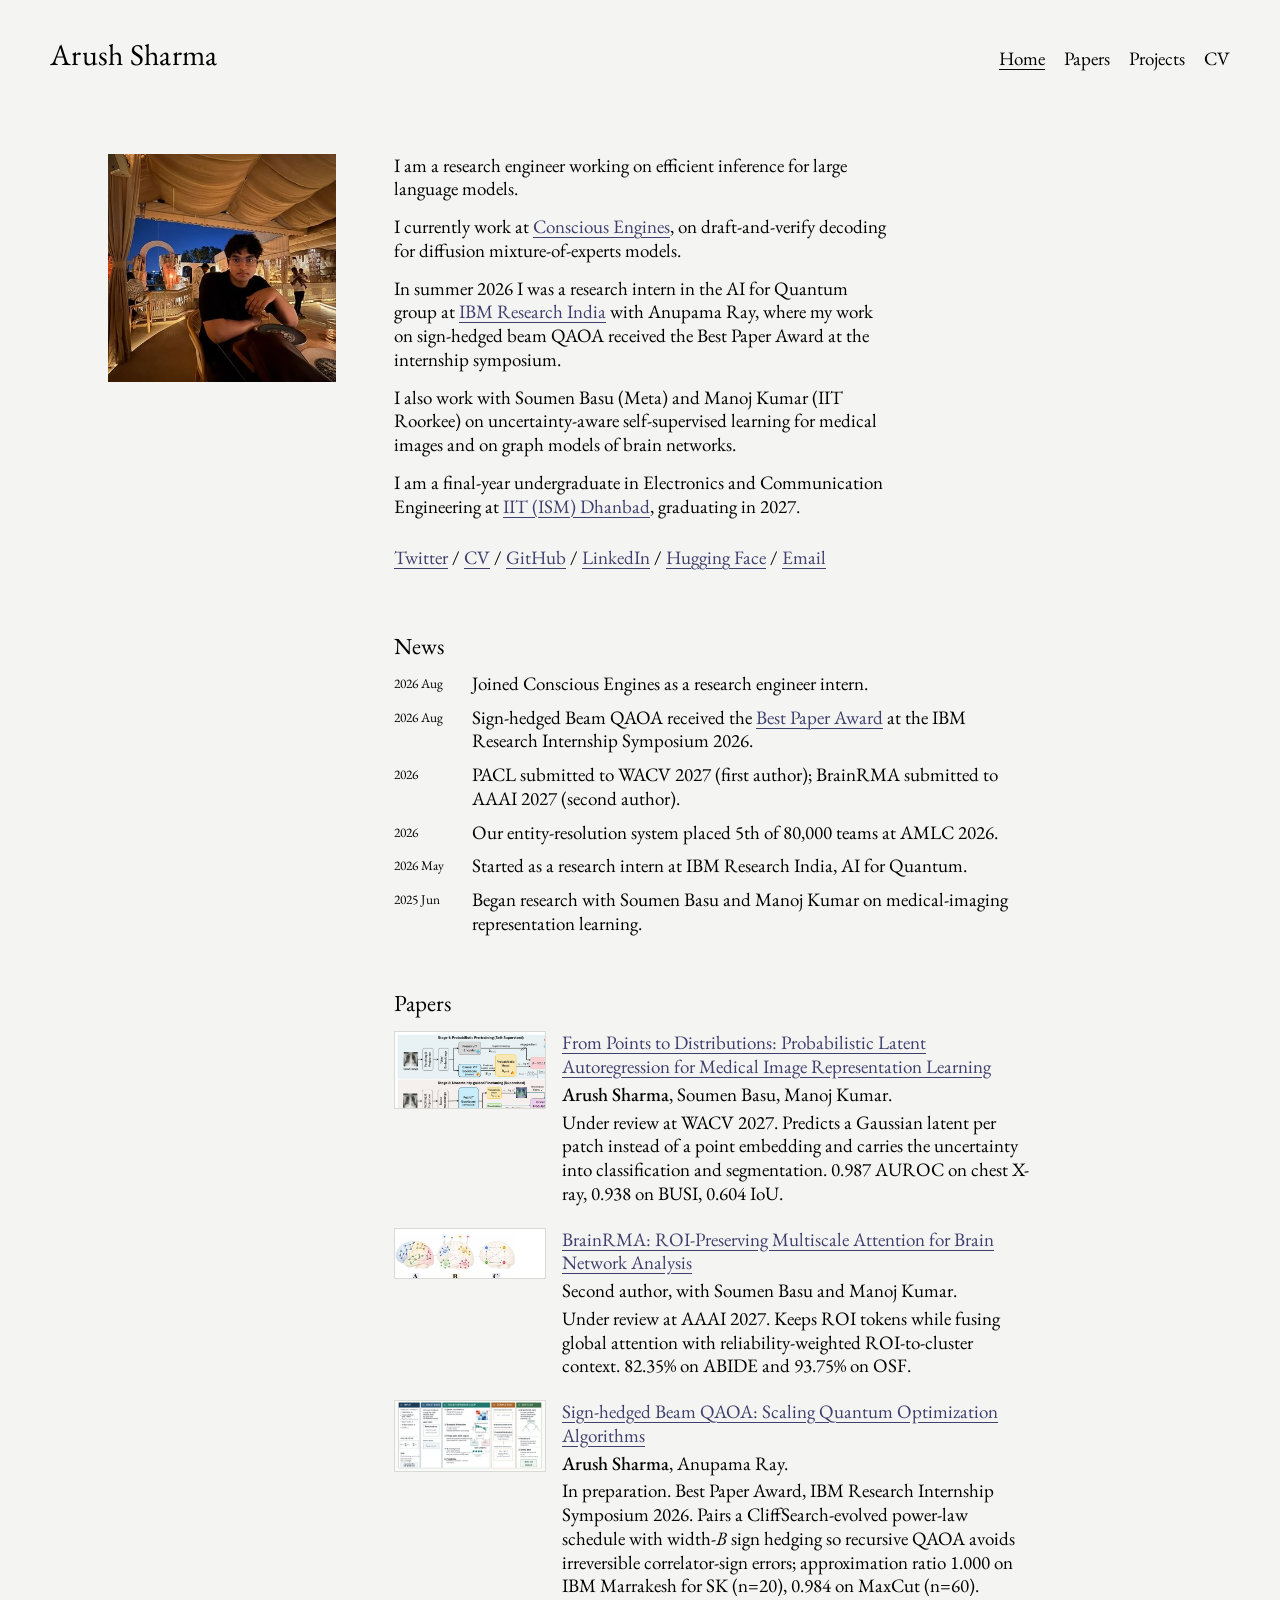
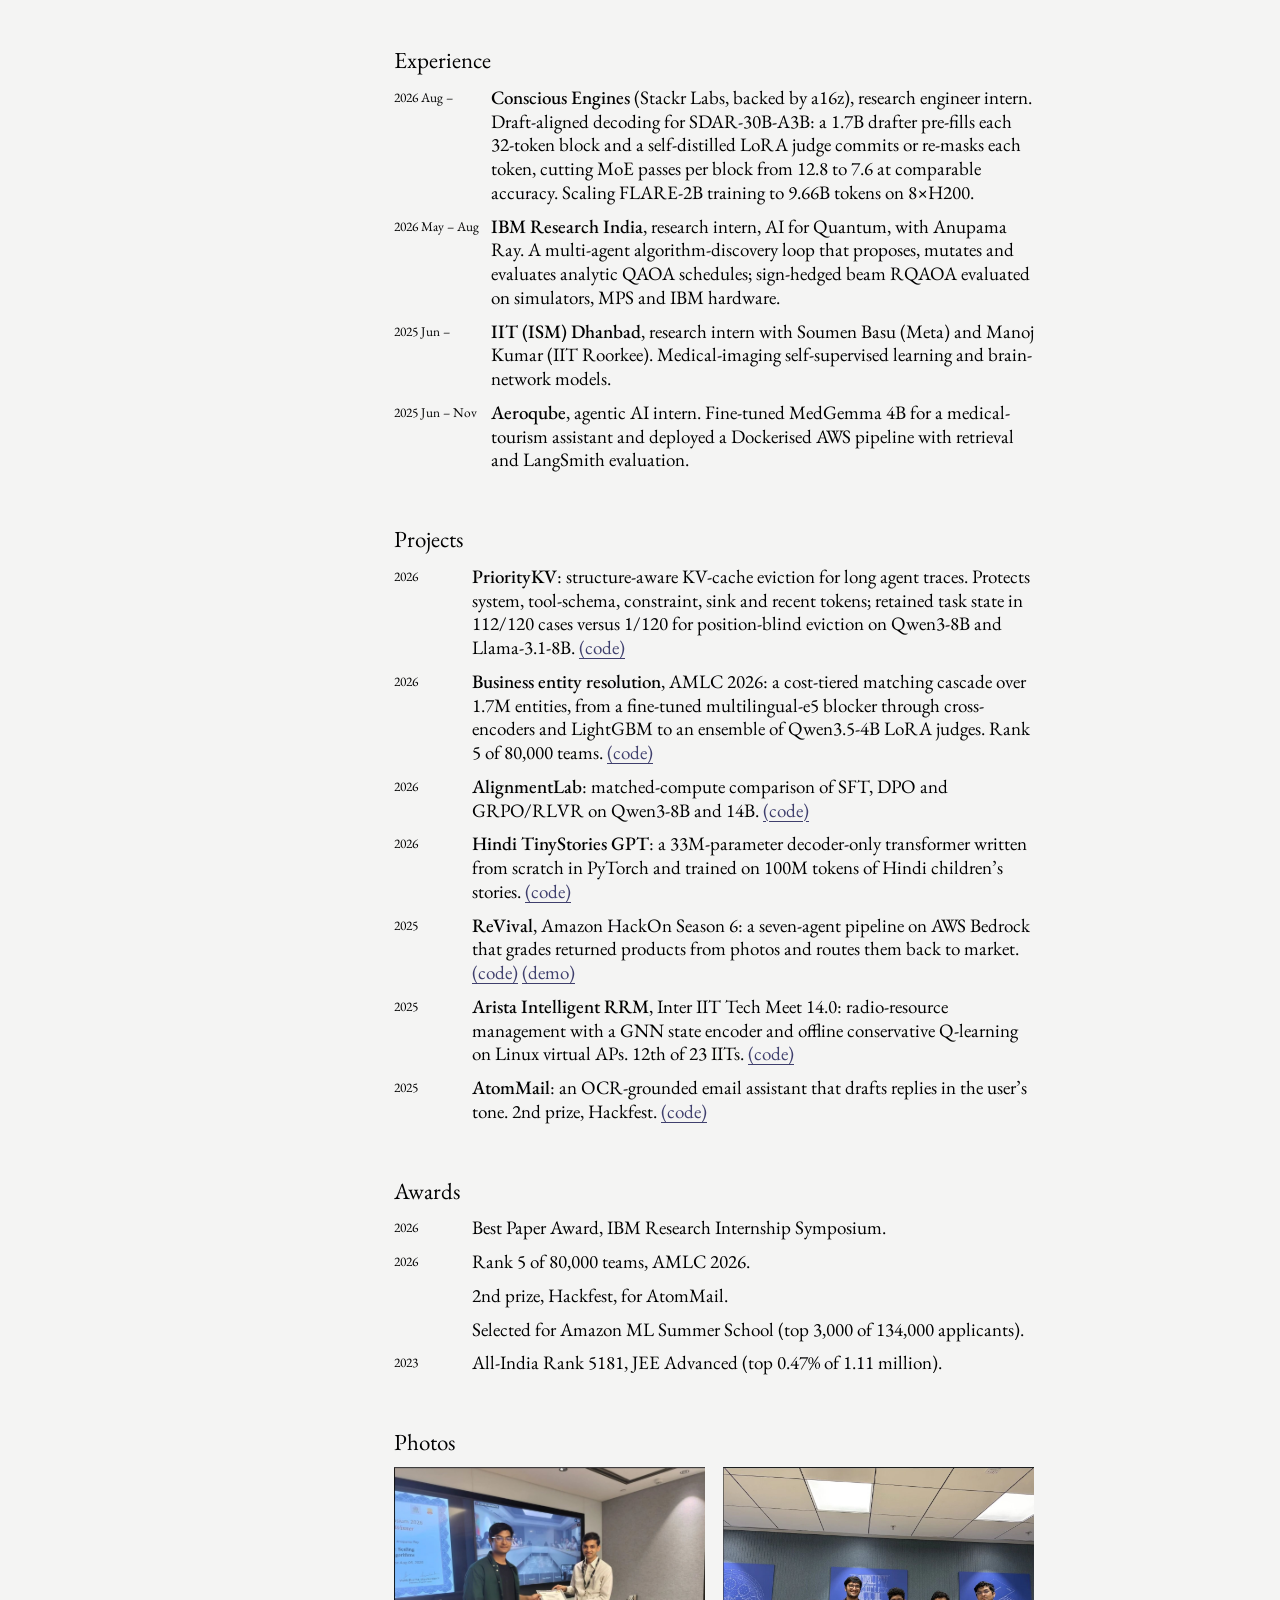
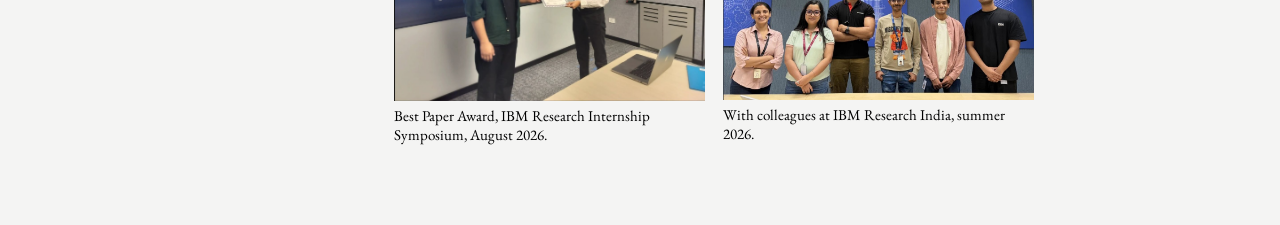
==== index.html @ 11c5b841 "Rebuild as a plain academic homepage Garamond type on an off-white page, photo beside a short bio, d" ====
<!doctype html>
<html lang="en">
<head>
  <meta charset="utf-8">
  <meta name="viewport" content="width=device-width, initial-scale=1">
  <title>Arush Sharma</title>
  <meta name="description" content="Arush Sharma is a research engineer working on efficient inference for large language models. ECE at IIT (ISM) Dhanbad; previously IBM Research.">
  <meta name="author" content="Arush Sharma">
  <link rel="canonical" href="https://arushhh.com/">
  <meta property="og:type" content="website">
  <meta property="og:url" content="https://arushhh.com/">
  <meta property="og:title" content="Arush Sharma">
  <meta property="og:description" content="Research engineer working on efficient inference for large language models.">
  <meta property="og:image" content="https://arushhh.com/assets/profile.jpg">
  <meta name="twitter:card" content="summary">
  <meta name="twitter:creator" content="@Arushhh_Sharma">
  <link rel="icon" href="favicon.svg" type="image/svg+xml">
  <link rel="preconnect" href="https://fonts.googleapis.com">
  <link rel="preconnect" href="https://fonts.gstatic.com" crossorigin>
  <link href="https://fonts.googleapis.com/css2?family=EB+Garamond:ital,wght@0,400;0,500;1,400&display=swap" rel="stylesheet">
  <link rel="stylesheet" href="style.css">
  <script type="application/ld+json">
  {
    "@context": "https://schema.org",
    "@type": "Person",
    "name": "Arush Sharma",
    "url": "https://arushhh.com/",
    "image": "https://arushhh.com/assets/profile.jpg",
    "email": "mailto:arushsharma536@gmail.com",
    "jobTitle": "Research Engineer Intern",
    "worksFor": { "@type": "Organization", "name": "Conscious Engines" },
    "alumniOf": { "@type": "CollegeOrUniversity", "name": "IIT (ISM) Dhanbad" },
    "sameAs": [
      "https://github.com/Arush777",
      "https://www.linkedin.com/in/arush-sharma-44a796288",
      "https://x.com/Arushhh_Sharma",
      "https://huggingface.co/Arushhh"
    ]
  }
  </script>
</head>
<body>
  <header class="site-header">
    <a class="site-title" href="/">Arush Sharma</a>
    <nav class="site-nav">
      <a href="/" class="current">Home</a>
      <a href="#papers">Papers</a>
      <a href="#projects">Projects</a>
      <a href="assets/Arush_Sharma_CV.pdf">CV</a>
    </nav>
  </header>

  <main>
    <section class="intro">
      <img class="portrait" src="assets/profile.jpg" alt="Arush Sharma" width="400" height="400">
      <div class="bio">
        <p>I am a research engineer working on efficient inference for large language models.</p>
        <p>I currently work at <a href="https://consciousengines.com">Conscious Engines</a>, on draft-and-verify decoding for diffusion mixture-of-experts models.</p>
        <p>In summer 2026 I was a research intern in the AI for Quantum group at <a href="https://research.ibm.com/labs/india">IBM Research India</a> with Anupama Ray, where my work on sign-hedged beam QAOA received the Best Paper Award at the internship symposium.</p>
        <p>I also work with Soumen Basu (Meta) and Manoj Kumar (IIT Roorkee) on uncertainty-aware self-supervised learning for medical images and on graph models of brain networks.</p>
        <p>I am a final-year undergraduate in Electronics and Communication Engineering at <a href="https://www.iitism.ac.in/">IIT (ISM) Dhanbad</a>, graduating in 2027.</p>
        <p class="links"><a href="https://x.com/Arushhh_Sharma">Twitter</a> / <a href="assets/Arush_Sharma_CV.pdf">CV</a> / <a href="https://github.com/Arush777">GitHub</a> / <a href="https://www.linkedin.com/in/arush-sharma-44a796288">LinkedIn</a> / <a href="https://huggingface.co/Arushhh">Hugging Face</a> / <a href="mailto:arushsharma536@gmail.com">Email</a></p>
      </div>
    </section>

    <section id="news">
      <h2>News</h2>
      <table class="dated">
        <tr><td>2026 Aug</td><td>Joined Conscious Engines as a research engineer intern.</td></tr>
        <tr><td>2026 Aug</td><td>Sign-hedged Beam QAOA received the <a href="https://drive.google.com/file/d/15yhpFwvL0qB0wnj7pgVaByBuWMnDqI-u/view">Best Paper Award</a> at the IBM Research Internship Symposium 2026.</td></tr>
        <tr><td>2026</td><td>PACL submitted to WACV 2027 (first author); BrainRMA submitted to AAAI 2027 (second author).</td></tr>
        <tr><td>2026</td><td>Our entity-resolution system placed 5th of 80,000 teams at AMLC 2026.</td></tr>
        <tr><td>2026 May</td><td>Started as a research intern at IBM Research India, AI for Quantum.</td></tr>
        <tr><td>2025 Jun</td><td>Began research with Soumen Basu and Manoj Kumar on medical-imaging representation learning.</td></tr>
      </table>
    </section>

    <section id="papers">
      <h2>Papers</h2>
      <div class="paper">
        <a class="thumb" href="https://drive.google.com/file/d/1jNedlV9ppGXWFA6LxkRDaOdzEUBZ3yLQ/view"><img src="assets/fig-pacl.jpg" alt="Overview of PACL: probabilistic pre-training and uncertainty-guided fine-tuning" width="560" height="282" loading="lazy"></a>
        <div>
          <a class="title" href="https://drive.google.com/file/d/1jNedlV9ppGXWFA6LxkRDaOdzEUBZ3yLQ/view">From Points to Distributions: Probabilistic Latent Autoregression for Medical Image Representation Learning</a>
          <p><b>Arush Sharma</b>, Soumen Basu, Manoj Kumar.</p>
          <p>Under review at WACV 2027. Predicts a Gaussian latent per patch instead of a point embedding and carries the uncertainty into classification and segmentation. 0.987 AUROC on chest X-ray, 0.938 on BUSI, 0.604 IoU.</p>
        </div>
      </div>
      <div class="paper">
        <a class="thumb" href="https://drive.google.com/file/d/1lcJsUY2lFRIX_n2xGATo4vR3LO4hkE2X/view"><img src="assets/fig-brainrma.jpg" alt="Multiscale communication in BrainRMA" width="560" height="186" loading="lazy"></a>
        <div>
          <a class="title" href="https://drive.google.com/file/d/1lcJsUY2lFRIX_n2xGATo4vR3LO4hkE2X/view">BrainRMA: ROI-Preserving Multiscale Attention for Brain Network Analysis</a>
          <p>Second author, with Soumen Basu and Manoj Kumar.</p>
          <p>Under review at AAAI 2027. Keeps ROI tokens while fusing global attention with reliability-weighted ROI-to-cluster context. 82.35% on ABIDE and 93.75% on OSF.</p>
        </div>
      </div>
      <div class="paper">
        <a class="thumb" href="https://drive.google.com/file/d/15yhpFwvL0qB0wnj7pgVaByBuWMnDqI-u/view"><img src="assets/fig-qaoa.jpg" alt="Sign-hedged beam RQAOA method overview" width="900" height="422" loading="lazy"></a>
        <div>
          <span class="title">Sign-hedged Beam QAOA: Scaling Quantum Optimization Algorithms</span>
          <p><b>Arush Sharma</b>, Anupama Ray.</p>
          <p>In preparation. Best Paper Award, IBM Research Internship Symposium 2026. Pairs a CliffSearch-evolved power-law schedule with width-<i>B</i> sign hedging so recursive QAOA avoids irreversible correlator-sign errors; approximation ratio 1.000 on IBM Marrakesh for SK (n=20), 0.984 on MaxCut (n=60).</p>
        </div>
      </div>
    </section>

    <section id="experience">
      <h2>Experience</h2>
      <table class="dated">
        <tr><td>2026 Aug –</td><td><b>Conscious Engines</b> (Stackr Labs, backed by a16z), research engineer intern. Draft-aligned decoding for SDAR-30B-A3B: a 1.7B drafter pre-fills each 32-token block and a self-distilled LoRA judge commits or re-masks each token, cutting MoE passes per block from 12.8 to 7.6 at comparable accuracy. Scaling FLARE-2B training to 9.66B tokens on 8×H200.</td></tr>
        <tr><td>2026 May – Aug</td><td><b>IBM Research India</b>, research intern, AI for Quantum, with Anupama Ray. A multi-agent algorithm-discovery loop that proposes, mutates and evaluates analytic QAOA schedules; sign-hedged beam RQAOA evaluated on simulators, MPS and IBM hardware.</td></tr>
        <tr><td>2025 Jun –</td><td><b>IIT (ISM) Dhanbad</b>, research intern with Soumen Basu (Meta) and Manoj Kumar (IIT Roorkee). Medical-imaging self-supervised learning and brain-network models.</td></tr>
        <tr><td>2025 Jun – Nov</td><td><b>Aeroqube</b>, agentic AI intern. Fine-tuned MedGemma 4B for a medical-tourism assistant and deployed a Dockerised AWS pipeline with retrieval and LangSmith evaluation.</td></tr>
      </table>
    </section>

    <section id="projects">
      <h2>Projects</h2>
      <table class="dated">
        <tr><td>2026</td><td><b>PriorityKV</b>: structure-aware KV-cache eviction for long agent traces. Protects system, tool-schema, constraint, sink and recent tokens; retained task state in 112/120 cases versus 1/120 for position-blind eviction on Qwen3-8B and Llama-3.1-8B. <a href="https://github.com/Arush777/Priority_KV">(code)</a></td></tr>
        <tr><td>2026</td><td><b>Business entity resolution</b>, AMLC 2026: a cost-tiered matching cascade over 1.7M entities, from a fine-tuned multilingual-e5 blocker through cross-encoders and LightGBM to an ensemble of Qwen3.5-4B LoRA judges. Rank 5 of 80,000 teams. <a href="https://github.com/NoviceCoderInfinity/clauders">(code)</a></td></tr>
        <tr><td>2026</td><td><b>AlignmentLab</b>: matched-compute comparison of SFT, DPO and GRPO/RLVR on Qwen3-8B and 14B. <a href="https://github.com/Arush777/AlignmentLab">(code)</a></td></tr>
        <tr><td>2026</td><td><b>Hindi TinyStories GPT</b>: a 33M-parameter decoder-only transformer written from scratch in PyTorch and trained on 100M tokens of Hindi children’s stories. <a href="https://github.com/Arush777/hindi-tinystories-gpt">(code)</a></td></tr>
        <tr><td>2025</td><td><b>ReVival</b>, Amazon HackOn Season 6: a seven-agent pipeline on AWS Bedrock that grades returned products from photos and routes them back to market. <a href="https://github.com/Arush777/ReVival">(code)</a> <a href="https://revival-rose.vercel.app">(demo)</a></td></tr>
        <tr><td>2025</td><td><b>Arista Intelligent RRM</b>, Inter IIT Tech Meet 14.0: radio-resource management with a GNN state encoder and offline conservative Q-learning on Linux virtual APs. 12th of 23 IITs. <a href="https://github.com/HappySaxena/Arista_High_Prep_InterIIT_14.0">(code)</a></td></tr>
        <tr><td>2025</td><td><b>AtomMail</b>: an OCR-grounded email assistant that drafts replies in the user’s tone. 2nd prize, Hackfest. <a href="https://github.com/Arush777/my-hackfest-atom-mail">(code)</a></td></tr>
      </table>
    </section>

    <section id="awards">
      <h2>Awards</h2>
      <table class="dated">
        <tr><td>2026</td><td>Best Paper Award, IBM Research Internship Symposium.</td></tr>
        <tr><td>2026</td><td>Rank 5 of 80,000 teams, AMLC 2026.</td></tr>
        <tr><td></td><td>2nd prize, Hackfest, for AtomMail.</td></tr>
        <tr><td></td><td>Selected for Amazon ML Summer School (top 3,000 of 134,000 applicants).</td></tr>
        <tr><td>2023</td><td>All-India Rank 5181, JEE Advanced (top 0.47% of 1.11 million).</td></tr>
      </table>
    </section>

    <section id="photos">
      <h2>Photos</h2>
      <div class="photos">
        <figure>
          <img src="assets/ibm-best-paper.jpg" alt="Receiving the Best Paper Award at the IBM Research Internship Symposium 2026" width="1400" height="1055" loading="lazy">
          <figcaption>Best Paper Award, IBM Research Internship Symposium, August 2026.</figcaption>
        </figure>
        <figure>
          <img src="assets/ibm-team.jpg" alt="With colleagues at IBM Research India" width="1100" height="826" loading="lazy">
          <figcaption>With colleagues at IBM Research India, summer 2026.</figcaption>
        </figure>
      </div>
    </section>
  </main>
</body>
</html>
---- style.css ----
html { -webkit-text-size-adjust: 100%; }
body {
  margin: 0;
  background: #f4f4f3;
  color: #000;
  font-family: "EB Garamond", "Adobe Garamond Pro", Garamond, "Times New Roman", serif;
  font-size: 19px;
  line-height: 1.25;
}
a { color: #3f3f6d; text-decoration: underline; text-underline-offset: 4px; text-decoration-thickness: 1px; }
a:hover { color: #000; }
p { margin: 0 0 14px; }
b { font-weight: 500; }

.site-header {
  display: flex; justify-content: space-between; align-items: baseline;
  padding: 36px 50px 0;
}
.site-title { font-size: 30px; color: #000; text-decoration: none; letter-spacing: .01em; }
.site-nav a { margin-left: 15px; color: #000; text-decoration: none; }
.site-nav a.current, .site-nav a:hover { text-decoration: underline; text-underline-offset: 4px; }

main { padding: 32px 50px 80px; }

.intro { display: grid; grid-template-columns: 228px 1fr; gap: 58px; max-width: 1000px; margin-left: 58px; }
.portrait { width: 228px; height: 228px; object-fit: cover; display: block; }
.bio { max-width: 500px; }
.bio p:first-child { margin-top: 0; }
.links { margin-top: 28px; }

section { max-width: 640px; margin: 48px 0 0 344px; }
h2 { font-size: 23px; font-weight: 400; margin: 0 0 6px; }

table.dated { border-collapse: collapse; width: 100%; }
table.dated td { vertical-align: top; padding: 5px 0; }
table.dated td:first-child { width: 66px; min-width: 66px; padding-right: 12px; font-size: 13.4px; white-space: nowrap; padding-top: 9px; }

.paper { display: grid; grid-template-columns: 150px 1fr; gap: 18px; margin: 14px 0 22px; }
.paper .thumb img { width: 150px; height: auto; display: block; border: 1px solid #d9d9d6; background: #fff; }
.paper .title { color: #3f3f6d; text-decoration: underline; text-underline-offset: 4px; }
span.title { color: #000; text-decoration: none; }
.paper p { margin: 4px 0 0; }

.photos { display: grid; grid-template-columns: 1fr 1fr; gap: 18px; margin-top: 10px; }
.photos figure { margin: 0; }
.photos img { width: 100%; height: auto; display: block; }
.photos figcaption { font-size: 15px; margin-top: 6px; }

@media (max-width: 1100px) {
  .intro { margin-left: 0; }
  section { margin-left: 286px; }
}
@media (max-width: 760px) {
  .site-header { flex-direction: column; gap: 8px; padding: 24px 20px 0; }
  .site-nav a { margin: 0 15px 0 0; }
  main { padding: 24px 20px 60px; }
  .intro { grid-template-columns: 1fr; gap: 20px; }
  .portrait { width: 160px; height: 160px; }
  section { margin-left: 0; }
  .paper { grid-template-columns: 110px 1fr; gap: 14px; }
  .paper .thumb img { width: 110px; }
  .photos { grid-template-columns: 1fr; }
  table.dated td:first-child { width: 60px; min-width: 60px; }
}
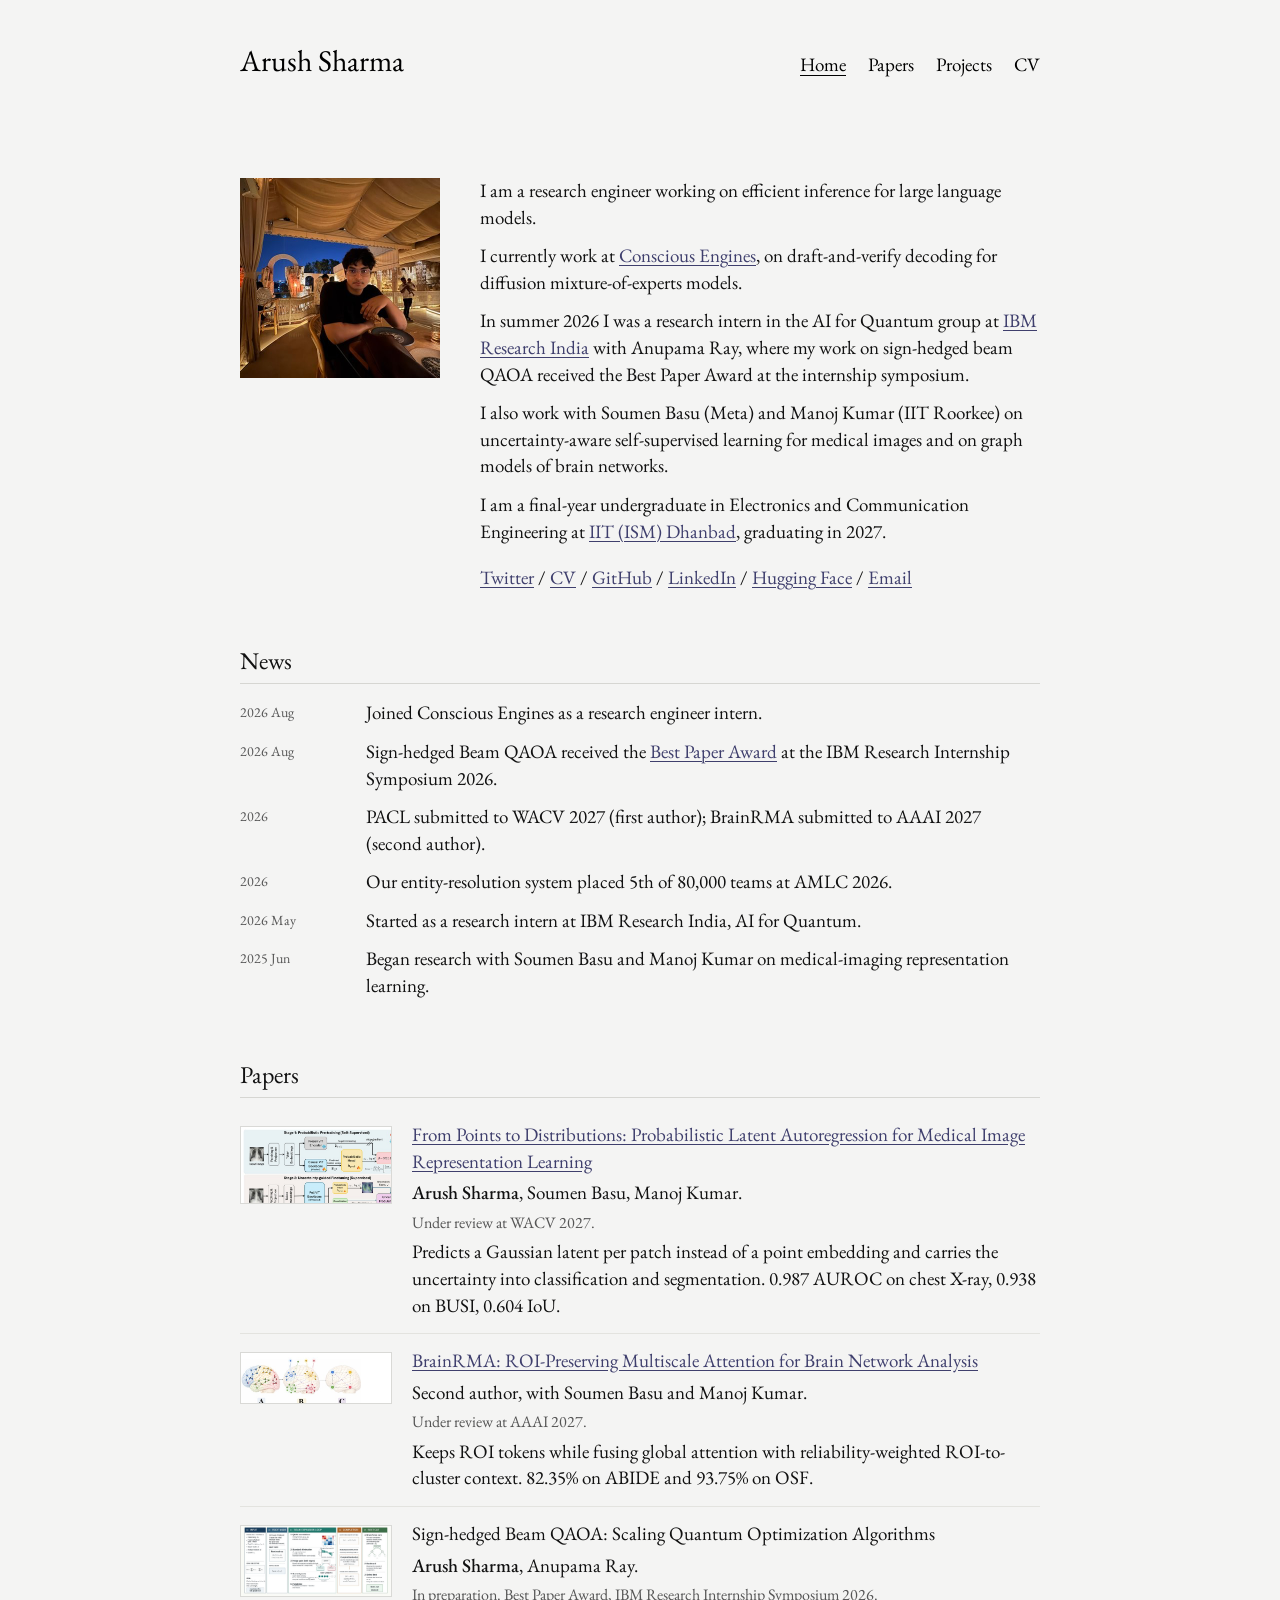
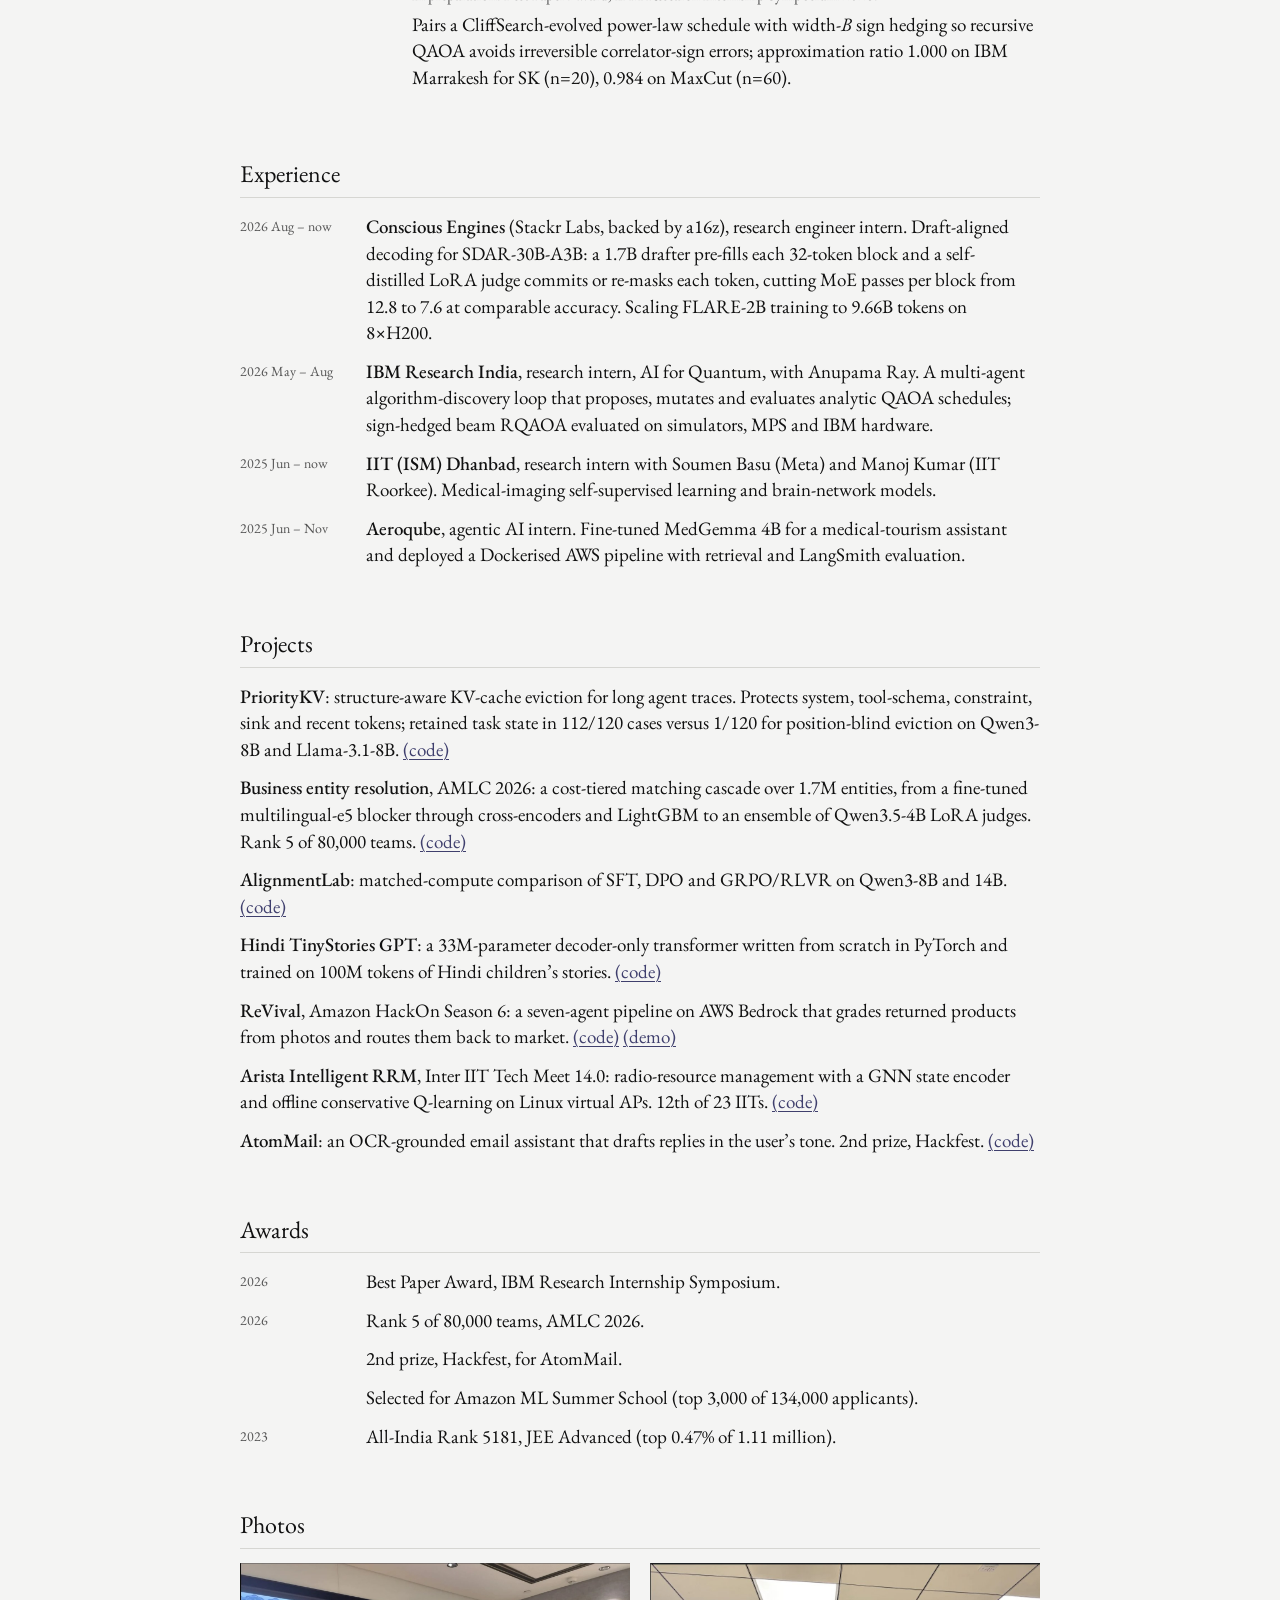
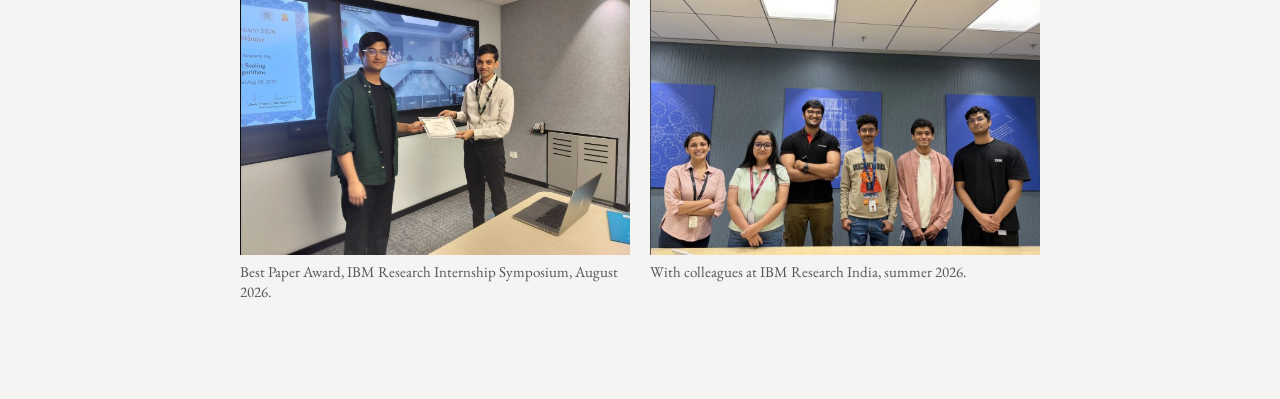
==== commit 85a247cf: "Centre the page, align date columns, fix photo sizing, projects as a plain list" ====
--- a/index.html
+++ b/index.html
@@ -18,7 +18,7 @@
   <link rel="preconnect" href="https://fonts.googleapis.com">
   <link rel="preconnect" href="https://fonts.gstatic.com" crossorigin>
   <link href="https://fonts.googleapis.com/css2?family=EB+Garamond:ital,wght@0,400;0,500;1,400&display=swap" rel="stylesheet">
-  <link rel="stylesheet" href="style.css">
+  <link rel="stylesheet" href="style.css?v=3">
   <script type="application/ld+json">
   {
     "@context": "https://schema.org",
@@ -40,6 +40,7 @@
   </script>
 </head>
 <body>
+<div class="page">
   <header class="site-header">
     <a class="site-title" href="/">Arush Sharma</a>
     <nav class="site-nav">
@@ -82,7 +83,8 @@
         <div>
           <a class="title" href="https://drive.google.com/file/d/1jNedlV9ppGXWFA6LxkRDaOdzEUBZ3yLQ/view">From Points to Distributions: Probabilistic Latent Autoregression for Medical Image Representation Learning</a>
           <p><b>Arush Sharma</b>, Soumen Basu, Manoj Kumar.</p>
-          <p>Under review at WACV 2027. Predicts a Gaussian latent per patch instead of a point embedding and carries the uncertainty into classification and segmentation. 0.987 AUROC on chest X-ray, 0.938 on BUSI, 0.604 IoU.</p>
+          <p class="venue">Under review at WACV 2027.</p>
+          <p>Predicts a Gaussian latent per patch instead of a point embedding and carries the uncertainty into classification and segmentation. 0.987 AUROC on chest X-ray, 0.938 on BUSI, 0.604 IoU.</p>
         </div>
       </div>
       <div class="paper">
@@ -90,7 +92,8 @@
         <div>
           <a class="title" href="https://drive.google.com/file/d/1lcJsUY2lFRIX_n2xGATo4vR3LO4hkE2X/view">BrainRMA: ROI-Preserving Multiscale Attention for Brain Network Analysis</a>
           <p>Second author, with Soumen Basu and Manoj Kumar.</p>
-          <p>Under review at AAAI 2027. Keeps ROI tokens while fusing global attention with reliability-weighted ROI-to-cluster context. 82.35% on ABIDE and 93.75% on OSF.</p>
+          <p class="venue">Under review at AAAI 2027.</p>
+          <p>Keeps ROI tokens while fusing global attention with reliability-weighted ROI-to-cluster context. 82.35% on ABIDE and 93.75% on OSF.</p>
         </div>
       </div>
       <div class="paper">
@@ -98,7 +101,8 @@
         <div>
           <span class="title">Sign-hedged Beam QAOA: Scaling Quantum Optimization Algorithms</span>
           <p><b>Arush Sharma</b>, Anupama Ray.</p>
-          <p>In preparation. Best Paper Award, IBM Research Internship Symposium 2026. Pairs a CliffSearch-evolved power-law schedule with width-<i>B</i> sign hedging so recursive QAOA avoids irreversible correlator-sign errors; approximation ratio 1.000 on IBM Marrakesh for SK (n=20), 0.984 on MaxCut (n=60).</p>
+          <p class="venue">In preparation. Best Paper Award, IBM Research Internship Symposium 2026.</p>
+          <p>Pairs a CliffSearch-evolved power-law schedule with width-<i>B</i> sign hedging so recursive QAOA avoids irreversible correlator-sign errors; approximation ratio 1.000 on IBM Marrakesh for SK (n=20), 0.984 on MaxCut (n=60).</p>
         </div>
       </div>
     </section>
@@ -106,24 +110,24 @@
     <section id="experience">
       <h2>Experience</h2>
       <table class="dated">
-        <tr><td>2026 Aug –</td><td><b>Conscious Engines</b> (Stackr Labs, backed by a16z), research engineer intern. Draft-aligned decoding for SDAR-30B-A3B: a 1.7B drafter pre-fills each 32-token block and a self-distilled LoRA judge commits or re-masks each token, cutting MoE passes per block from 12.8 to 7.6 at comparable accuracy. Scaling FLARE-2B training to 9.66B tokens on 8×H200.</td></tr>
+        <tr><td>2026 Aug – now</td><td><b>Conscious Engines</b> (Stackr Labs, backed by a16z), research engineer intern. Draft-aligned decoding for SDAR-30B-A3B: a 1.7B drafter pre-fills each 32-token block and a self-distilled LoRA judge commits or re-masks each token, cutting MoE passes per block from 12.8 to 7.6 at comparable accuracy. Scaling FLARE-2B training to 9.66B tokens on 8×H200.</td></tr>
         <tr><td>2026 May – Aug</td><td><b>IBM Research India</b>, research intern, AI for Quantum, with Anupama Ray. A multi-agent algorithm-discovery loop that proposes, mutates and evaluates analytic QAOA schedules; sign-hedged beam RQAOA evaluated on simulators, MPS and IBM hardware.</td></tr>
-        <tr><td>2025 Jun –</td><td><b>IIT (ISM) Dhanbad</b>, research intern with Soumen Basu (Meta) and Manoj Kumar (IIT Roorkee). Medical-imaging self-supervised learning and brain-network models.</td></tr>
+        <tr><td>2025 Jun – now</td><td><b>IIT (ISM) Dhanbad</b>, research intern with Soumen Basu (Meta) and Manoj Kumar (IIT Roorkee). Medical-imaging self-supervised learning and brain-network models.</td></tr>
         <tr><td>2025 Jun – Nov</td><td><b>Aeroqube</b>, agentic AI intern. Fine-tuned MedGemma 4B for a medical-tourism assistant and deployed a Dockerised AWS pipeline with retrieval and LangSmith evaluation.</td></tr>
       </table>
     </section>
 
     <section id="projects">
       <h2>Projects</h2>
-      <table class="dated">
-        <tr><td>2026</td><td><b>PriorityKV</b>: structure-aware KV-cache eviction for long agent traces. Protects system, tool-schema, constraint, sink and recent tokens; retained task state in 112/120 cases versus 1/120 for position-blind eviction on Qwen3-8B and Llama-3.1-8B. <a href="https://github.com/Arush777/Priority_KV">(code)</a></td></tr>
-        <tr><td>2026</td><td><b>Business entity resolution</b>, AMLC 2026: a cost-tiered matching cascade over 1.7M entities, from a fine-tuned multilingual-e5 blocker through cross-encoders and LightGBM to an ensemble of Qwen3.5-4B LoRA judges. Rank 5 of 80,000 teams. <a href="https://github.com/NoviceCoderInfinity/clauders">(code)</a></td></tr>
-        <tr><td>2026</td><td><b>AlignmentLab</b>: matched-compute comparison of SFT, DPO and GRPO/RLVR on Qwen3-8B and 14B. <a href="https://github.com/Arush777/AlignmentLab">(code)</a></td></tr>
-        <tr><td>2026</td><td><b>Hindi TinyStories GPT</b>: a 33M-parameter decoder-only transformer written from scratch in PyTorch and trained on 100M tokens of Hindi children’s stories. <a href="https://github.com/Arush777/hindi-tinystories-gpt">(code)</a></td></tr>
-        <tr><td>2025</td><td><b>ReVival</b>, Amazon HackOn Season 6: a seven-agent pipeline on AWS Bedrock that grades returned products from photos and routes them back to market. <a href="https://github.com/Arush777/ReVival">(code)</a> <a href="https://revival-rose.vercel.app">(demo)</a></td></tr>
-        <tr><td>2025</td><td><b>Arista Intelligent RRM</b>, Inter IIT Tech Meet 14.0: radio-resource management with a GNN state encoder and offline conservative Q-learning on Linux virtual APs. 12th of 23 IITs. <a href="https://github.com/HappySaxena/Arista_High_Prep_InterIIT_14.0">(code)</a></td></tr>
-        <tr><td>2025</td><td><b>AtomMail</b>: an OCR-grounded email assistant that drafts replies in the user’s tone. 2nd prize, Hackfest. <a href="https://github.com/Arush777/my-hackfest-atom-mail">(code)</a></td></tr>
-      </table>
+      <ul class="plain">
+        <li><b>PriorityKV</b>: structure-aware KV-cache eviction for long agent traces. Protects system, tool-schema, constraint, sink and recent tokens; retained task state in 112/120 cases versus 1/120 for position-blind eviction on Qwen3-8B and Llama-3.1-8B. <a href="https://github.com/Arush777/Priority_KV">(code)</a></li>
+        <li><b>Business entity resolution</b>, AMLC 2026: a cost-tiered matching cascade over 1.7M entities, from a fine-tuned multilingual-e5 blocker through cross-encoders and LightGBM to an ensemble of Qwen3.5-4B LoRA judges. Rank 5 of 80,000 teams. <a href="https://github.com/NoviceCoderInfinity/clauders">(code)</a></li>
+        <li><b>AlignmentLab</b>: matched-compute comparison of SFT, DPO and GRPO/RLVR on Qwen3-8B and 14B. <a href="https://github.com/Arush777/AlignmentLab">(code)</a></li>
+        <li><b>Hindi TinyStories GPT</b>: a 33M-parameter decoder-only transformer written from scratch in PyTorch and trained on 100M tokens of Hindi children’s stories. <a href="https://github.com/Arush777/hindi-tinystories-gpt">(code)</a></li>
+        <li><b>ReVival</b>, Amazon HackOn Season 6: a seven-agent pipeline on AWS Bedrock that grades returned products from photos and routes them back to market. <a href="https://github.com/Arush777/ReVival">(code)</a> <a href="https://revival-rose.vercel.app">(demo)</a></li>
+        <li><b>Arista Intelligent RRM</b>, Inter IIT Tech Meet 14.0: radio-resource management with a GNN state encoder and offline conservative Q-learning on Linux virtual APs. 12th of 23 IITs. <a href="https://github.com/HappySaxena/Arista_High_Prep_InterIIT_14.0">(code)</a></li>
+        <li><b>AtomMail</b>: an OCR-grounded email assistant that drafts replies in the user’s tone. 2nd prize, Hackfest. <a href="https://github.com/Arush777/my-hackfest-atom-mail">(code)</a></li>
+      </ul>
     </section>
 
     <section id="awards">
@@ -151,5 +155,6 @@
       </div>
     </section>
   </main>
+</div>
 </body>
 </html>
--- a/style.css
+++ b/style.css
@@ -2,63 +2,64 @@
 body {
   margin: 0;
   background: #f4f4f3;
-  color: #000;
+  color: #111;
   font-family: "EB Garamond", "Adobe Garamond Pro", Garamond, "Times New Roman", serif;
   font-size: 19px;
-  line-height: 1.25;
+  line-height: 1.4;
 }
-a { color: #3f3f6d; text-decoration: underline; text-underline-offset: 4px; text-decoration-thickness: 1px; }
+a { color: #3f3f6d; text-decoration: underline; text-underline-offset: 3px; text-decoration-thickness: 1px; }
 a:hover { color: #000; }
-p { margin: 0 0 14px; }
+p { margin: 0 0 12px; }
 b { font-weight: 500; }
+img { display: block; }
 
-.site-header {
-  display: flex; justify-content: space-between; align-items: baseline;
-  padding: 36px 50px 0;
-}
-.site-title { font-size: 30px; color: #000; text-decoration: none; letter-spacing: .01em; }
-.site-nav a { margin-left: 15px; color: #000; text-decoration: none; }
+.page { max-width: 800px; margin: 0 auto; padding: 0 28px 96px; }
+
+.site-header { display: flex; justify-content: space-between; align-items: baseline; padding: 40px 0 44px; }
+.site-title { font-size: 30px; color: #000; text-decoration: none; }
+.site-nav a { margin-left: 18px; color: #000; text-decoration: none; }
 .site-nav a.current, .site-nav a:hover { text-decoration: underline; text-underline-offset: 4px; }
 
-main { padding: 32px 50px 80px; }
+.intro { display: grid; grid-template-columns: 200px 1fr; gap: 40px; align-items: start; }
+.portrait { width: 200px; height: 200px; object-fit: cover; }
+.bio p:last-child { margin-bottom: 0; }
+.links { margin-top: 20px; }
 
-.intro { display: grid; grid-template-columns: 228px 1fr; gap: 58px; max-width: 1000px; margin-left: 58px; }
-.portrait { width: 228px; height: 228px; object-fit: cover; display: block; }
-.bio { max-width: 500px; }
-.bio p:first-child { margin-top: 0; }
-.links { margin-top: 28px; }
-
-section { max-width: 640px; margin: 48px 0 0 344px; }
-h2 { font-size: 23px; font-weight: 400; margin: 0 0 6px; }
+section { margin-top: 52px; }
+h2 { font-size: 24px; font-weight: 400; margin: 0 0 10px; padding-bottom: 6px; border-bottom: 1px solid #d6d6d2; }
 
 table.dated { border-collapse: collapse; width: 100%; }
-table.dated td { vertical-align: top; padding: 5px 0; }
-table.dated td:first-child { width: 66px; min-width: 66px; padding-right: 12px; font-size: 13.4px; white-space: nowrap; padding-top: 9px; }
+table.dated td { vertical-align: top; padding: 6px 0; }
+table.dated td:first-child { width: 112px; min-width: 112px; padding-right: 14px; padding-top: 9px; font-size: 14px; color: #555; white-space: nowrap; }
+table.dated td + td { padding-right: 8px; }
 
-.paper { display: grid; grid-template-columns: 150px 1fr; gap: 18px; margin: 14px 0 22px; }
-.paper .thumb img { width: 150px; height: auto; display: block; border: 1px solid #d9d9d6; background: #fff; }
-.paper .title { color: #3f3f6d; text-decoration: underline; text-underline-offset: 4px; }
-span.title { color: #000; text-decoration: none; }
-.paper p { margin: 4px 0 0; }
+.paper { display: grid; grid-template-columns: 150px 1fr; gap: 22px; padding: 14px 0; border-bottom: 1px solid #e3e3df; }
+.paper:last-child { border-bottom: 0; }
+.paper .thumb { display: block; margin-top: 4px; }
+.paper .thumb img { width: 150px; height: auto; border: 1px solid #d9d9d6; background: #fff; }
+.paper .title { display: block; color: #3f3f6d; text-decoration: underline; text-underline-offset: 3px; }
+.paper span.title { color: #111; text-decoration: none; }
+.paper p { margin: 5px 0 0; }
+.paper .venue { font-size: 16px; color: #555; }
 
-.photos { display: grid; grid-template-columns: 1fr 1fr; gap: 18px; margin-top: 10px; }
+.photos { display: grid; grid-template-columns: 1fr 1fr; gap: 20px; margin-top: 14px; }
 .photos figure { margin: 0; }
-.photos img { width: 100%; height: auto; display: block; }
-.photos figcaption { font-size: 15px; margin-top: 6px; }
+.photos img { width: 100%; height: auto; aspect-ratio: 4 / 3; object-fit: cover; object-position: center; }
+.photos figcaption { font-size: 15px; color: #555; margin-top: 7px; line-height: 1.35; }
 
-@media (max-width: 1100px) {
-  .intro { margin-left: 0; }
-  section { margin-left: 286px; }
+@media (max-width: 720px) {
+  body { font-size: 18px; }
+  .page { padding: 0 20px 64px; }
+  .site-header { flex-direction: column; gap: 6px; padding: 28px 0 28px; }
+  .site-nav a { margin: 0 16px 0 0; }
+  .intro { grid-template-columns: 1fr; gap: 18px; }
+  .portrait { width: 150px; height: 150px; }
+  section { margin-top: 40px; }
+  table.dated td:first-child { width: 78px; min-width: 78px; padding-right: 10px; font-size: 13px; }
+  .paper { grid-template-columns: 1fr; gap: 10px; }
+  .paper .thumb img { width: 100%; max-width: 320px; }
+  .photos { grid-template-columns: 1fr; }
 }
-@media (max-width: 760px) {
-  .site-header { flex-direction: column; gap: 8px; padding: 24px 20px 0; }
-  .site-nav a { margin: 0 15px 0 0; }
-  main { padding: 24px 20px 60px; }
-  .intro { grid-template-columns: 1fr; gap: 20px; }
-  .portrait { width: 160px; height: 160px; }
-  section { margin-left: 0; }
-  .paper { grid-template-columns: 110px 1fr; gap: 14px; }
-  .paper .thumb img { width: 110px; }
-  .photos { grid-template-columns: 1fr; }
-  table.dated td:first-child { width: 60px; min-width: 60px; }
-}
+
+ul.plain { list-style: none; margin: 0; padding: 0; }
+ul.plain li { padding: 6px 0; }
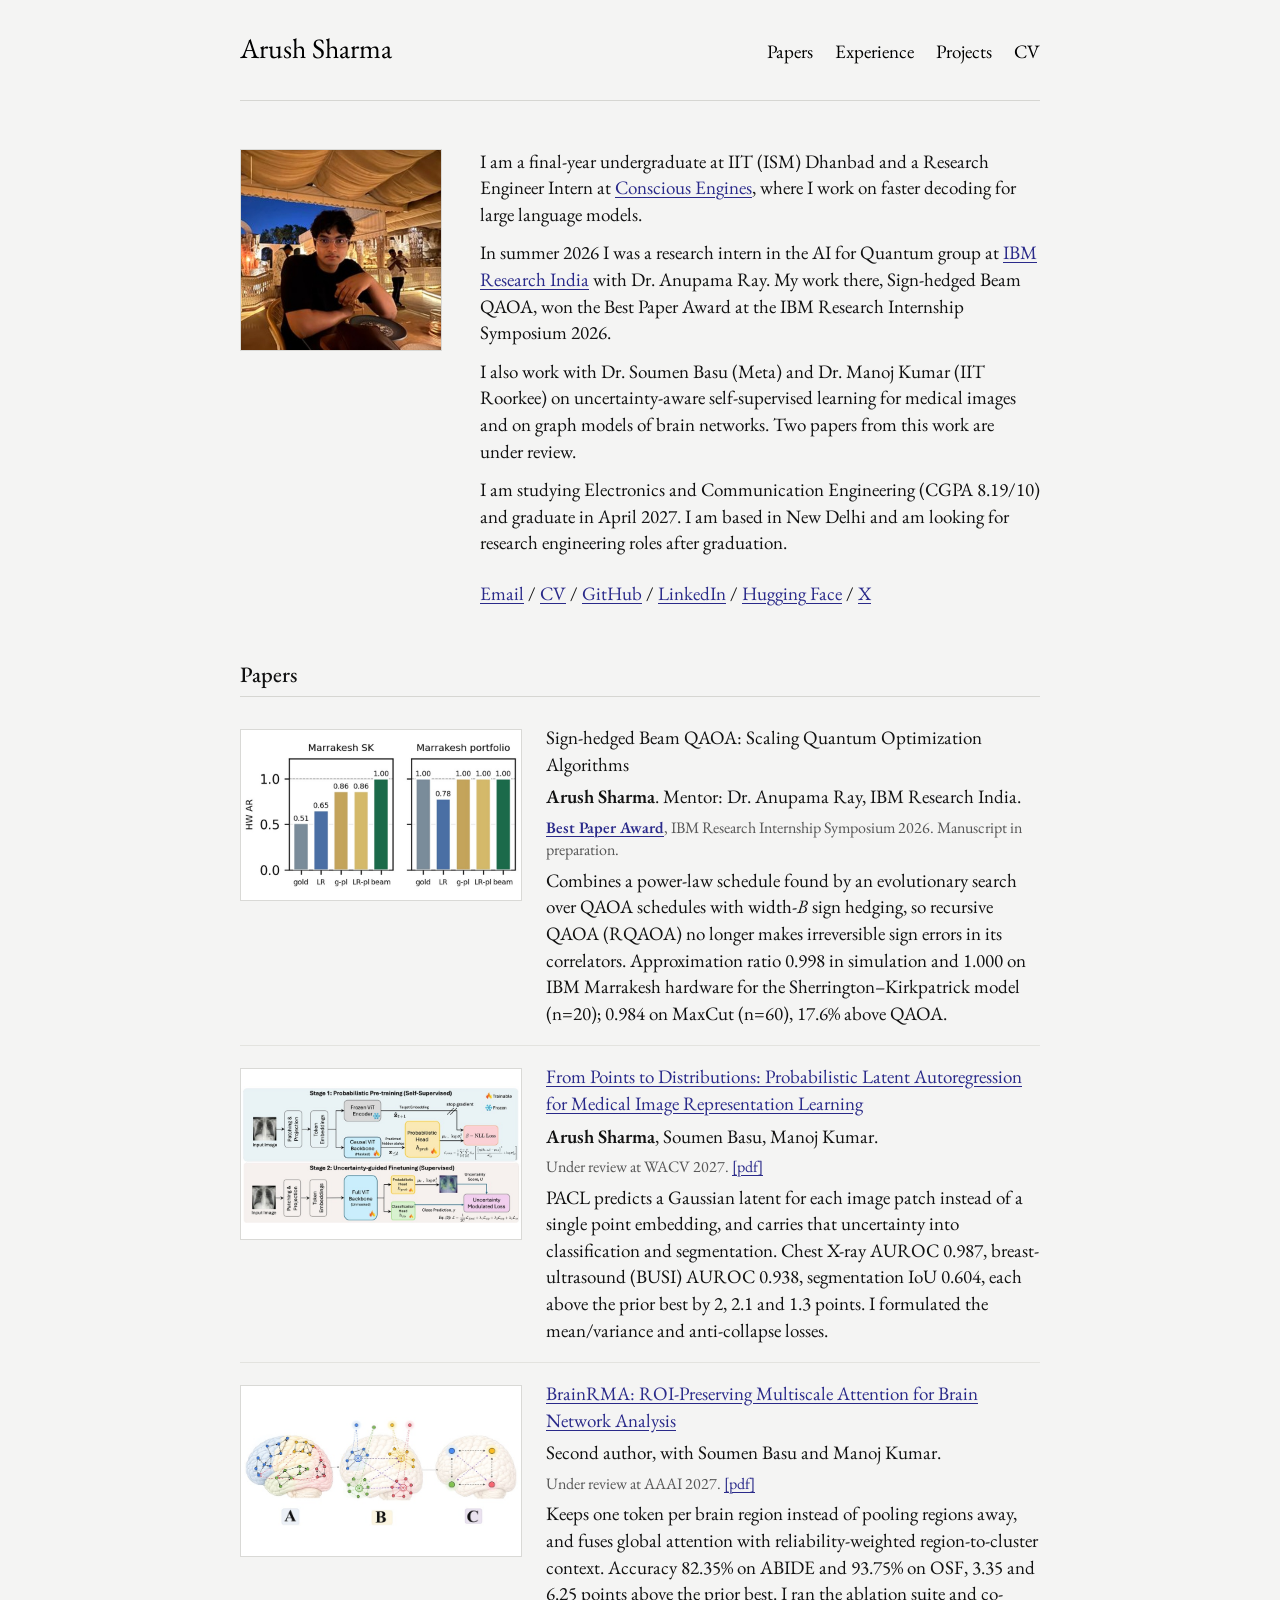
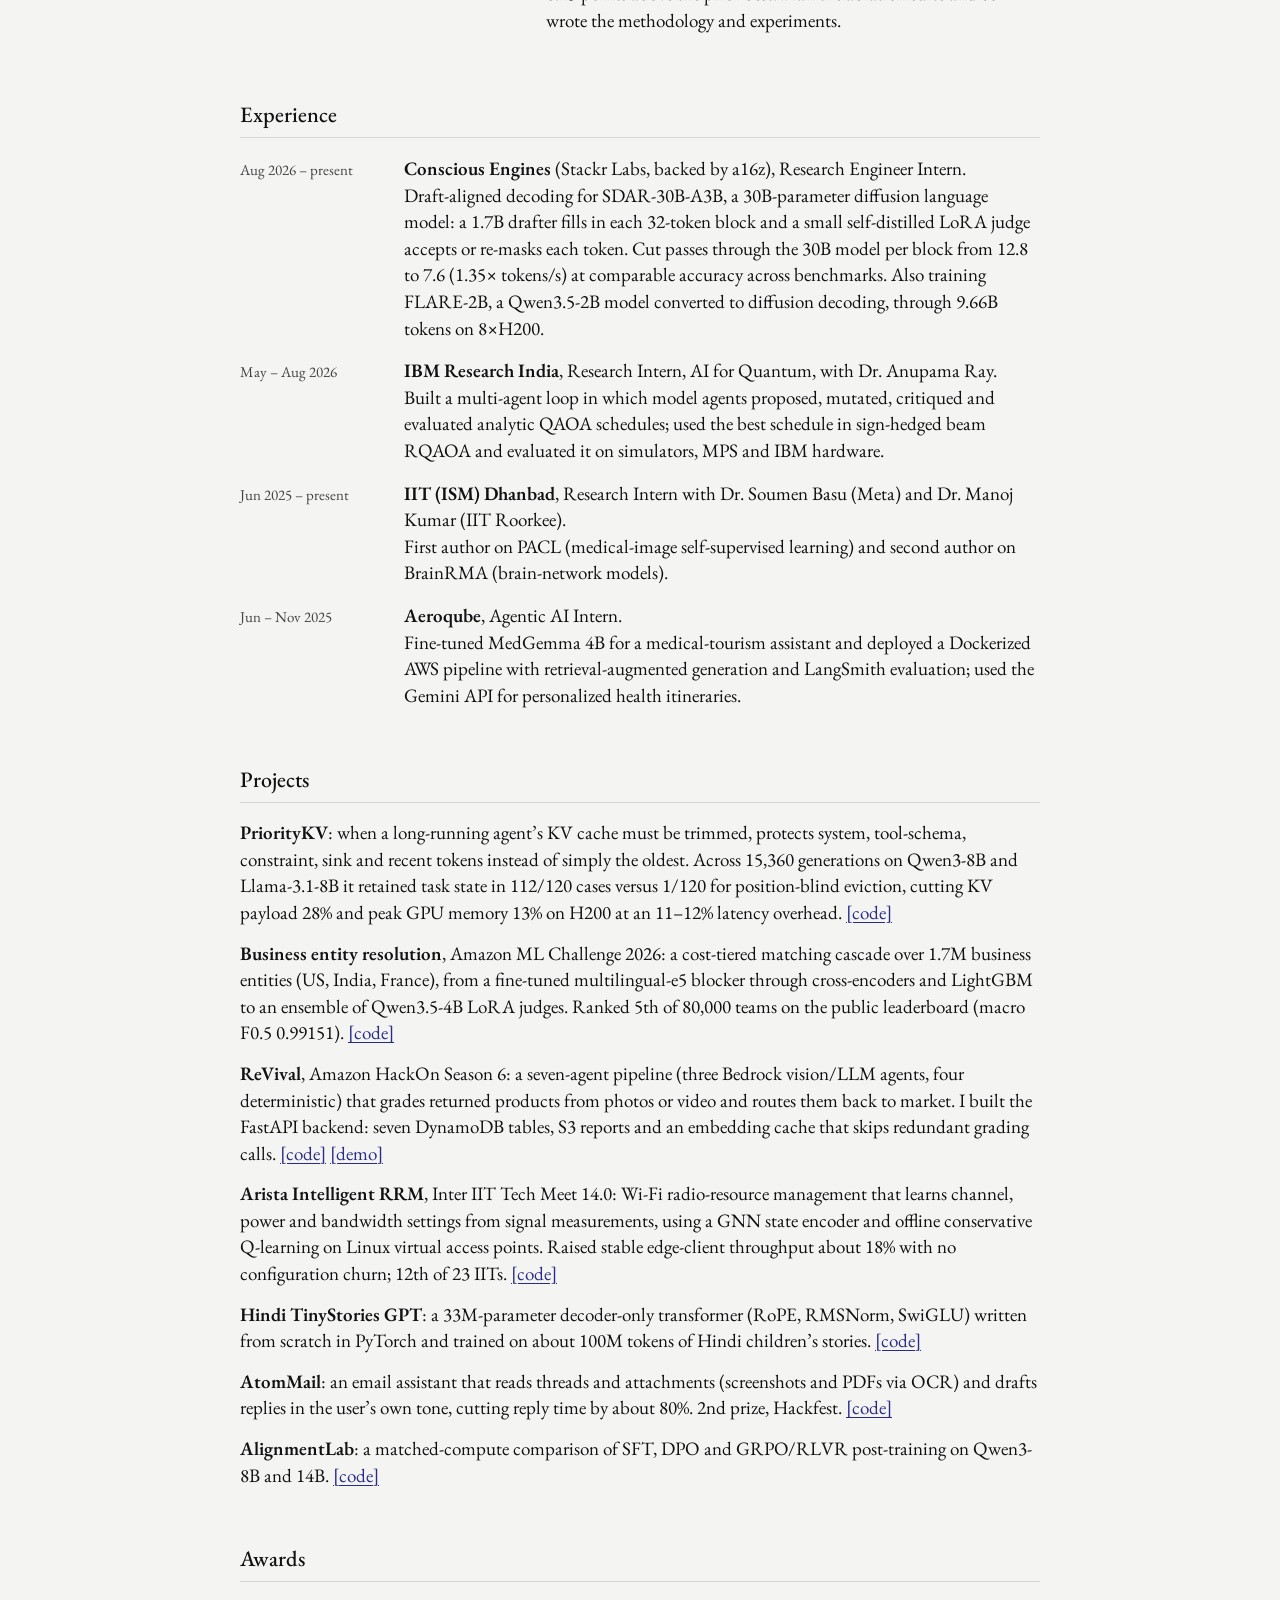
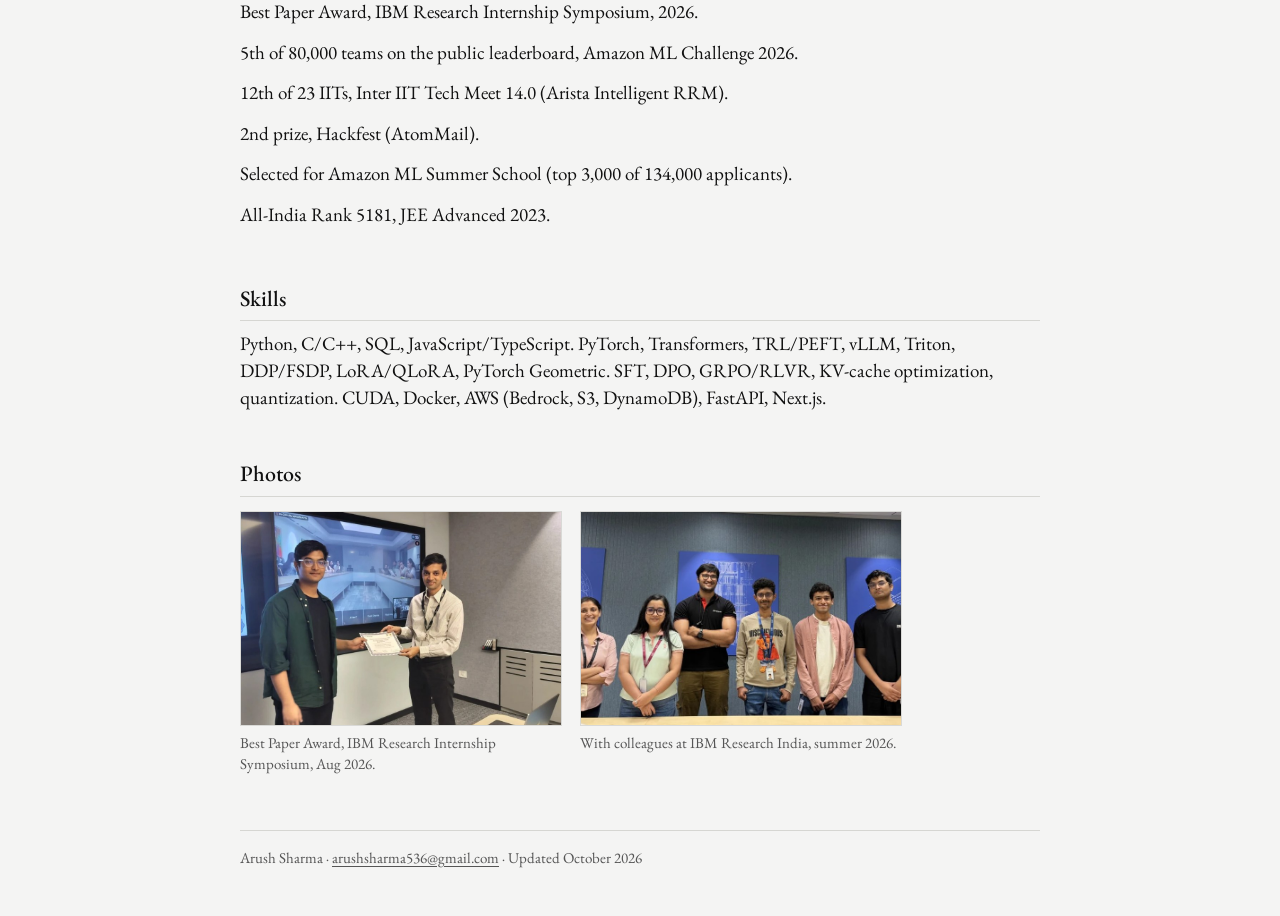
==== commit 8434920a: "Correction pass from image, text and layout review - Paper figures re-extracted at 300 dpi, complete" ====
--- a/index.html
+++ b/index.html
@@ -4,21 +4,21 @@
   <meta charset="utf-8">
   <meta name="viewport" content="width=device-width, initial-scale=1">
   <title>Arush Sharma</title>
-  <meta name="description" content="Arush Sharma is a research engineer working on efficient inference for large language models. ECE at IIT (ISM) Dhanbad; previously IBM Research.">
+  <meta name="description" content="Arush Sharma: final-year ECE undergraduate at IIT (ISM) Dhanbad and research engineer intern at Conscious Engines, working on faster decoding for large language models. Previously research intern at IBM Research India (Best Paper Award).">
   <meta name="author" content="Arush Sharma">
   <link rel="canonical" href="https://arushhh.com/">
   <meta property="og:type" content="website">
   <meta property="og:url" content="https://arushhh.com/">
   <meta property="og:title" content="Arush Sharma">
-  <meta property="og:description" content="Research engineer working on efficient inference for large language models.">
+  <meta property="og:description" content="Final-year ECE undergraduate at IIT (ISM) Dhanbad and research engineer intern working on faster decoding for large language models.">
   <meta property="og:image" content="https://arushhh.com/assets/profile.jpg">
   <meta name="twitter:card" content="summary">
   <meta name="twitter:creator" content="@Arushhh_Sharma">
   <link rel="icon" href="favicon.svg" type="image/svg+xml">
   <link rel="preconnect" href="https://fonts.googleapis.com">
   <link rel="preconnect" href="https://fonts.gstatic.com" crossorigin>
-  <link href="https://fonts.googleapis.com/css2?family=EB+Garamond:ital,wght@0,400;0,500;1,400&display=swap" rel="stylesheet">
-  <link rel="stylesheet" href="style.css?v=3">
+  <link href="https://fonts.googleapis.com/css2?family=EB+Garamond:ital,wght@0,400;0,500;0,600;1,400&display=swap" rel="stylesheet">
+  <link rel="stylesheet" href="style.css?v=4">
   <script type="application/ld+json">
   {
     "@context": "https://schema.org",
@@ -29,7 +29,7 @@
     "email": "mailto:arushsharma536@gmail.com",
     "jobTitle": "Research Engineer Intern",
     "worksFor": { "@type": "Organization", "name": "Conscious Engines" },
-    "alumniOf": { "@type": "CollegeOrUniversity", "name": "IIT (ISM) Dhanbad" },
+    "affiliation": { "@type": "CollegeOrUniversity", "name": "IIT (ISM) Dhanbad" },
     "sameAs": [
       "https://github.com/Arush777",
       "https://www.linkedin.com/in/arush-sharma-44a796288",
@@ -44,65 +44,52 @@
   <header class="site-header">
     <a class="site-title" href="/">Arush Sharma</a>
     <nav class="site-nav">
-      <a href="/" class="current">Home</a>
       <a href="#papers">Papers</a>
+      <a href="#experience">Experience</a>
       <a href="#projects">Projects</a>
-      <a href="assets/Arush_Sharma_CV.pdf">CV</a>
+      <a href="assets/Arush_Sharma_CV.pdf" target="_blank" rel="noopener">CV</a>
     </nav>
   </header>
 
   <main>
     <section class="intro">
-      <img class="portrait" src="assets/profile.jpg" alt="Arush Sharma" width="400" height="400">
+      <img class="portrait" src="assets/profile.jpg" alt="Arush Sharma" width="600" height="600">
       <div class="bio">
-        <p>I am a research engineer working on efficient inference for large language models.</p>
-        <p>I currently work at <a href="https://consciousengines.com">Conscious Engines</a>, on draft-and-verify decoding for diffusion mixture-of-experts models.</p>
-        <p>In summer 2026 I was a research intern in the AI for Quantum group at <a href="https://research.ibm.com/labs/india">IBM Research India</a> with Anupama Ray, where my work on sign-hedged beam QAOA received the Best Paper Award at the internship symposium.</p>
-        <p>I also work with Soumen Basu (Meta) and Manoj Kumar (IIT Roorkee) on uncertainty-aware self-supervised learning for medical images and on graph models of brain networks.</p>
-        <p>I am a final-year undergraduate in Electronics and Communication Engineering at <a href="https://www.iitism.ac.in/">IIT (ISM) Dhanbad</a>, graduating in 2027.</p>
-        <p class="links"><a href="https://x.com/Arushhh_Sharma">Twitter</a> / <a href="assets/Arush_Sharma_CV.pdf">CV</a> / <a href="https://github.com/Arush777">GitHub</a> / <a href="https://www.linkedin.com/in/arush-sharma-44a796288">LinkedIn</a> / <a href="https://huggingface.co/Arushhh">Hugging Face</a> / <a href="mailto:arushsharma536@gmail.com">Email</a></p>
+        <p>I am a final-year undergraduate at IIT (ISM) Dhanbad and a Research Engineer Intern at <a href="https://consciousengines.com">Conscious Engines</a>, where I work on faster decoding for large language models.</p>
+        <p>In summer 2026 I was a research intern in the AI for Quantum group at <a href="https://research.ibm.com/labs/india">IBM Research India</a> with Dr. Anupama Ray. My work there, Sign-hedged Beam QAOA, won the Best Paper Award at the IBM Research Internship Symposium 2026.</p>
+        <p>I also work with Dr. Soumen Basu (Meta) and Dr. Manoj Kumar (IIT Roorkee) on uncertainty-aware self-supervised learning for medical images and on graph models of brain networks. Two papers from this work are under review.</p>
+        <p>I am studying Electronics and Communication Engineering (CGPA 8.19/10) and graduate in April 2027. I am based in New Delhi and am looking for research engineering roles after graduation.</p>
+        <p class="links"><a href="mailto:arushsharma536@gmail.com">Email</a> / <a href="assets/Arush_Sharma_CV.pdf" target="_blank" rel="noopener">CV</a> / <a href="https://github.com/Arush777">GitHub</a> / <a href="https://www.linkedin.com/in/arush-sharma-44a796288">LinkedIn</a> / <a href="https://huggingface.co/Arushhh">Hugging Face</a> / <a href="https://x.com/Arushhh_Sharma">X</a></p>
       </div>
-    </section>
-
-    <section id="news">
-      <h2>News</h2>
-      <table class="dated">
-        <tr><td>2026 Aug</td><td>Joined Conscious Engines as a research engineer intern.</td></tr>
-        <tr><td>2026 Aug</td><td>Sign-hedged Beam QAOA received the <a href="https://drive.google.com/file/d/15yhpFwvL0qB0wnj7pgVaByBuWMnDqI-u/view">Best Paper Award</a> at the IBM Research Internship Symposium 2026.</td></tr>
-        <tr><td>2026</td><td>PACL submitted to WACV 2027 (first author); BrainRMA submitted to AAAI 2027 (second author).</td></tr>
-        <tr><td>2026</td><td>Our entity-resolution system placed 5th of 80,000 teams at AMLC 2026.</td></tr>
-        <tr><td>2026 May</td><td>Started as a research intern at IBM Research India, AI for Quantum.</td></tr>
-        <tr><td>2025 Jun</td><td>Began research with Soumen Basu and Manoj Kumar on medical-imaging representation learning.</td></tr>
-      </table>
     </section>
 
     <section id="papers">
       <h2>Papers</h2>
       <div class="paper">
-        <a class="thumb" href="https://drive.google.com/file/d/1jNedlV9ppGXWFA6LxkRDaOdzEUBZ3yLQ/view"><img src="assets/fig-pacl.jpg" alt="Overview of PACL: probabilistic pre-training and uncertainty-guided fine-tuning" width="560" height="282" loading="lazy"></a>
+        <a class="thumb" href="https://drive.google.com/file/d/15yhpFwvL0qB0wnj7pgVaByBuWMnDqI-u/view"><img src="assets/fig-qaoa.jpg" alt="Hardware approximation ratio on IBM Marrakesh: sign-hedged beam reaches 1.00 on SK and portfolio instances" width="840" height="456" loading="lazy"></a>
         <div>
-          <a class="title" href="https://drive.google.com/file/d/1jNedlV9ppGXWFA6LxkRDaOdzEUBZ3yLQ/view">From Points to Distributions: Probabilistic Latent Autoregression for Medical Image Representation Learning</a>
-          <p><b>Arush Sharma</b>, Soumen Basu, Manoj Kumar.</p>
-          <p class="venue">Under review at WACV 2027.</p>
-          <p>Predicts a Gaussian latent per patch instead of a point embedding and carries the uncertainty into classification and segmentation. 0.987 AUROC on chest X-ray, 0.938 on BUSI, 0.604 IoU.</p>
+          <span class="title">Sign-hedged Beam QAOA: Scaling Quantum Optimization Algorithms</span>
+          <p class="authors"><b>Arush Sharma</b>. Mentor: Dr. Anupama Ray, IBM Research India.</p>
+          <p class="venue"><b><a href="https://drive.google.com/file/d/15yhpFwvL0qB0wnj7pgVaByBuWMnDqI-u/view">Best Paper Award</a></b>, IBM Research Internship Symposium 2026. Manuscript in preparation.</p>
+          <p>Combines a power-law schedule found by an evolutionary search over QAOA schedules with width-<i>B</i> sign hedging, so recursive QAOA (RQAOA) no longer makes irreversible sign errors in its correlators. Approximation ratio 0.998 in simulation and 1.000 on IBM Marrakesh hardware for the Sherrington–Kirkpatrick model (n=20); 0.984 on MaxCut (n=60), 17.6% above QAOA.</p>
         </div>
       </div>
       <div class="paper">
-        <a class="thumb" href="https://drive.google.com/file/d/1lcJsUY2lFRIX_n2xGATo4vR3LO4hkE2X/view"><img src="assets/fig-brainrma.jpg" alt="Multiscale communication in BrainRMA" width="560" height="186" loading="lazy"></a>
+        <a class="thumb" href="https://drive.google.com/file/d/1jNedlV9ppGXWFA6LxkRDaOdzEUBZ3yLQ/view"><img src="assets/fig-pacl.jpg" alt="Overview of PACL: probabilistic pre-training and uncertainty-guided fine-tuning" width="840" height="410" loading="lazy"></a>
         <div>
-          <a class="title" href="https://drive.google.com/file/d/1lcJsUY2lFRIX_n2xGATo4vR3LO4hkE2X/view">BrainRMA: ROI-Preserving Multiscale Attention for Brain Network Analysis</a>
-          <p>Second author, with Soumen Basu and Manoj Kumar.</p>
-          <p class="venue">Under review at AAAI 2027.</p>
-          <p>Keeps ROI tokens while fusing global attention with reliability-weighted ROI-to-cluster context. 82.35% on ABIDE and 93.75% on OSF.</p>
+          <a class="title" href="https://drive.google.com/file/d/1jNedlV9ppGXWFA6LxkRDaOdzEUBZ3yLQ/view">From Points to Distributions: Probabilistic Latent Autoregression for Medical Image Representation Learning</a>
+          <p class="authors"><b>Arush Sharma</b>, Soumen Basu, Manoj Kumar.</p>
+          <p class="venue">Under review at WACV 2027. <a href="https://drive.google.com/file/d/1jNedlV9ppGXWFA6LxkRDaOdzEUBZ3yLQ/view">[pdf]</a></p>
+          <p>PACL predicts a Gaussian latent for each image patch instead of a single point embedding, and carries that uncertainty into classification and segmentation. Chest X-ray AUROC 0.987, breast-ultrasound (BUSI) AUROC 0.938, segmentation IoU 0.604, each above the prior best by 2, 2.1 and 1.3 points. I formulated the mean/variance and anti-collapse losses.</p>
         </div>
       </div>
       <div class="paper">
-        <a class="thumb" href="https://drive.google.com/file/d/15yhpFwvL0qB0wnj7pgVaByBuWMnDqI-u/view"><img src="assets/fig-qaoa.jpg" alt="Sign-hedged beam RQAOA method overview" width="900" height="422" loading="lazy"></a>
+        <a class="thumb" href="https://drive.google.com/file/d/1lcJsUY2lFRIX_n2xGATo4vR3LO4hkE2X/view"><img src="assets/fig-brainrma.jpg" alt="Multiscale communication in BrainRMA" width="720" height="281" loading="lazy"></a>
         <div>
-          <span class="title">Sign-hedged Beam QAOA: Scaling Quantum Optimization Algorithms</span>
-          <p><b>Arush Sharma</b>, Anupama Ray.</p>
-          <p class="venue">In preparation. Best Paper Award, IBM Research Internship Symposium 2026.</p>
-          <p>Pairs a CliffSearch-evolved power-law schedule with width-<i>B</i> sign hedging so recursive QAOA avoids irreversible correlator-sign errors; approximation ratio 1.000 on IBM Marrakesh for SK (n=20), 0.984 on MaxCut (n=60).</p>
+          <a class="title" href="https://drive.google.com/file/d/1lcJsUY2lFRIX_n2xGATo4vR3LO4hkE2X/view">BrainRMA: ROI-Preserving Multiscale Attention for Brain Network Analysis</a>
+          <p class="authors">Second author, with Soumen Basu and Manoj Kumar.</p>
+          <p class="venue">Under review at AAAI 2027. <a href="https://drive.google.com/file/d/1lcJsUY2lFRIX_n2xGATo4vR3LO4hkE2X/view">[pdf]</a></p>
+          <p>Keeps one token per brain region instead of pooling regions away, and fuses global attention with reliability-weighted region-to-cluster context. Accuracy 82.35% on ABIDE and 93.75% on OSF, 3.35 and 6.25 points above the prior best. I ran the ablation suite and co-wrote the methodology and experiments.</p>
         </div>
       </div>
     </section>
@@ -110,51 +97,59 @@
     <section id="experience">
       <h2>Experience</h2>
       <table class="dated">
-        <tr><td>2026 Aug – now</td><td><b>Conscious Engines</b> (Stackr Labs, backed by a16z), research engineer intern. Draft-aligned decoding for SDAR-30B-A3B: a 1.7B drafter pre-fills each 32-token block and a self-distilled LoRA judge commits or re-masks each token, cutting MoE passes per block from 12.8 to 7.6 at comparable accuracy. Scaling FLARE-2B training to 9.66B tokens on 8×H200.</td></tr>
-        <tr><td>2026 May – Aug</td><td><b>IBM Research India</b>, research intern, AI for Quantum, with Anupama Ray. A multi-agent algorithm-discovery loop that proposes, mutates and evaluates analytic QAOA schedules; sign-hedged beam RQAOA evaluated on simulators, MPS and IBM hardware.</td></tr>
-        <tr><td>2025 Jun – now</td><td><b>IIT (ISM) Dhanbad</b>, research intern with Soumen Basu (Meta) and Manoj Kumar (IIT Roorkee). Medical-imaging self-supervised learning and brain-network models.</td></tr>
-        <tr><td>2025 Jun – Nov</td><td><b>Aeroqube</b>, agentic AI intern. Fine-tuned MedGemma 4B for a medical-tourism assistant and deployed a Dockerised AWS pipeline with retrieval and LangSmith evaluation.</td></tr>
+        <tr><td>Aug 2026 – present</td><td><b>Conscious Engines</b> (Stackr Labs, backed by a16z), Research Engineer Intern.<br>Draft-aligned decoding for SDAR-30B-A3B, a 30B-parameter diffusion language model: a 1.7B drafter fills in each 32-token block and a small self-distilled LoRA judge accepts or re-masks each token. Cut passes through the 30B model per block from 12.8 to 7.6 (1.35× tokens/s) at comparable accuracy across benchmarks. Also training FLARE-2B, a Qwen3.5-2B model converted to diffusion decoding, through 9.66B tokens on 8×H200.</td></tr>
+        <tr><td>May – Aug 2026</td><td><b>IBM Research India</b>, Research Intern, AI for Quantum, with Dr. Anupama Ray.<br>Built a multi-agent loop in which model agents proposed, mutated, critiqued and evaluated analytic QAOA schedules; used the best schedule in sign-hedged beam RQAOA and evaluated it on simulators, MPS and IBM hardware.</td></tr>
+        <tr><td>Jun 2025 – present</td><td><b>IIT (ISM) Dhanbad</b>, Research Intern with Dr. Soumen Basu (Meta) and Dr. Manoj Kumar (IIT Roorkee).<br>First author on PACL (medical-image self-supervised learning) and second author on BrainRMA (brain-network models).</td></tr>
+        <tr><td>Jun – Nov 2025</td><td><b>Aeroqube</b>, Agentic AI Intern.<br>Fine-tuned MedGemma 4B for a medical-tourism assistant and deployed a Dockerized AWS pipeline with retrieval-augmented generation and LangSmith evaluation; used the Gemini API for personalized health itineraries.</td></tr>
       </table>
     </section>
 
     <section id="projects">
       <h2>Projects</h2>
       <ul class="plain">
-        <li><b>PriorityKV</b>: structure-aware KV-cache eviction for long agent traces. Protects system, tool-schema, constraint, sink and recent tokens; retained task state in 112/120 cases versus 1/120 for position-blind eviction on Qwen3-8B and Llama-3.1-8B. <a href="https://github.com/Arush777/Priority_KV">(code)</a></li>
-        <li><b>Business entity resolution</b>, AMLC 2026: a cost-tiered matching cascade over 1.7M entities, from a fine-tuned multilingual-e5 blocker through cross-encoders and LightGBM to an ensemble of Qwen3.5-4B LoRA judges. Rank 5 of 80,000 teams. <a href="https://github.com/NoviceCoderInfinity/clauders">(code)</a></li>
-        <li><b>AlignmentLab</b>: matched-compute comparison of SFT, DPO and GRPO/RLVR on Qwen3-8B and 14B. <a href="https://github.com/Arush777/AlignmentLab">(code)</a></li>
-        <li><b>Hindi TinyStories GPT</b>: a 33M-parameter decoder-only transformer written from scratch in PyTorch and trained on 100M tokens of Hindi children’s stories. <a href="https://github.com/Arush777/hindi-tinystories-gpt">(code)</a></li>
-        <li><b>ReVival</b>, Amazon HackOn Season 6: a seven-agent pipeline on AWS Bedrock that grades returned products from photos and routes them back to market. <a href="https://github.com/Arush777/ReVival">(code)</a> <a href="https://revival-rose.vercel.app">(demo)</a></li>
-        <li><b>Arista Intelligent RRM</b>, Inter IIT Tech Meet 14.0: radio-resource management with a GNN state encoder and offline conservative Q-learning on Linux virtual APs. 12th of 23 IITs. <a href="https://github.com/HappySaxena/Arista_High_Prep_InterIIT_14.0">(code)</a></li>
-        <li><b>AtomMail</b>: an OCR-grounded email assistant that drafts replies in the user’s tone. 2nd prize, Hackfest. <a href="https://github.com/Arush777/my-hackfest-atom-mail">(code)</a></li>
+        <li><b>PriorityKV</b>: when a long-running agent’s KV cache must be trimmed, protects system, tool-schema, constraint, sink and recent tokens instead of simply the oldest. Across 15,360 generations on Qwen3-8B and Llama-3.1-8B it retained task state in 112/120 cases versus 1/120 for position-blind eviction, cutting KV payload 28% and peak GPU memory 13% on H200 at an 11–12% latency overhead. <a href="https://github.com/Arush777/Priority_KV">[code]</a></li>
+        <li><b>Business entity resolution</b>, Amazon ML Challenge 2026: a cost-tiered matching cascade over 1.7M business entities (US, India, France), from a fine-tuned multilingual-e5 blocker through cross-encoders and LightGBM to an ensemble of Qwen3.5-4B LoRA judges. Ranked 5th of 80,000 teams on the public leaderboard (macro F0.5 0.99151). <a href="https://github.com/NoviceCoderInfinity/clauders">[code]</a></li>
+        <li><b>ReVival</b>, Amazon HackOn Season 6: a seven-agent pipeline (three Bedrock vision/LLM agents, four deterministic) that grades returned products from photos or video and routes them back to market. I built the FastAPI backend: seven DynamoDB tables, S3 reports and an embedding cache that skips redundant grading calls. <a href="https://github.com/Arush777/ReVival">[code]</a> <a href="https://revival-rose.vercel.app">[demo]</a></li>
+        <li><b>Arista Intelligent RRM</b>, Inter IIT Tech Meet 14.0: Wi-Fi radio-resource management that learns channel, power and bandwidth settings from signal measurements, using a GNN state encoder and offline conservative Q-learning on Linux virtual access points. Raised stable edge-client throughput about 18% with no configuration churn; 12th of 23 IITs. <a href="https://github.com/HappySaxena/Arista_High_Prep_InterIIT_14.0">[code]</a></li>
+        <li><b>Hindi TinyStories GPT</b>: a 33M-parameter decoder-only transformer (RoPE, RMSNorm, SwiGLU) written from scratch in PyTorch and trained on about 100M tokens of Hindi children’s stories. <a href="https://github.com/Arush777/hindi-tinystories-gpt">[code]</a></li>
+        <li><b>AtomMail</b>: an email assistant that reads threads and attachments (screenshots and PDFs via OCR) and drafts replies in the user’s own tone, cutting reply time by about 80%. 2nd prize, Hackfest. <a href="https://github.com/Arush777/my-hackfest-atom-mail">[code]</a></li>
+        <li><b>AlignmentLab</b>: a matched-compute comparison of SFT, DPO and GRPO/RLVR post-training on Qwen3-8B and 14B. <a href="https://github.com/Arush777/AlignmentLab">[code]</a></li>
       </ul>
     </section>
 
     <section id="awards">
       <h2>Awards</h2>
-      <table class="dated">
-        <tr><td>2026</td><td>Best Paper Award, IBM Research Internship Symposium.</td></tr>
-        <tr><td>2026</td><td>Rank 5 of 80,000 teams, AMLC 2026.</td></tr>
-        <tr><td></td><td>2nd prize, Hackfest, for AtomMail.</td></tr>
-        <tr><td></td><td>Selected for Amazon ML Summer School (top 3,000 of 134,000 applicants).</td></tr>
-        <tr><td>2023</td><td>All-India Rank 5181, JEE Advanced (top 0.47% of 1.11 million).</td></tr>
-      </table>
+      <ul class="plain">
+        <li>Best Paper Award, IBM Research Internship Symposium, 2026.</li>
+        <li>5th of 80,000 teams on the public leaderboard, Amazon ML Challenge 2026.</li>
+        <li>12th of 23 IITs, Inter IIT Tech Meet 14.0 (Arista Intelligent RRM).</li>
+        <li>2nd prize, Hackfest (AtomMail).</li>
+        <li>Selected for Amazon ML Summer School (top 3,000 of 134,000 applicants).</li>
+        <li>All-India Rank 5181, JEE Advanced 2023.</li>
+      </ul>
+    </section>
+
+    <section id="skills">
+      <h2>Skills</h2>
+      <p>Python, C/C++, SQL, JavaScript/TypeScript. PyTorch, Transformers, TRL/PEFT, vLLM, Triton, DDP/FSDP, LoRA/QLoRA, PyTorch Geometric. SFT, DPO, GRPO/RLVR, KV-cache optimization, quantization. CUDA, Docker, AWS (Bedrock, S3, DynamoDB), FastAPI, Next.js.</p>
     </section>
 
     <section id="photos">
       <h2>Photos</h2>
       <div class="photos">
         <figure>
-          <img src="assets/ibm-best-paper.jpg" alt="Receiving the Best Paper Award at the IBM Research Internship Symposium 2026" width="1400" height="1055" loading="lazy">
-          <figcaption>Best Paper Award, IBM Research Internship Symposium, August 2026.</figcaption>
+          <img src="assets/ibm-best-paper.jpg" alt="Receiving the Best Paper Award at the IBM Research Internship Symposium 2026" width="900" height="672" loading="lazy">
+          <figcaption>Best Paper Award, IBM Research Internship Symposium, Aug 2026.</figcaption>
         </figure>
         <figure>
-          <img src="assets/ibm-team.jpg" alt="With colleagues at IBM Research India" width="1100" height="826" loading="lazy">
+          <img src="assets/ibm-team.jpg" alt="With colleagues at IBM Research India" width="900" height="475" loading="lazy">
           <figcaption>With colleagues at IBM Research India, summer 2026.</figcaption>
         </figure>
       </div>
     </section>
   </main>
+
+  <footer>Arush Sharma · <a href="mailto:arushsharma536@gmail.com">arushsharma536@gmail.com</a> · Updated October 2026</footer>
 </div>
 </body>
 </html>
--- a/style.css
+++ b/style.css
@@ -1,4 +1,4 @@
-html { -webkit-text-size-adjust: 100%; }
+html { -webkit-text-size-adjust: 100%; scroll-behavior: smooth; }
 body {
   margin: 0;
   background: #f4f4f3;
@@ -6,60 +6,71 @@
   font-family: "EB Garamond", "Adobe Garamond Pro", Garamond, "Times New Roman", serif;
   font-size: 19px;
   line-height: 1.4;
+  overflow-x: hidden;
 }
-a { color: #3f3f6d; text-decoration: underline; text-underline-offset: 3px; text-decoration-thickness: 1px; }
-a:hover { color: #000; }
+a { color: #2a2a8a; text-decoration: underline; text-underline-offset: 3px; text-decoration-thickness: 1px; }
+a:hover { color: #000; text-decoration-thickness: 2px; }
+a:focus-visible { outline: 2px solid #2a2a8a; outline-offset: 2px; }
 p { margin: 0 0 12px; }
-b { font-weight: 500; }
-img { display: block; }
+b { font-weight: 600; }
+img { display: block; max-width: 100%; }
+section { margin-top: 48px; scroll-margin-top: 16px; }
+h2 { font-size: 22px; font-weight: 500; margin: 0 0 10px; padding-bottom: 6px; border-bottom: 1px solid #d6d6d2; }
 
-.page { max-width: 800px; margin: 0 auto; padding: 0 28px 96px; }
+.page { max-width: 800px; margin: 0 auto; padding: 0 28px 48px; }
 
-.site-header { display: flex; justify-content: space-between; align-items: baseline; padding: 40px 0 44px; }
-.site-title { font-size: 30px; color: #000; text-decoration: none; }
-.site-nav a { margin-left: 18px; color: #000; text-decoration: none; }
-.site-nav a.current, .site-nav a:hover { text-decoration: underline; text-underline-offset: 4px; }
+.site-header { display: flex; justify-content: space-between; align-items: baseline; padding: 32px 0 28px; border-bottom: 1px solid #d6d6d2; margin-bottom: 36px; }
+.site-title { font-size: 28px; line-height: 1.2; color: #000; text-decoration: none; }
+.site-nav a { margin-left: 18px; color: #000; text-decoration: none; display: inline-block; padding: 6px 0; }
+.site-nav a:hover { text-decoration: underline; text-underline-offset: 4px; }
 
-.intro { display: grid; grid-template-columns: 200px 1fr; gap: 40px; align-items: start; }
-.portrait { width: 200px; height: 200px; object-fit: cover; }
+.intro { display: grid; grid-template-columns: 200px minmax(0, 1fr); gap: 40px; align-items: start; }
+.portrait { width: 200px; height: 200px; object-fit: cover; border: 1px solid #d9d9d6; }
+.bio { min-width: 0; }
 .bio p:last-child { margin-bottom: 0; }
 .links { margin-top: 20px; }
+.links a { display: inline-block; padding: 4px 0; }
 
-section { margin-top: 52px; }
-h2 { font-size: 24px; font-weight: 400; margin: 0 0 10px; padding-bottom: 6px; border-bottom: 1px solid #d6d6d2; }
+table.dated { border-collapse: collapse; width: 100%; table-layout: fixed; }
+table.dated td { vertical-align: top; padding: 8px 0; overflow-wrap: anywhere; }
+table.dated td:first-child { width: 150px; padding-right: 14px; padding-top: 11px; font-size: 15px; color: #444; }
 
-table.dated { border-collapse: collapse; width: 100%; }
-table.dated td { vertical-align: top; padding: 6px 0; }
-table.dated td:first-child { width: 112px; min-width: 112px; padding-right: 14px; padding-top: 9px; font-size: 14px; color: #555; white-space: nowrap; }
-table.dated td + td { padding-right: 8px; }
+ul.plain { list-style: none; margin: 0; padding: 0; }
+ul.plain li { padding: 7px 0; }
+ul.plain li a { white-space: nowrap; }
 
-.paper { display: grid; grid-template-columns: 150px 1fr; gap: 22px; padding: 14px 0; border-bottom: 1px solid #e3e3df; }
+.paper { display: grid; grid-template-columns: 280px minmax(0, 1fr); gap: 26px; align-items: start; padding: 18px 0; border-bottom: 1px solid #e3e3df; }
 .paper:last-child { border-bottom: 0; }
+.paper > div { min-width: 0; }
 .paper .thumb { display: block; margin-top: 4px; }
-.paper .thumb img { width: 150px; height: auto; border: 1px solid #d9d9d6; background: #fff; }
-.paper .title { display: block; color: #3f3f6d; text-decoration: underline; text-underline-offset: 3px; }
+.paper .thumb img { width: 280px; height: 170px; object-fit: contain; border: 1px solid #d9d9d6; background: #fff; }
+.paper .title { display: block; color: #2a2a8a; text-decoration: underline; text-underline-offset: 3px; }
 .paper span.title { color: #111; text-decoration: none; }
-.paper p { margin: 5px 0 0; }
+.paper p { margin: 6px 0 0; }
 .paper .venue { font-size: 16px; color: #555; }
+.paper .venue b { color: #111; }
 
-.photos { display: grid; grid-template-columns: 1fr 1fr; gap: 20px; margin-top: 14px; }
-.photos figure { margin: 0; }
-.photos img { width: 100%; height: auto; aspect-ratio: 4 / 3; object-fit: cover; object-position: center; }
+.photos { display: grid; grid-template-columns: repeat(2, minmax(0, 1fr)); gap: 20px; margin-top: 14px; max-width: 660px; }
+.photos figure { margin: 0; min-width: 0; }
+.photos img { width: 100%; height: auto; aspect-ratio: 3 / 2; object-fit: cover; object-position: center 40%; border: 1px solid #d9d9d6; }
 .photos figcaption { font-size: 15px; color: #555; margin-top: 7px; line-height: 1.35; }
+
+footer { margin-top: 56px; padding-top: 16px; border-top: 1px solid #d6d6d2; font-size: 15px; color: #555; }
+footer a { color: #555; }
 
 @media (max-width: 720px) {
   body { font-size: 18px; }
-  .page { padding: 0 20px 64px; }
-  .site-header { flex-direction: column; gap: 6px; padding: 28px 0 28px; }
-  .site-nav a { margin: 0 16px 0 0; }
-  .intro { grid-template-columns: 1fr; gap: 18px; }
-  .portrait { width: 150px; height: 150px; }
-  section { margin-top: 40px; }
-  table.dated td:first-child { width: 78px; min-width: 78px; padding-right: 10px; font-size: 13px; }
-  .paper { grid-template-columns: 1fr; gap: 10px; }
-  .paper .thumb img { width: 100%; max-width: 320px; }
-  .photos { grid-template-columns: 1fr; }
+  .page { padding: 0 20px 40px; }
+  .site-header { flex-direction: column; align-items: flex-start; gap: 2px; padding: 20px 0 14px; margin-bottom: 24px; }
+  .site-nav a { margin: 0 18px 0 0; padding: 8px 0; }
+  .intro { grid-template-columns: minmax(0, 1fr); gap: 16px; }
+  .portrait { width: 130px; height: 130px; }
+  section { margin-top: 36px; }
+  table.dated, table.dated tbody, table.dated tr, table.dated td { display: block; width: auto; }
+  table.dated td { padding: 4px 0; }
+  table.dated td:first-child { padding: 10px 0 0; font-size: 14px; }
+  table.dated tr + tr td:first-child { border-top: 1px solid #e3e3df; }
+  .paper { grid-template-columns: minmax(0, 1fr); gap: 10px; }
+  .paper .thumb img { width: 100%; max-width: 320px; height: auto; aspect-ratio: 280 / 170; }
+  .photos { grid-template-columns: minmax(0, 1fr); }
 }
-
-ul.plain { list-style: none; margin: 0; padding: 0; }
-ul.plain li { padding: 6px 0; }
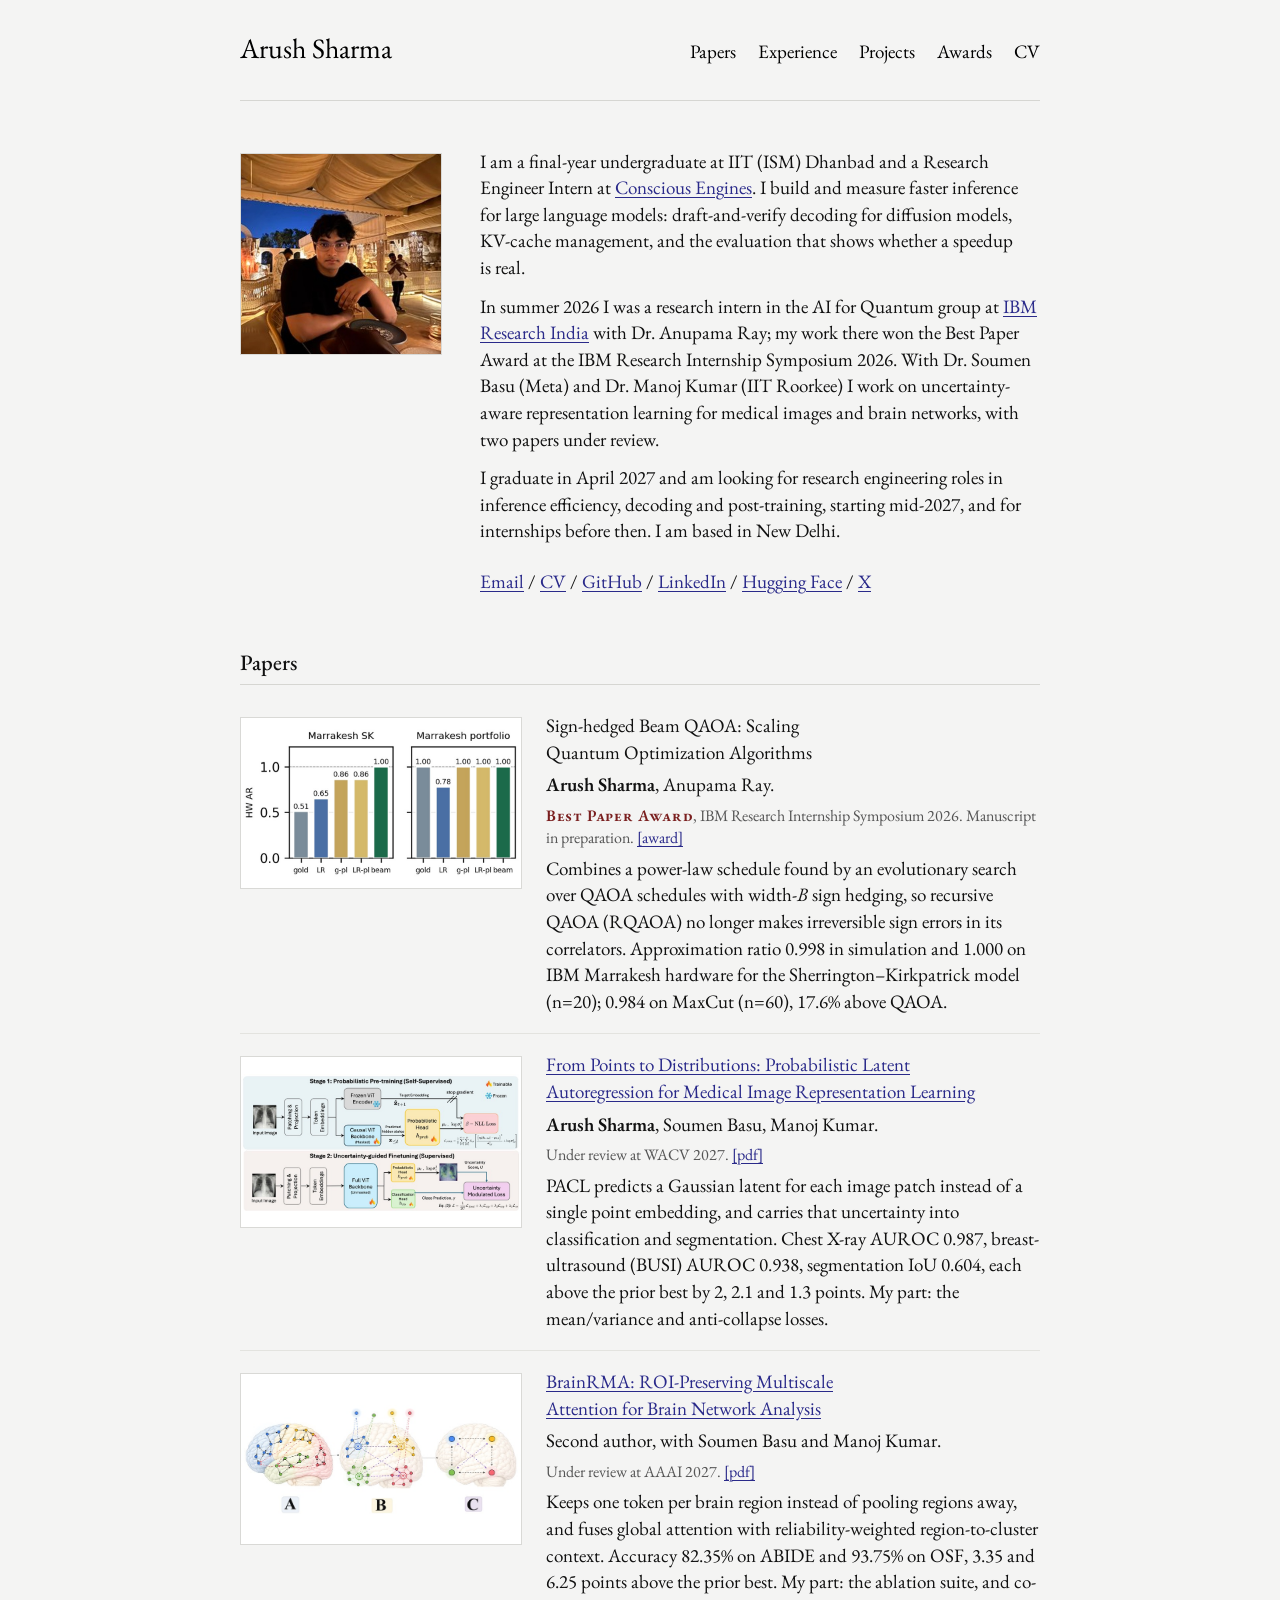
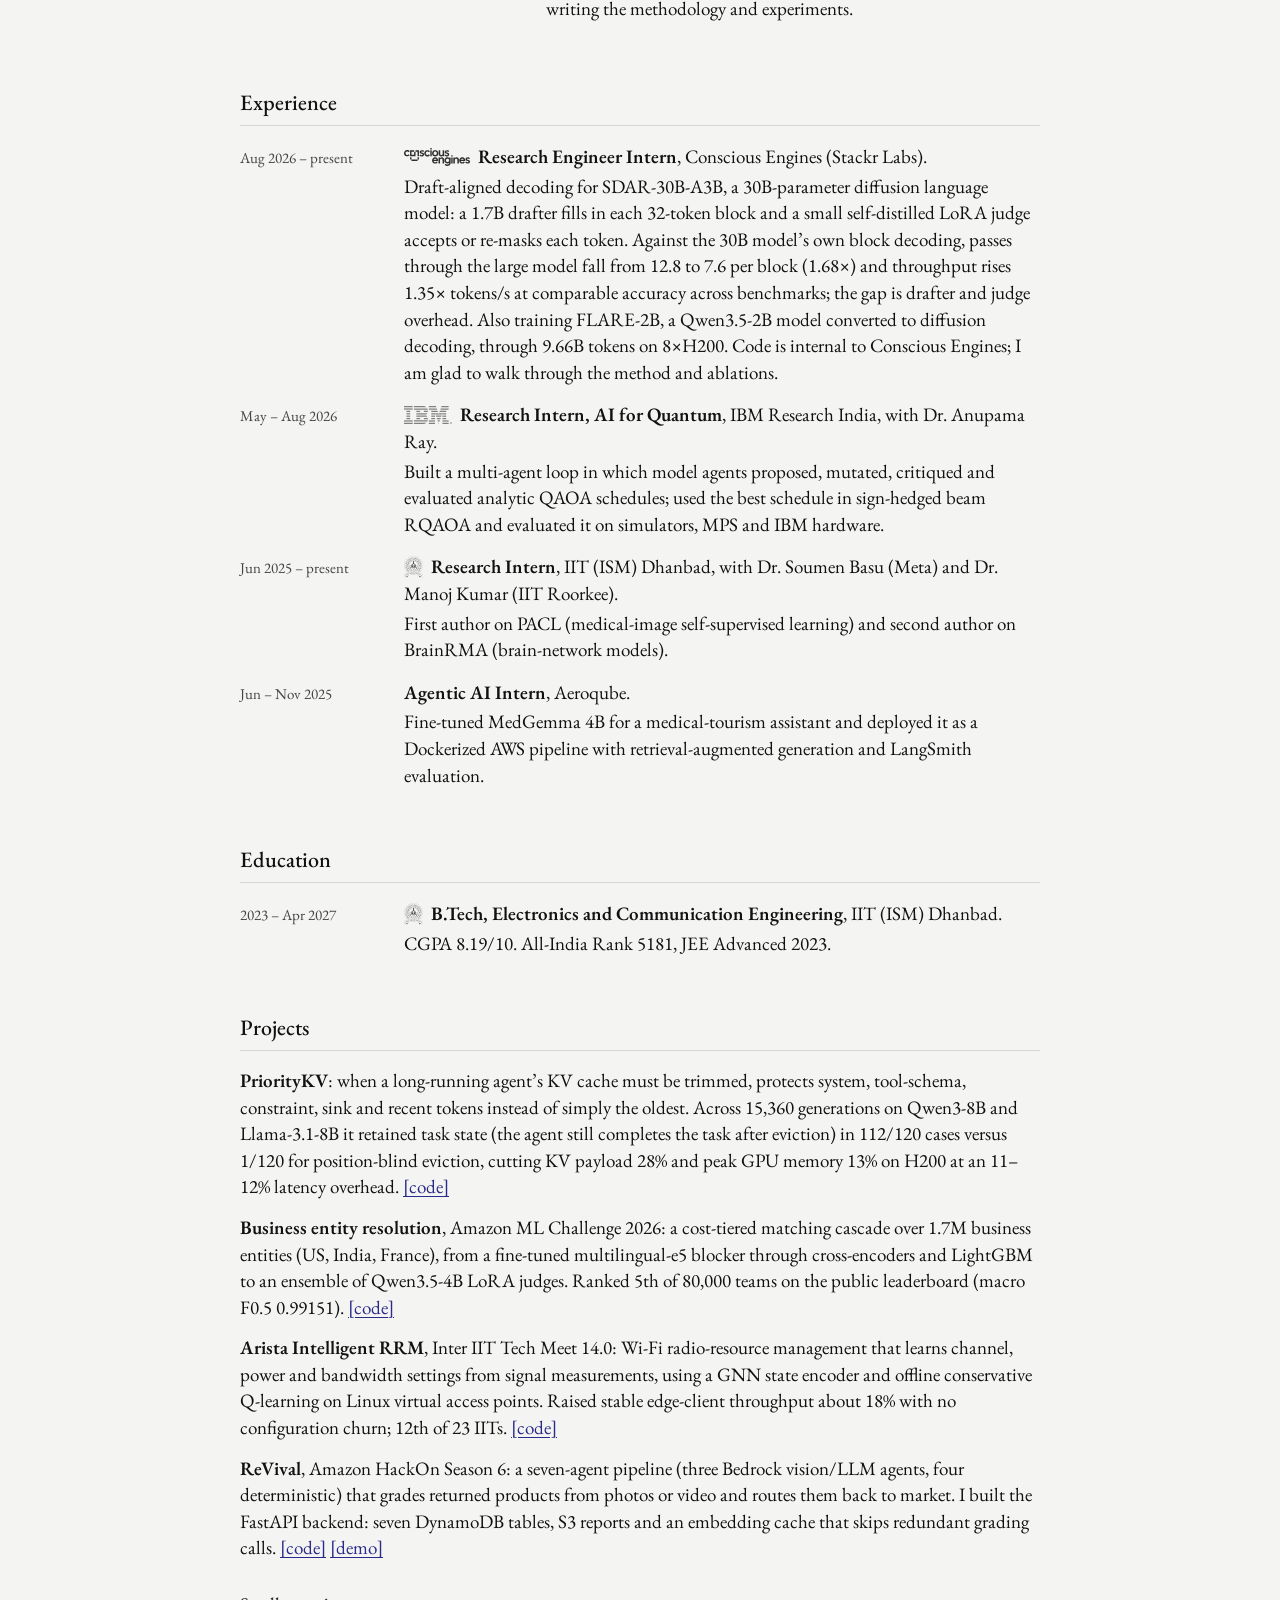
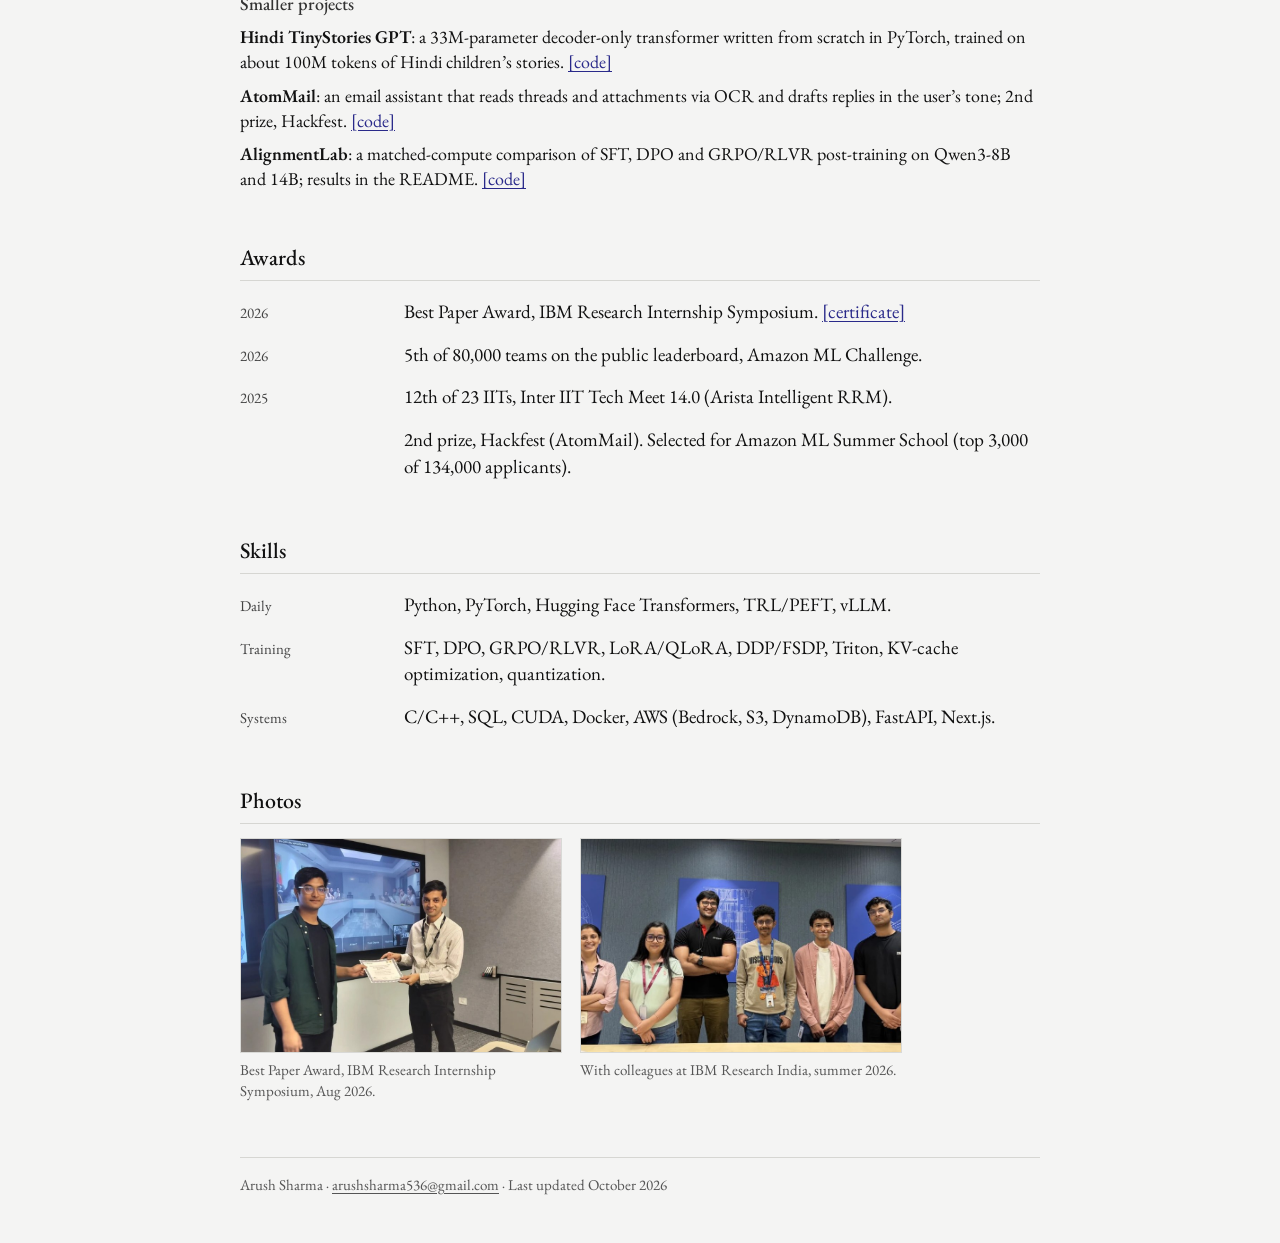
==== commit d4c8578c: "Ideas pass: logos, education, focus statement, selected projects, self-hosted PDFs - Organisation lo" ====
--- a/index.html
+++ b/index.html
@@ -6,19 +6,24 @@
   <title>Arush Sharma</title>
   <meta name="description" content="Arush Sharma: final-year ECE undergraduate at IIT (ISM) Dhanbad and research engineer intern at Conscious Engines, working on faster decoding for large language models. Previously research intern at IBM Research India (Best Paper Award).">
   <meta name="author" content="Arush Sharma">
+  <meta name="theme-color" content="#f4f4f3">
   <link rel="canonical" href="https://arushhh.com/">
   <meta property="og:type" content="website">
   <meta property="og:url" content="https://arushhh.com/">
   <meta property="og:title" content="Arush Sharma">
   <meta property="og:description" content="Final-year ECE undergraduate at IIT (ISM) Dhanbad and research engineer intern working on faster decoding for large language models.">
   <meta property="og:image" content="https://arushhh.com/assets/profile.jpg">
+  <meta property="og:image:width" content="600">
+  <meta property="og:image:height" content="600">
   <meta name="twitter:card" content="summary">
   <meta name="twitter:creator" content="@Arushhh_Sharma">
   <link rel="icon" href="favicon.svg" type="image/svg+xml">
+  <link rel="icon" href="favicon-32.png" sizes="32x32" type="image/png">
+  <link rel="apple-touch-icon" href="apple-touch-icon.png">
   <link rel="preconnect" href="https://fonts.googleapis.com">
   <link rel="preconnect" href="https://fonts.gstatic.com" crossorigin>
   <link href="https://fonts.googleapis.com/css2?family=EB+Garamond:ital,wght@0,400;0,500;0,600;1,400&display=swap" rel="stylesheet">
-  <link rel="stylesheet" href="style.css?v=4">
+  <link rel="stylesheet" href="style.css?v=5">
   <script type="application/ld+json">
   {
     "@context": "https://schema.org",
@@ -47,6 +52,7 @@
       <a href="#papers">Papers</a>
       <a href="#experience">Experience</a>
       <a href="#projects">Projects</a>
+      <a href="#awards">Awards</a>
       <a href="assets/Arush_Sharma_CV.pdf" target="_blank" rel="noopener">CV</a>
     </nav>
   </header>
@@ -55,10 +61,9 @@
     <section class="intro">
       <img class="portrait" src="assets/profile.jpg" alt="Arush Sharma" width="600" height="600">
       <div class="bio">
-        <p>I am a final-year undergraduate at IIT (ISM) Dhanbad and a Research Engineer Intern at <a href="https://consciousengines.com">Conscious Engines</a>, where I work on faster decoding for large language models.</p>
-        <p>In summer 2026 I was a research intern in the AI for Quantum group at <a href="https://research.ibm.com/labs/india">IBM Research India</a> with Dr. Anupama Ray. My work there, Sign-hedged Beam QAOA, won the Best Paper Award at the IBM Research Internship Symposium 2026.</p>
-        <p>I also work with Dr. Soumen Basu (Meta) and Dr. Manoj Kumar (IIT Roorkee) on uncertainty-aware self-supervised learning for medical images and on graph models of brain networks. Two papers from this work are under review.</p>
-        <p>I am studying Electronics and Communication Engineering (CGPA 8.19/10) and graduate in April 2027. I am based in New Delhi and am looking for research engineering roles after graduation.</p>
+        <p>I am a final-year undergraduate at IIT (ISM) Dhanbad and a Research Engineer Intern at <a href="https://consciousengines.com">Conscious Engines</a>. I build and measure faster inference for large language models: draft-and-verify decoding for diffusion models, KV-cache management, and the evaluation that shows whether a speedup is real.</p>
+        <p>In summer 2026 I was a research intern in the AI for Quantum group at <a href="https://research.ibm.com/labs/india">IBM Research India</a> with Dr. Anupama Ray; my work there won the Best Paper Award at the IBM Research Internship Symposium 2026. With Dr. Soumen Basu (Meta) and Dr. Manoj Kumar (IIT Roorkee) I work on uncertainty-aware representation learning for medical images and brain networks, with two papers under review.</p>
+        <p>I graduate in April 2027 and am looking for research engineering roles in inference efficiency, decoding and post-training, starting mid-2027, and for internships before then. I am based in New Delhi.</p>
         <p class="links"><a href="mailto:arushsharma536@gmail.com">Email</a> / <a href="assets/Arush_Sharma_CV.pdf" target="_blank" rel="noopener">CV</a> / <a href="https://github.com/Arush777">GitHub</a> / <a href="https://www.linkedin.com/in/arush-sharma-44a796288">LinkedIn</a> / <a href="https://huggingface.co/Arushhh">Hugging Face</a> / <a href="https://x.com/Arushhh_Sharma">X</a></p>
       </div>
     </section>
@@ -66,30 +71,30 @@
     <section id="papers">
       <h2>Papers</h2>
       <div class="paper">
-        <a class="thumb" href="https://drive.google.com/file/d/15yhpFwvL0qB0wnj7pgVaByBuWMnDqI-u/view"><img src="assets/fig-qaoa.jpg" alt="Hardware approximation ratio on IBM Marrakesh: sign-hedged beam reaches 1.00 on SK and portfolio instances" width="840" height="456" loading="lazy"></a>
+        <a class="thumb" href="assets/ibm-best-paper-award.jpg"><img src="assets/fig-qaoa.jpg" alt="Hardware approximation ratio on IBM Marrakesh: sign-hedged beam reaches 1.00 on SK and portfolio instances" width="840" height="456" loading="lazy"></a>
         <div>
           <span class="title">Sign-hedged Beam QAOA: Scaling Quantum Optimization Algorithms</span>
-          <p class="authors"><b>Arush Sharma</b>. Mentor: Dr. Anupama Ray, IBM Research India.</p>
-          <p class="venue"><b><a href="https://drive.google.com/file/d/15yhpFwvL0qB0wnj7pgVaByBuWMnDqI-u/view">Best Paper Award</a></b>, IBM Research Internship Symposium 2026. Manuscript in preparation.</p>
+          <p class="authors"><b>Arush Sharma</b>, Anupama Ray.</p>
+          <p class="venue"><span class="tag">Best Paper Award</span>, IBM Research Internship Symposium 2026. Manuscript in preparation. <a href="assets/ibm-best-paper-award.jpg">[award]</a></p>
           <p>Combines a power-law schedule found by an evolutionary search over QAOA schedules with width-<i>B</i> sign hedging, so recursive QAOA (RQAOA) no longer makes irreversible sign errors in its correlators. Approximation ratio 0.998 in simulation and 1.000 on IBM Marrakesh hardware for the Sherrington–Kirkpatrick model (n=20); 0.984 on MaxCut (n=60), 17.6% above QAOA.</p>
         </div>
       </div>
       <div class="paper">
-        <a class="thumb" href="https://drive.google.com/file/d/1jNedlV9ppGXWFA6LxkRDaOdzEUBZ3yLQ/view"><img src="assets/fig-pacl.jpg" alt="Overview of PACL: probabilistic pre-training and uncertainty-guided fine-tuning" width="840" height="410" loading="lazy"></a>
+        <a class="thumb" href="assets/papers/pacl-wacv2027.pdf"><img src="assets/fig-pacl.jpg" alt="Overview of PACL: probabilistic pre-training and uncertainty-guided fine-tuning" width="840" height="410" loading="lazy"></a>
         <div>
-          <a class="title" href="https://drive.google.com/file/d/1jNedlV9ppGXWFA6LxkRDaOdzEUBZ3yLQ/view">From Points to Distributions: Probabilistic Latent Autoregression for Medical Image Representation Learning</a>
+          <a class="title" href="assets/papers/pacl-wacv2027.pdf">From Points to Distributions: Probabilistic Latent Autoregression for Medical Image Representation Learning</a>
           <p class="authors"><b>Arush Sharma</b>, Soumen Basu, Manoj Kumar.</p>
-          <p class="venue">Under review at WACV 2027. <a href="https://drive.google.com/file/d/1jNedlV9ppGXWFA6LxkRDaOdzEUBZ3yLQ/view">[pdf]</a></p>
-          <p>PACL predicts a Gaussian latent for each image patch instead of a single point embedding, and carries that uncertainty into classification and segmentation. Chest X-ray AUROC 0.987, breast-ultrasound (BUSI) AUROC 0.938, segmentation IoU 0.604, each above the prior best by 2, 2.1 and 1.3 points. I formulated the mean/variance and anti-collapse losses.</p>
+          <p class="venue">Under review at WACV 2027. <a href="assets/papers/pacl-wacv2027.pdf">[pdf]</a></p>
+          <p>PACL predicts a Gaussian latent for each image patch instead of a single point embedding, and carries that uncertainty into classification and segmentation. Chest X-ray AUROC 0.987, breast-ultrasound (BUSI) AUROC 0.938, segmentation IoU 0.604, each above the prior best by 2, 2.1 and 1.3 points. My part: the mean/variance and anti-collapse losses.</p>
         </div>
       </div>
       <div class="paper">
-        <a class="thumb" href="https://drive.google.com/file/d/1lcJsUY2lFRIX_n2xGATo4vR3LO4hkE2X/view"><img src="assets/fig-brainrma.jpg" alt="Multiscale communication in BrainRMA" width="720" height="281" loading="lazy"></a>
+        <a class="thumb" href="assets/papers/brainrma-aaai2027.pdf"><img src="assets/fig-brainrma.jpg" alt="Multiscale communication in BrainRMA" width="720" height="281" loading="lazy"></a>
         <div>
-          <a class="title" href="https://drive.google.com/file/d/1lcJsUY2lFRIX_n2xGATo4vR3LO4hkE2X/view">BrainRMA: ROI-Preserving Multiscale Attention for Brain Network Analysis</a>
+          <a class="title" href="assets/papers/brainrma-aaai2027.pdf">BrainRMA: ROI-Preserving Multiscale Attention for Brain Network Analysis</a>
           <p class="authors">Second author, with Soumen Basu and Manoj Kumar.</p>
-          <p class="venue">Under review at AAAI 2027. <a href="https://drive.google.com/file/d/1lcJsUY2lFRIX_n2xGATo4vR3LO4hkE2X/view">[pdf]</a></p>
-          <p>Keeps one token per brain region instead of pooling regions away, and fuses global attention with reliability-weighted region-to-cluster context. Accuracy 82.35% on ABIDE and 93.75% on OSF, 3.35 and 6.25 points above the prior best. I ran the ablation suite and co-wrote the methodology and experiments.</p>
+          <p class="venue">Under review at AAAI 2027. <a href="assets/papers/brainrma-aaai2027.pdf">[pdf]</a></p>
+          <p>Keeps one token per brain region instead of pooling regions away, and fuses global attention with reliability-weighted region-to-cluster context. Accuracy 82.35% on ABIDE and 93.75% on OSF, 3.35 and 6.25 points above the prior best. My part: the ablation suite, and co-writing the methodology and experiments.</p>
         </div>
       </div>
     </section>
@@ -97,41 +102,53 @@
     <section id="experience">
       <h2>Experience</h2>
       <table class="dated">
-        <tr><td>Aug 2026 – present</td><td><b>Conscious Engines</b> (Stackr Labs, backed by a16z), Research Engineer Intern.<br>Draft-aligned decoding for SDAR-30B-A3B, a 30B-parameter diffusion language model: a 1.7B drafter fills in each 32-token block and a small self-distilled LoRA judge accepts or re-masks each token. Cut passes through the 30B model per block from 12.8 to 7.6 (1.35× tokens/s) at comparable accuracy across benchmarks. Also training FLARE-2B, a Qwen3.5-2B model converted to diffusion decoding, through 9.66B tokens on 8×H200.</td></tr>
-        <tr><td>May – Aug 2026</td><td><b>IBM Research India</b>, Research Intern, AI for Quantum, with Dr. Anupama Ray.<br>Built a multi-agent loop in which model agents proposed, mutated, critiqued and evaluated analytic QAOA schedules; used the best schedule in sign-hedged beam RQAOA and evaluated it on simulators, MPS and IBM hardware.</td></tr>
-        <tr><td>Jun 2025 – present</td><td><b>IIT (ISM) Dhanbad</b>, Research Intern with Dr. Soumen Basu (Meta) and Dr. Manoj Kumar (IIT Roorkee).<br>First author on PACL (medical-image self-supervised learning) and second author on BrainRMA (brain-network models).</td></tr>
-        <tr><td>Jun – Nov 2025</td><td><b>Aeroqube</b>, Agentic AI Intern.<br>Fine-tuned MedGemma 4B for a medical-tourism assistant and deployed a Dockerized AWS pipeline with retrieval-augmented generation and LangSmith evaluation; used the Gemini API for personalized health itineraries.</td></tr>
+        <tr><td>Aug 2026 – present</td><td><img class="org" src="assets/logos/conscious-engines.svg" alt="" width="708" height="192"><b>Research Engineer Intern</b>, Conscious Engines (Stackr Labs).<span class="desc">Draft-aligned decoding for SDAR-30B-A3B, a 30B-parameter diffusion language model: a 1.7B drafter fills in each 32-token block and a small self-distilled LoRA judge accepts or re-masks each token. Against the 30B model’s own block decoding, passes through the large model fall from 12.8 to 7.6 per block (1.68×) and throughput rises 1.35× tokens/s at comparable accuracy across benchmarks; the gap is drafter and judge overhead. Also training FLARE-2B, a Qwen3.5-2B model converted to diffusion decoding, through 9.66B tokens on 8×H200. Code is internal to Conscious Engines; I am glad to walk through the method and ablations.</span></td></tr>
+        <tr><td>May – Aug 2026</td><td><img class="org" src="assets/logos/ibm.svg" alt="" width="1000" height="400"><b>Research Intern, AI for Quantum</b>, IBM Research India, with Dr. Anupama Ray.<span class="desc">Built a multi-agent loop in which model agents proposed, mutated, critiqued and evaluated analytic QAOA schedules; used the best schedule in sign-hedged beam RQAOA and evaluated it on simulators, MPS and IBM hardware.</span></td></tr>
+        <tr><td>Jun 2025 – present</td><td><img class="org crest" src="assets/logos/iit-ism.png" alt="" width="140" height="160"><b>Research Intern</b>, IIT (ISM) Dhanbad, with Dr. Soumen Basu (Meta) and Dr. Manoj Kumar (IIT Roorkee).<span class="desc">First author on PACL (medical-image self-supervised learning) and second author on BrainRMA (brain-network models).</span></td></tr>
+        <tr><td>Jun – Nov 2025</td><td><b>Agentic AI Intern</b>, Aeroqube.<span class="desc">Fine-tuned MedGemma 4B for a medical-tourism assistant and deployed it as a Dockerized AWS pipeline with retrieval-augmented generation and LangSmith evaluation.</span></td></tr>
+      </table>
+    </section>
+
+    <section id="education">
+      <h2>Education</h2>
+      <table class="dated">
+        <tr><td>2023 – Apr 2027</td><td><img class="org crest" src="assets/logos/iit-ism.png" alt="" width="140" height="160"><b>B.Tech, Electronics and Communication Engineering</b>, IIT (ISM) Dhanbad.<span class="desc">CGPA 8.19/10. All-India Rank 5181, JEE Advanced 2023.</span></td></tr>
       </table>
     </section>
 
     <section id="projects">
       <h2>Projects</h2>
       <ul class="plain">
-        <li><b>PriorityKV</b>: when a long-running agent’s KV cache must be trimmed, protects system, tool-schema, constraint, sink and recent tokens instead of simply the oldest. Across 15,360 generations on Qwen3-8B and Llama-3.1-8B it retained task state in 112/120 cases versus 1/120 for position-blind eviction, cutting KV payload 28% and peak GPU memory 13% on H200 at an 11–12% latency overhead. <a href="https://github.com/Arush777/Priority_KV">[code]</a></li>
+        <li><b>PriorityKV</b>: when a long-running agent’s KV cache must be trimmed, protects system, tool-schema, constraint, sink and recent tokens instead of simply the oldest. Across 15,360 generations on Qwen3-8B and Llama-3.1-8B it retained task state (the agent still completes the task after eviction) in 112/120 cases versus 1/120 for position-blind eviction, cutting KV payload 28% and peak GPU memory 13% on H200 at an 11–12% latency overhead. <a href="https://github.com/Arush777/Priority_KV">[code]</a></li>
         <li><b>Business entity resolution</b>, Amazon ML Challenge 2026: a cost-tiered matching cascade over 1.7M business entities (US, India, France), from a fine-tuned multilingual-e5 blocker through cross-encoders and LightGBM to an ensemble of Qwen3.5-4B LoRA judges. Ranked 5th of 80,000 teams on the public leaderboard (macro F0.5 0.99151). <a href="https://github.com/NoviceCoderInfinity/clauders">[code]</a></li>
+        <li><b>Arista Intelligent RRM</b>, Inter IIT Tech Meet 14.0: Wi-Fi radio-resource management that learns channel, power and bandwidth settings from signal measurements, using a GNN state encoder and offline conservative Q-learning on Linux virtual access points. Raised stable edge-client throughput about 18% with no configuration churn; 12th of 23 IITs. <a href="https://github.com/HappySaxena/Arista_High_Prep_InterIIT_14.0">[code]</a></li>
         <li><b>ReVival</b>, Amazon HackOn Season 6: a seven-agent pipeline (three Bedrock vision/LLM agents, four deterministic) that grades returned products from photos or video and routes them back to market. I built the FastAPI backend: seven DynamoDB tables, S3 reports and an embedding cache that skips redundant grading calls. <a href="https://github.com/Arush777/ReVival">[code]</a> <a href="https://revival-rose.vercel.app">[demo]</a></li>
-        <li><b>Arista Intelligent RRM</b>, Inter IIT Tech Meet 14.0: Wi-Fi radio-resource management that learns channel, power and bandwidth settings from signal measurements, using a GNN state encoder and offline conservative Q-learning on Linux virtual access points. Raised stable edge-client throughput about 18% with no configuration churn; 12th of 23 IITs. <a href="https://github.com/HappySaxena/Arista_High_Prep_InterIIT_14.0">[code]</a></li>
-        <li><b>Hindi TinyStories GPT</b>: a 33M-parameter decoder-only transformer (RoPE, RMSNorm, SwiGLU) written from scratch in PyTorch and trained on about 100M tokens of Hindi children’s stories. <a href="https://github.com/Arush777/hindi-tinystories-gpt">[code]</a></li>
-        <li><b>AtomMail</b>: an email assistant that reads threads and attachments (screenshots and PDFs via OCR) and drafts replies in the user’s own tone, cutting reply time by about 80%. 2nd prize, Hackfest. <a href="https://github.com/Arush777/my-hackfest-atom-mail">[code]</a></li>
-        <li><b>AlignmentLab</b>: a matched-compute comparison of SFT, DPO and GRPO/RLVR post-training on Qwen3-8B and 14B. <a href="https://github.com/Arush777/AlignmentLab">[code]</a></li>
+      </ul>
+      <h3>Smaller projects</h3>
+      <ul class="plain compact">
+        <li><b>Hindi TinyStories GPT</b>: a 33M-parameter decoder-only transformer written from scratch in PyTorch, trained on about 100M tokens of Hindi children’s stories. <a href="https://github.com/Arush777/hindi-tinystories-gpt">[code]</a></li>
+        <li><b>AtomMail</b>: an email assistant that reads threads and attachments via OCR and drafts replies in the user’s tone; 2nd prize, Hackfest. <a href="https://github.com/Arush777/my-hackfest-atom-mail">[code]</a></li>
+        <li><b>AlignmentLab</b>: a matched-compute comparison of SFT, DPO and GRPO/RLVR post-training on Qwen3-8B and 14B; results in the README. <a href="https://github.com/Arush777/AlignmentLab">[code]</a></li>
       </ul>
     </section>
 
     <section id="awards">
       <h2>Awards</h2>
-      <ul class="plain">
-        <li>Best Paper Award, IBM Research Internship Symposium, 2026.</li>
-        <li>5th of 80,000 teams on the public leaderboard, Amazon ML Challenge 2026.</li>
-        <li>12th of 23 IITs, Inter IIT Tech Meet 14.0 (Arista Intelligent RRM).</li>
-        <li>2nd prize, Hackfest (AtomMail).</li>
-        <li>Selected for Amazon ML Summer School (top 3,000 of 134,000 applicants).</li>
-        <li>All-India Rank 5181, JEE Advanced 2023.</li>
-      </ul>
+      <table class="dated">
+        <tr><td>2026</td><td>Best Paper Award, IBM Research Internship Symposium. <a href="assets/ibm-best-paper-award.jpg">[certificate]</a></td></tr>
+        <tr><td>2026</td><td>5th of 80,000 teams on the public leaderboard, Amazon ML Challenge.</td></tr>
+        <tr><td>2025</td><td>12th of 23 IITs, Inter IIT Tech Meet 14.0 (Arista Intelligent RRM).</td></tr>
+        <tr><td></td><td>2nd prize, Hackfest (AtomMail). Selected for Amazon ML Summer School (top 3,000 of 134,000 applicants).</td></tr>
+      </table>
     </section>
 
     <section id="skills">
       <h2>Skills</h2>
-      <p>Python, C/C++, SQL, JavaScript/TypeScript. PyTorch, Transformers, TRL/PEFT, vLLM, Triton, DDP/FSDP, LoRA/QLoRA, PyTorch Geometric. SFT, DPO, GRPO/RLVR, KV-cache optimization, quantization. CUDA, Docker, AWS (Bedrock, S3, DynamoDB), FastAPI, Next.js.</p>
+      <table class="dated">
+        <tr><td>Daily</td><td>Python, PyTorch, Hugging Face Transformers, TRL/PEFT, vLLM.</td></tr>
+        <tr><td>Training</td><td>SFT, DPO, GRPO/RLVR, LoRA/QLoRA, DDP/FSDP, Triton, KV-cache optimization, quantization.</td></tr>
+        <tr><td>Systems</td><td>C/C++, SQL, CUDA, Docker, AWS (Bedrock, S3, DynamoDB), FastAPI, Next.js.</td></tr>
+      </table>
     </section>
 
     <section id="photos">
@@ -149,7 +166,7 @@
     </section>
   </main>
 
-  <footer>Arush Sharma · <a href="mailto:arushsharma536@gmail.com">arushsharma536@gmail.com</a> · Updated October 2026</footer>
+  <footer>Arush Sharma · <a href="mailto:arushsharma536@gmail.com">arushsharma536@gmail.com</a> · Last updated October 2026</footer>
 </div>
 </body>
 </html>
--- a/style.css
+++ b/style.css
@@ -6,16 +6,18 @@
   font-family: "EB Garamond", "Adobe Garamond Pro", Garamond, "Times New Roman", serif;
   font-size: 19px;
   line-height: 1.4;
+  font-variant-numeric: lining-nums;
   overflow-x: hidden;
 }
 a { color: #2a2a8a; text-decoration: underline; text-underline-offset: 3px; text-decoration-thickness: 1px; }
 a:hover { color: #000; text-decoration-thickness: 2px; }
 a:focus-visible { outline: 2px solid #2a2a8a; outline-offset: 2px; }
-p { margin: 0 0 12px; }
+p { margin: 0 0 12px; text-wrap: pretty; }
 b { font-weight: 600; }
 img { display: block; max-width: 100%; }
 section { margin-top: 48px; scroll-margin-top: 16px; }
 h2 { font-size: 22px; font-weight: 500; margin: 0 0 10px; padding-bottom: 6px; border-bottom: 1px solid #d6d6d2; }
+h3 { font-size: 18px; font-weight: 500; margin: 22px 0 4px; color: #333; }
 
 .page { max-width: 800px; margin: 0 auto; padding: 0 28px 48px; }
 
@@ -25,7 +27,7 @@
 .site-nav a:hover { text-decoration: underline; text-underline-offset: 4px; }
 
 .intro { display: grid; grid-template-columns: 200px minmax(0, 1fr); gap: 40px; align-items: start; }
-.portrait { width: 200px; height: 200px; object-fit: cover; border: 1px solid #d9d9d6; }
+.portrait { width: 200px; height: 200px; object-fit: cover; object-position: center 30%; border: 1px solid #d9d9d6; margin-top: 4px; }
 .bio { min-width: 0; }
 .bio p:last-child { margin-bottom: 0; }
 .links { margin-top: 20px; }
@@ -34,9 +36,13 @@
 table.dated { border-collapse: collapse; width: 100%; table-layout: fixed; }
 table.dated td { vertical-align: top; padding: 8px 0; overflow-wrap: anywhere; }
 table.dated td:first-child { width: 150px; padding-right: 14px; padding-top: 11px; font-size: 15px; color: #444; }
+.desc { display: block; margin-top: 3px; }
+.org { display: inline-block; height: 18px; width: auto; vertical-align: -3px; margin-right: 8px; filter: grayscale(1); opacity: .8; }
+.org.crest { height: 22px; vertical-align: -5px; }
 
 ul.plain { list-style: none; margin: 0; padding: 0; }
 ul.plain li { padding: 7px 0; }
+ul.plain.compact li { padding: 4px 0; font-size: 18px; }
 ul.plain li a { white-space: nowrap; }
 
 .paper { display: grid; grid-template-columns: 280px minmax(0, 1fr); gap: 26px; align-items: start; padding: 18px 0; border-bottom: 1px solid #e3e3df; }
@@ -44,11 +50,11 @@
 .paper > div { min-width: 0; }
 .paper .thumb { display: block; margin-top: 4px; }
 .paper .thumb img { width: 280px; height: 170px; object-fit: contain; border: 1px solid #d9d9d6; background: #fff; }
-.paper .title { display: block; color: #2a2a8a; text-decoration: underline; text-underline-offset: 3px; }
+.paper .title { display: block; color: #2a2a8a; text-decoration: underline; text-underline-offset: 3px; text-wrap: balance; }
 .paper span.title { color: #111; text-decoration: none; }
 .paper p { margin: 6px 0 0; }
 .paper .venue { font-size: 16px; color: #555; }
-.paper .venue b { color: #111; }
+.tag { font-variant: small-caps; letter-spacing: .04em; font-weight: 600; color: #7a1f1f; }
 
 .photos { display: grid; grid-template-columns: repeat(2, minmax(0, 1fr)); gap: 20px; margin-top: 14px; max-width: 660px; }
 .photos figure { margin: 0; min-width: 0; }
@@ -62,7 +68,8 @@
   body { font-size: 18px; }
   .page { padding: 0 20px 40px; }
   .site-header { flex-direction: column; align-items: flex-start; gap: 2px; padding: 20px 0 14px; margin-bottom: 24px; }
-  .site-nav a { margin: 0 18px 0 0; padding: 8px 0; }
+  .site-nav { display: flex; flex-wrap: wrap; gap: 0 14px; }
+  .site-nav a { margin: 0; padding: 4px 0; font-size: 17px; }
   .intro { grid-template-columns: minmax(0, 1fr); gap: 16px; }
   .portrait { width: 130px; height: 130px; }
   section { margin-top: 36px; }
@@ -74,3 +81,12 @@
   .paper .thumb img { width: 100%; max-width: 320px; height: auto; aspect-ratio: 280 / 170; }
   .photos { grid-template-columns: minmax(0, 1fr); }
 }
+
+@media print {
+  body { background: #fff; color: #000; font-size: 11pt; }
+  .site-nav, #photos, .paper .thumb { display: none; }
+  .page { max-width: none; padding: 0; }
+  a { color: #000; text-decoration: none; }
+  .links a::after { content: " (" attr(href) ")"; font-size: 9pt; color: #444; }
+  section { margin-top: 18pt; }
+}
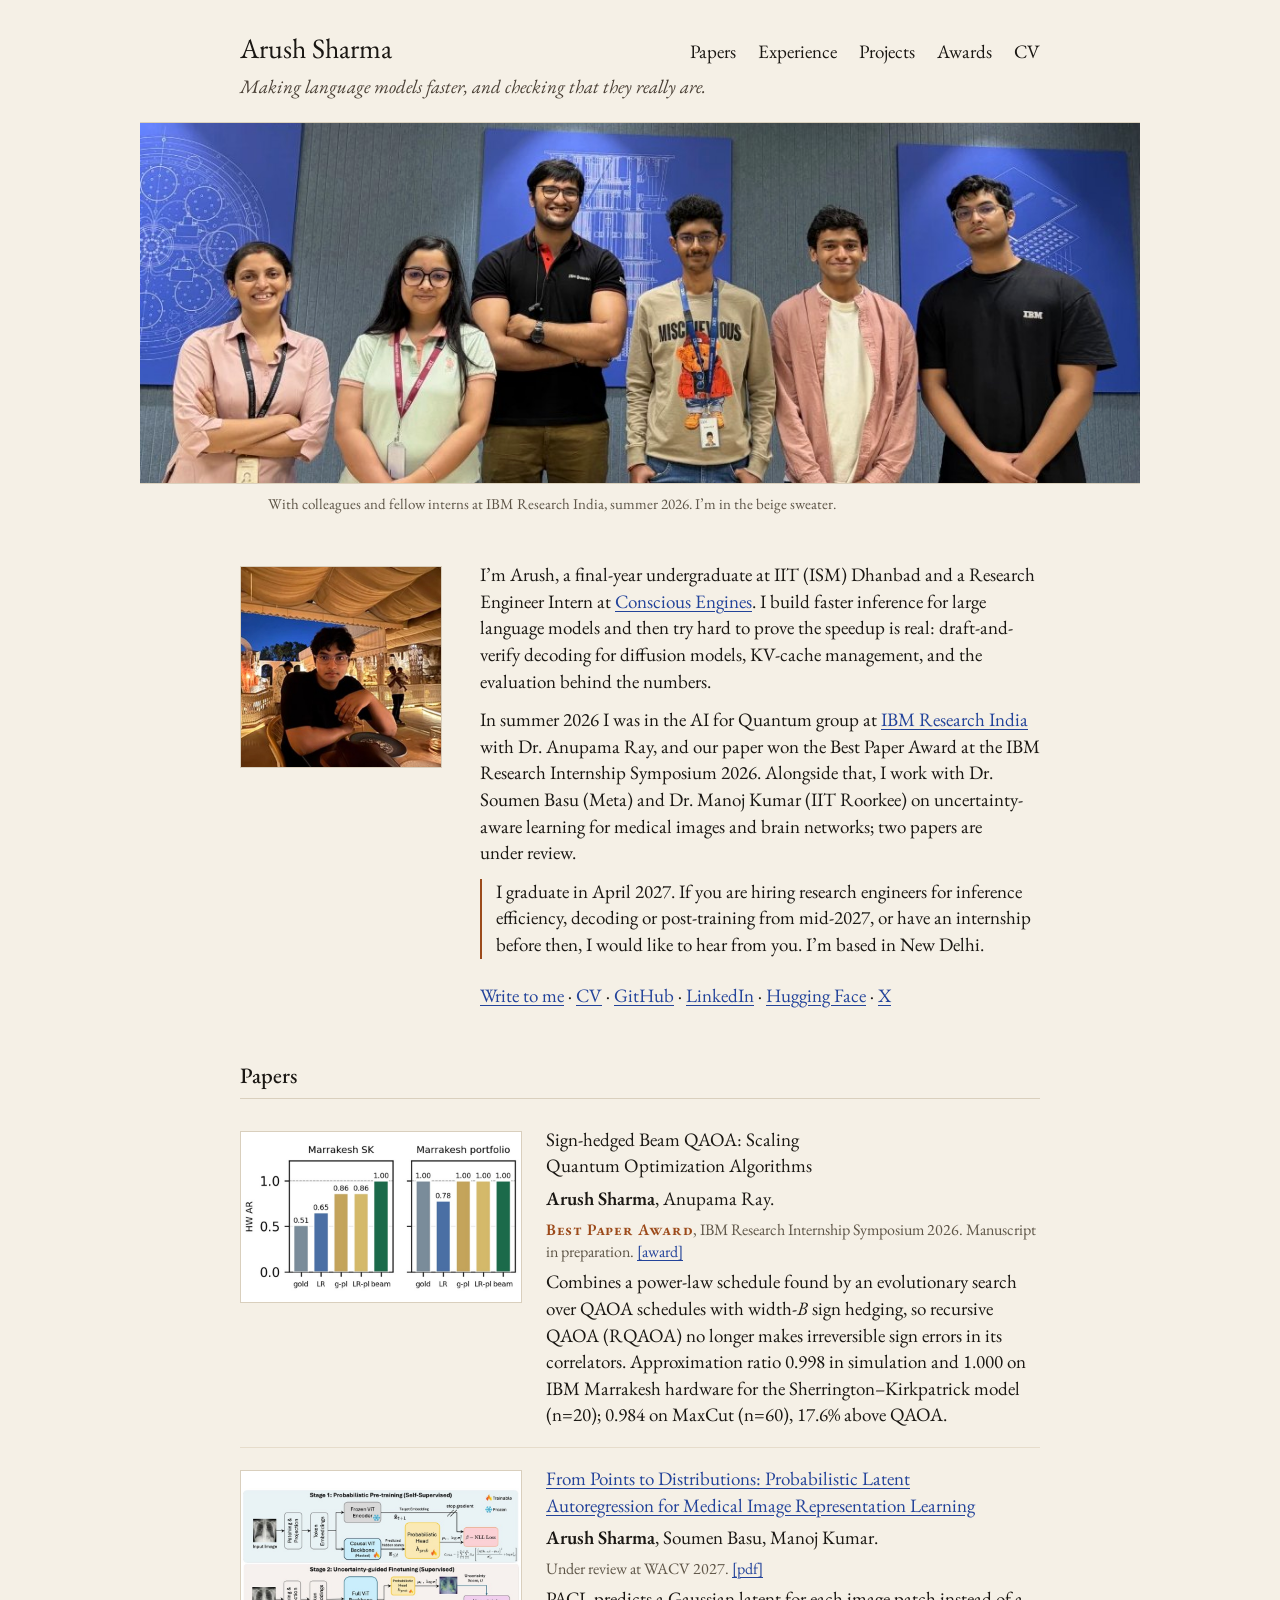
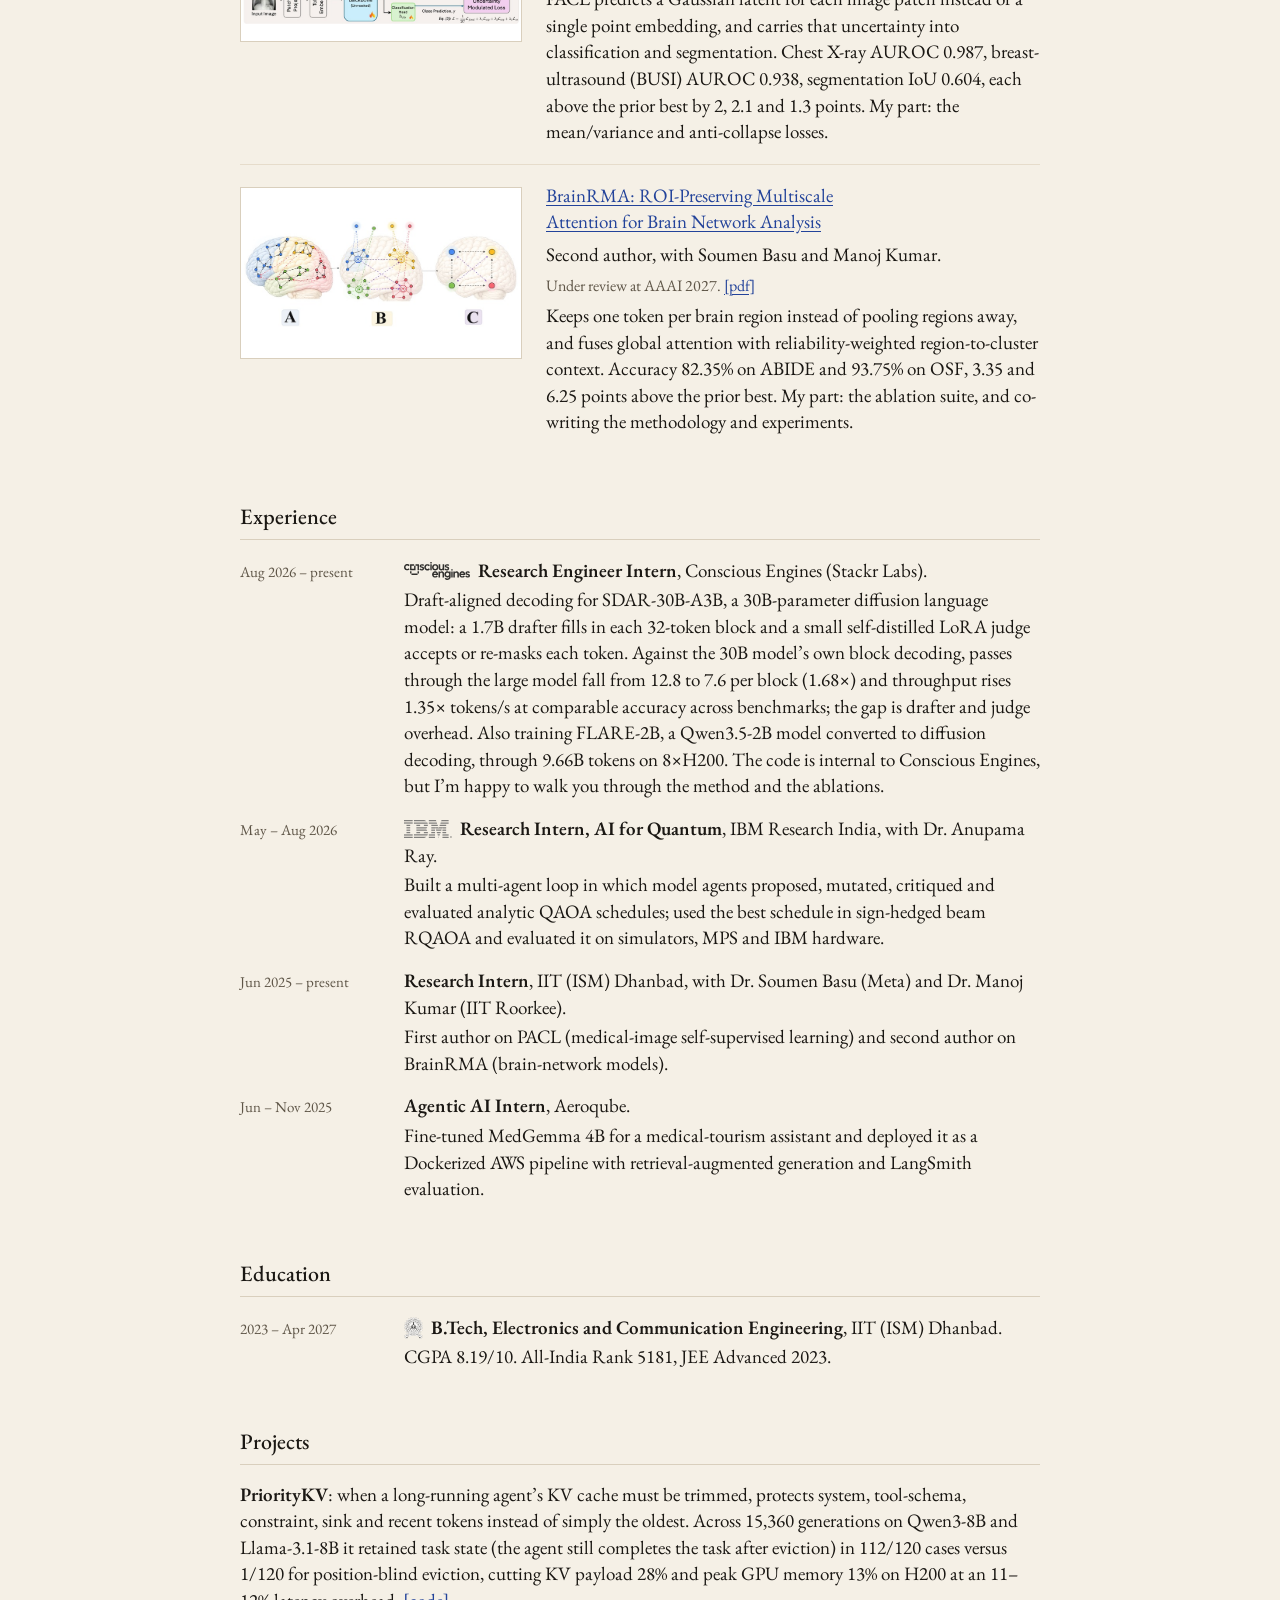
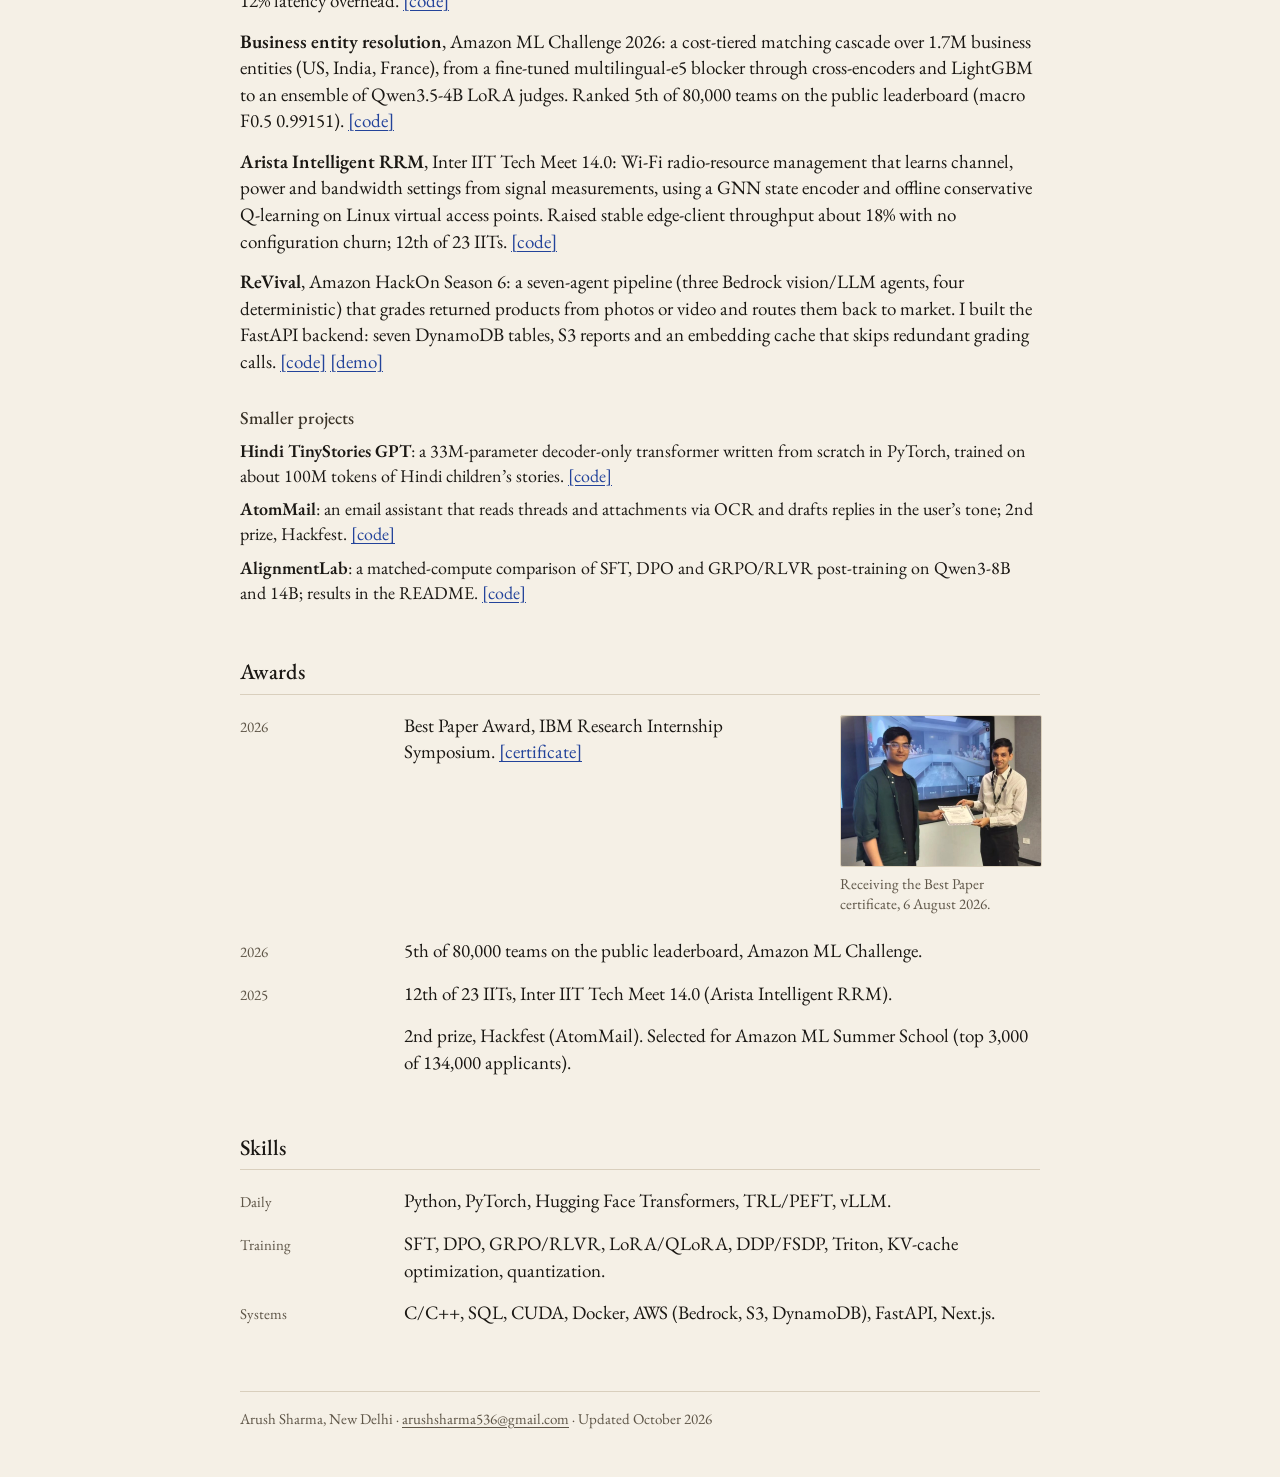
==== commit b9409f0b: "Make it human: team photo band, warm paper, first-person bio - Full-width band of the IBM Research I" ====
--- a/index.html
+++ b/index.html
@@ -6,7 +6,7 @@
   <title>Arush Sharma</title>
   <meta name="description" content="Arush Sharma: final-year ECE undergraduate at IIT (ISM) Dhanbad and research engineer intern at Conscious Engines, working on faster decoding for large language models. Previously research intern at IBM Research India (Best Paper Award).">
   <meta name="author" content="Arush Sharma">
-  <meta name="theme-color" content="#f4f4f3">
+  <meta name="theme-color" content="#f5f0e6">
   <link rel="canonical" href="https://arushhh.com/">
   <meta property="og:type" content="website">
   <meta property="og:url" content="https://arushhh.com/">
@@ -23,7 +23,7 @@
   <link rel="preconnect" href="https://fonts.googleapis.com">
   <link rel="preconnect" href="https://fonts.gstatic.com" crossorigin>
   <link href="https://fonts.googleapis.com/css2?family=EB+Garamond:ital,wght@0,400;0,500;0,600;1,400&display=swap" rel="stylesheet">
-  <link rel="stylesheet" href="style.css?v=5">
+  <link rel="stylesheet" href="style.css?v=6">
   <script type="application/ld+json">
   {
     "@context": "https://schema.org",
@@ -48,6 +48,7 @@
 <div class="page">
   <header class="site-header">
     <a class="site-title" href="/">Arush Sharma</a>
+    <span class="pull">Making language models faster, and checking that they really are.</span>
     <nav class="site-nav">
       <a href="#papers">Papers</a>
       <a href="#experience">Experience</a>
@@ -57,21 +58,29 @@
     </nav>
   </header>
 
+  <figure class="band">
+    <picture>
+      <source media="(max-width: 720px)" srcset="assets/ibm-team-mobile.jpg">
+      <img src="assets/ibm-team-wide.jpg" alt="Arush with colleagues at IBM Research India, standing in front of blue quantum-chip blueprint panels" width="1096" height="462" fetchpriority="high">
+    </picture>
+    <figcaption>With colleagues and fellow interns at IBM Research India, summer 2026. I’m in the beige sweater.</figcaption>
+  </figure>
+
   <main>
     <section class="intro">
       <img class="portrait" src="assets/profile.jpg" alt="Arush Sharma" width="600" height="600">
       <div class="bio">
-        <p>I am a final-year undergraduate at IIT (ISM) Dhanbad and a Research Engineer Intern at <a href="https://consciousengines.com">Conscious Engines</a>. I build and measure faster inference for large language models: draft-and-verify decoding for diffusion models, KV-cache management, and the evaluation that shows whether a speedup is real.</p>
-        <p>In summer 2026 I was a research intern in the AI for Quantum group at <a href="https://research.ibm.com/labs/india">IBM Research India</a> with Dr. Anupama Ray; my work there won the Best Paper Award at the IBM Research Internship Symposium 2026. With Dr. Soumen Basu (Meta) and Dr. Manoj Kumar (IIT Roorkee) I work on uncertainty-aware representation learning for medical images and brain networks, with two papers under review.</p>
-        <p>I graduate in April 2027 and am looking for research engineering roles in inference efficiency, decoding and post-training, starting mid-2027, and for internships before then. I am based in New Delhi.</p>
-        <p class="links"><a href="mailto:arushsharma536@gmail.com">Email</a> / <a href="assets/Arush_Sharma_CV.pdf" target="_blank" rel="noopener">CV</a> / <a href="https://github.com/Arush777">GitHub</a> / <a href="https://www.linkedin.com/in/arush-sharma-44a796288">LinkedIn</a> / <a href="https://huggingface.co/Arushhh">Hugging Face</a> / <a href="https://x.com/Arushhh_Sharma">X</a></p>
+        <p>I’m Arush, a final-year undergraduate at IIT (ISM) Dhanbad and a Research Engineer Intern at <a href="https://consciousengines.com">Conscious Engines</a>. I build faster inference for large language models and then try hard to prove the speedup is real: draft-and-verify decoding for diffusion models, KV-cache management, and the evaluation behind the numbers.</p>
+        <p>In summer 2026 I was in the AI for Quantum group at <a href="https://research.ibm.com/labs/india">IBM Research India</a> with Dr. Anupama Ray, and our paper won the Best Paper Award at the IBM Research Internship Symposium 2026. Alongside that, I work with Dr. Soumen Basu (Meta) and Dr. Manoj Kumar (IIT Roorkee) on uncertainty-aware learning for medical images and brain networks; two papers are under review.</p>
+        <p class="ask">I graduate in April 2027. If you are hiring research engineers for inference efficiency, decoding or post-training from mid-2027, or have an internship before then, I would like to hear from you. I’m based in New Delhi.</p>
+        <p class="links"><a href="mailto:arushsharma536@gmail.com">Write to me</a> · <a href="assets/Arush_Sharma_CV.pdf" target="_blank" rel="noopener">CV</a> · <a href="https://github.com/Arush777">GitHub</a> · <a href="https://www.linkedin.com/in/arush-sharma-44a796288">LinkedIn</a> · <a href="https://huggingface.co/Arushhh">Hugging Face</a> · <a href="https://x.com/Arushhh_Sharma">X</a></p>
       </div>
     </section>
 
     <section id="papers">
       <h2>Papers</h2>
       <div class="paper">
-        <a class="thumb" href="assets/ibm-best-paper-award.jpg"><img src="assets/fig-qaoa.jpg" alt="Hardware approximation ratio on IBM Marrakesh: sign-hedged beam reaches 1.00 on SK and portfolio instances" width="840" height="456" loading="lazy"></a>
+        <span class="thumb"><img src="assets/fig-qaoa.jpg" alt="Hardware approximation ratio on IBM Marrakesh: sign-hedged beam reaches 1.00 on SK and portfolio instances" width="840" height="456" loading="lazy"></span>
         <div>
           <span class="title">Sign-hedged Beam QAOA: Scaling Quantum Optimization Algorithms</span>
           <p class="authors"><b>Arush Sharma</b>, Anupama Ray.</p>
@@ -102,9 +111,9 @@
     <section id="experience">
       <h2>Experience</h2>
       <table class="dated">
-        <tr><td>Aug 2026 – present</td><td><img class="org" src="assets/logos/conscious-engines.svg" alt="" width="708" height="192"><b>Research Engineer Intern</b>, Conscious Engines (Stackr Labs).<span class="desc">Draft-aligned decoding for SDAR-30B-A3B, a 30B-parameter diffusion language model: a 1.7B drafter fills in each 32-token block and a small self-distilled LoRA judge accepts or re-masks each token. Against the 30B model’s own block decoding, passes through the large model fall from 12.8 to 7.6 per block (1.68×) and throughput rises 1.35× tokens/s at comparable accuracy across benchmarks; the gap is drafter and judge overhead. Also training FLARE-2B, a Qwen3.5-2B model converted to diffusion decoding, through 9.66B tokens on 8×H200. Code is internal to Conscious Engines; I am glad to walk through the method and ablations.</span></td></tr>
+        <tr><td>Aug 2026 – present</td><td><img class="org" src="assets/logos/conscious-engines.svg" alt="" width="708" height="192"><b>Research Engineer Intern</b>, Conscious Engines (Stackr Labs).<span class="desc">Draft-aligned decoding for SDAR-30B-A3B, a 30B-parameter diffusion language model: a 1.7B drafter fills in each 32-token block and a small self-distilled LoRA judge accepts or re-masks each token. Against the 30B model’s own block decoding, passes through the large model fall from 12.8 to 7.6 per block (1.68×) and throughput rises 1.35× tokens/s at comparable accuracy across benchmarks; the gap is drafter and judge overhead. Also training FLARE-2B, a Qwen3.5-2B model converted to diffusion decoding, through 9.66B tokens on 8×H200. The code is internal to Conscious Engines, but I’m happy to walk you through the method and the ablations.</span></td></tr>
         <tr><td>May – Aug 2026</td><td><img class="org" src="assets/logos/ibm.svg" alt="" width="1000" height="400"><b>Research Intern, AI for Quantum</b>, IBM Research India, with Dr. Anupama Ray.<span class="desc">Built a multi-agent loop in which model agents proposed, mutated, critiqued and evaluated analytic QAOA schedules; used the best schedule in sign-hedged beam RQAOA and evaluated it on simulators, MPS and IBM hardware.</span></td></tr>
-        <tr><td>Jun 2025 – present</td><td><img class="org crest" src="assets/logos/iit-ism.png" alt="" width="140" height="160"><b>Research Intern</b>, IIT (ISM) Dhanbad, with Dr. Soumen Basu (Meta) and Dr. Manoj Kumar (IIT Roorkee).<span class="desc">First author on PACL (medical-image self-supervised learning) and second author on BrainRMA (brain-network models).</span></td></tr>
+        <tr><td>Jun 2025 – present</td><td><b>Research Intern</b>, IIT (ISM) Dhanbad, with Dr. Soumen Basu (Meta) and Dr. Manoj Kumar (IIT Roorkee).<span class="desc">First author on PACL (medical-image self-supervised learning) and second author on BrainRMA (brain-network models).</span></td></tr>
         <tr><td>Jun – Nov 2025</td><td><b>Agentic AI Intern</b>, Aeroqube.<span class="desc">Fine-tuned MedGemma 4B for a medical-tourism assistant and deployed it as a Dockerized AWS pipeline with retrieval-augmented generation and LangSmith evaluation.</span></td></tr>
       </table>
     </section>
@@ -135,7 +144,12 @@
     <section id="awards">
       <h2>Awards</h2>
       <table class="dated">
-        <tr><td>2026</td><td>Best Paper Award, IBM Research Internship Symposium. <a href="assets/ibm-best-paper-award.jpg">[certificate]</a></td></tr>
+        <tr><td>2026</td><td>
+          <figure class="fig award">
+            <a href="assets/ibm-best-paper.jpg"><img src="assets/ibm-award-crop.jpg" alt="Receiving the Best Paper certificate at the IBM Research Internship Symposium" width="800" height="600" loading="lazy"></a>
+            <figcaption>Receiving the Best Paper certificate, 6 August 2026.</figcaption>
+          </figure>
+          Best Paper Award, IBM Research Internship Symposium. <a href="assets/ibm-best-paper-award.jpg">[certificate]</a></td></tr>
         <tr><td>2026</td><td>5th of 80,000 teams on the public leaderboard, Amazon ML Challenge.</td></tr>
         <tr><td>2025</td><td>12th of 23 IITs, Inter IIT Tech Meet 14.0 (Arista Intelligent RRM).</td></tr>
         <tr><td></td><td>2nd prize, Hackfest (AtomMail). Selected for Amazon ML Summer School (top 3,000 of 134,000 applicants).</td></tr>
@@ -151,22 +165,9 @@
       </table>
     </section>
 
-    <section id="photos">
-      <h2>Photos</h2>
-      <div class="photos">
-        <figure>
-          <img src="assets/ibm-best-paper.jpg" alt="Receiving the Best Paper Award at the IBM Research Internship Symposium 2026" width="900" height="672" loading="lazy">
-          <figcaption>Best Paper Award, IBM Research Internship Symposium, Aug 2026.</figcaption>
-        </figure>
-        <figure>
-          <img src="assets/ibm-team.jpg" alt="With colleagues at IBM Research India" width="900" height="475" loading="lazy">
-          <figcaption>With colleagues at IBM Research India, summer 2026.</figcaption>
-        </figure>
-      </div>
-    </section>
   </main>
 
-  <footer>Arush Sharma · <a href="mailto:arushsharma536@gmail.com">arushsharma536@gmail.com</a> · Last updated October 2026</footer>
+  <footer>Arush Sharma, New Delhi · <a href="mailto:arushsharma536@gmail.com">arushsharma536@gmail.com</a> · Updated October 2026</footer>
 </div>
 </body>
 </html>
--- a/style.css
+++ b/style.css
@@ -1,33 +1,34 @@
 html { -webkit-text-size-adjust: 100%; scroll-behavior: smooth; }
 body {
   margin: 0;
-  background: #f4f4f3;
-  color: #111;
+  background: #f5f0e6;
+  color: #1a1713;
   font-family: "EB Garamond", "Adobe Garamond Pro", Garamond, "Times New Roman", serif;
   font-size: 19px;
   line-height: 1.4;
   font-variant-numeric: lining-nums;
   overflow-x: hidden;
 }
-a { color: #2a2a8a; text-decoration: underline; text-underline-offset: 3px; text-decoration-thickness: 1px; }
-a:hover { color: #000; text-decoration-thickness: 2px; }
-a:focus-visible { outline: 2px solid #2a2a8a; outline-offset: 2px; }
+a { color: #23439a; text-decoration: underline; text-underline-offset: 3px; text-decoration-thickness: 1px; }
+a:hover { color: #1a1713; text-decoration-thickness: 2px; }
+a:focus-visible { outline: 2px solid #23439a; outline-offset: 2px; }
 p { margin: 0 0 12px; text-wrap: pretty; }
 b { font-weight: 600; }
 img { display: block; max-width: 100%; }
 section { margin-top: 48px; scroll-margin-top: 16px; }
-h2 { font-size: 22px; font-weight: 500; margin: 0 0 10px; padding-bottom: 6px; border-bottom: 1px solid #d6d6d2; }
-h3 { font-size: 18px; font-weight: 500; margin: 22px 0 4px; color: #333; }
+h2 { font-size: 22px; font-weight: 500; margin: 0 0 10px; padding-bottom: 6px; border-bottom: 1px solid #d9cfbd; }
+h3 { font-size: 18px; font-weight: 500; margin: 22px 0 4px; color: #3a3328; }
 
 .page { max-width: 800px; margin: 0 auto; padding: 0 28px 48px; }
 
-.site-header { display: flex; justify-content: space-between; align-items: baseline; padding: 32px 0 28px; border-bottom: 1px solid #d6d6d2; margin-bottom: 36px; }
-.site-title { font-size: 28px; line-height: 1.2; color: #000; text-decoration: none; }
-.site-nav a { margin-left: 18px; color: #000; text-decoration: none; display: inline-block; padding: 6px 0; }
+.site-header { display: flex; flex-wrap: wrap; justify-content: space-between; align-items: baseline; padding: 32px 0 22px; }
+.pull { order: 3; flex-basis: 100%; font-style: italic; font-size: 19px; color: #4a4036; margin-top: 2px; }
+.site-title { font-size: 28px; line-height: 1.2; color: #1a1713; text-decoration: none; }
+.site-nav a { margin-left: 18px; color: #1a1713; text-decoration: none; display: inline-block; padding: 6px 0; }
 .site-nav a:hover { text-decoration: underline; text-underline-offset: 4px; }
 
 .intro { display: grid; grid-template-columns: 200px minmax(0, 1fr); gap: 40px; align-items: start; }
-.portrait { width: 200px; height: 200px; object-fit: cover; object-position: center 30%; border: 1px solid #d9d9d6; margin-top: 4px; }
+.portrait { width: 200px; height: 200px; object-fit: cover; object-position: center 30%; border: 1px solid #d9cfbd; margin-top: 4px; }
 .bio { min-width: 0; }
 .bio p:last-child { margin-bottom: 0; }
 .links { margin-top: 20px; }
@@ -35,7 +36,7 @@
 
 table.dated { border-collapse: collapse; width: 100%; table-layout: fixed; }
 table.dated td { vertical-align: top; padding: 8px 0; overflow-wrap: anywhere; }
-table.dated td:first-child { width: 150px; padding-right: 14px; padding-top: 11px; font-size: 15px; color: #444; }
+table.dated td:first-child { width: 150px; padding-right: 14px; padding-top: 11px; font-size: 15px; color: #5e5547; }
 .desc { display: block; margin-top: 3px; }
 .org { display: inline-block; height: 18px; width: auto; vertical-align: -3px; margin-right: 8px; filter: grayscale(1); opacity: .8; }
 .org.crest { height: 22px; vertical-align: -5px; }
@@ -45,29 +46,42 @@
 ul.plain.compact li { padding: 4px 0; font-size: 18px; }
 ul.plain li a { white-space: nowrap; }
 
-.paper { display: grid; grid-template-columns: 280px minmax(0, 1fr); gap: 26px; align-items: start; padding: 18px 0; border-bottom: 1px solid #e3e3df; }
+.paper { display: grid; grid-template-columns: 280px minmax(0, 1fr); gap: 26px; align-items: start; padding: 18px 0; border-bottom: 1px solid #e6dccb; }
 .paper:last-child { border-bottom: 0; }
 .paper > div { min-width: 0; }
 .paper .thumb { display: block; margin-top: 4px; }
-.paper .thumb img { width: 280px; height: 170px; object-fit: contain; border: 1px solid #d9d9d6; background: #fff; }
-.paper .title { display: block; color: #2a2a8a; text-decoration: underline; text-underline-offset: 3px; text-wrap: balance; }
-.paper span.title { color: #111; text-decoration: none; }
+.paper .thumb img { width: 280px; height: 170px; object-fit: contain; border: 1px solid #d9cfbd; background: #fff; }
+.paper .title { display: block; color: #23439a; text-decoration: underline; text-underline-offset: 3px; text-wrap: balance; }
+.paper span.title { color: #1a1713; text-decoration: none; }
 .paper p { margin: 6px 0 0; }
-.paper .venue { font-size: 16px; color: #555; }
-.tag { font-variant: small-caps; letter-spacing: .04em; font-weight: 600; color: #7a1f1f; }
+.paper .venue { font-size: 16px; color: #5e5547; }
+.tag { font-variant: small-caps; letter-spacing: .04em; font-weight: 600; color: #9c4a1a; }
 
-.photos { display: grid; grid-template-columns: repeat(2, minmax(0, 1fr)); gap: 20px; margin-top: 14px; max-width: 660px; }
-.photos figure { margin: 0; min-width: 0; }
-.photos img { width: 100%; height: auto; aspect-ratio: 3 / 2; object-fit: cover; object-position: center 40%; border: 1px solid #d9d9d6; }
-.photos figcaption { font-size: 15px; color: #555; margin-top: 7px; line-height: 1.35; }
 
-footer { margin-top: 56px; padding-top: 16px; border-top: 1px solid #d6d6d2; font-size: 15px; color: #555; }
-footer a { color: #555; }
+.band { margin: 0 0 40px; width: 1000px; max-width: 100vw; position: relative; left: 50%; transform: translateX(-50%); }
+.band img { display: block; width: 100%; height: 360px; object-fit: cover; object-position: 50% 30%; filter: saturate(1.06) contrast(1.02); border-top: 1px solid #d9cfbd; border-bottom: 1px solid #d9cfbd; }
+.band figcaption { max-width: 744px; margin: 9px auto 0; font-size: 15px; color: #5e5547; }
+.ask { border-left: 2px solid #9c4a1a; padding-left: 14px; }
+.fig { margin: 12px 0 4px; }
+.fig img { width: 100%; height: auto; border: 1px solid #d9cfbd; border-radius: 2px; filter: saturate(1.06) contrast(1.02); }
+.fig figcaption { font-size: 15px; color: #5e5547; margin-top: 7px; line-height: 1.35; }
+.fig.award { float: right; width: 200px; margin: 2px 0 8px 24px; }
+.fig.award img { aspect-ratio: 4 / 3; object-fit: cover; }
+
+footer { margin-top: 56px; padding-top: 16px; border-top: 1px solid #d9cfbd; font-size: 15px; color: #5e5547; }
+footer a { color: #5e5547; }
+
+@media (max-width: 1028px) { .band { width: 100vw; } }
 
 @media (max-width: 720px) {
   body { font-size: 18px; }
   .page { padding: 0 20px 40px; }
-  .site-header { flex-direction: column; align-items: flex-start; gap: 2px; padding: 20px 0 14px; margin-bottom: 24px; }
+  .site-header { flex-direction: column; align-items: flex-start; gap: 2px; padding: 20px 0 14px; }
+  .pull { font-size: 17px; }
+  .band { width: 100vw; margin-bottom: 28px; }
+  .band img { height: auto; aspect-ratio: 1096 / 609; }
+  .band figcaption { margin-left: 20px; margin-right: 20px; }
+  .fig.award { float: none; width: 100%; max-width: 320px; margin: 10px 0 4px; }
   .site-nav { display: flex; flex-wrap: wrap; gap: 0 14px; }
   .site-nav a { margin: 0; padding: 4px 0; font-size: 17px; }
   .intro { grid-template-columns: minmax(0, 1fr); gap: 16px; }
@@ -76,17 +90,16 @@
   table.dated, table.dated tbody, table.dated tr, table.dated td { display: block; width: auto; }
   table.dated td { padding: 4px 0; }
   table.dated td:first-child { padding: 10px 0 0; font-size: 14px; }
-  table.dated tr + tr td:first-child { border-top: 1px solid #e3e3df; }
+  table.dated tr + tr td:first-child { border-top: 1px solid #e6dccb; }
   .paper { grid-template-columns: minmax(0, 1fr); gap: 10px; }
   .paper .thumb img { width: 100%; max-width: 320px; height: auto; aspect-ratio: 280 / 170; }
-  .photos { grid-template-columns: minmax(0, 1fr); }
 }
 
 @media print {
   body { background: #fff; color: #000; font-size: 11pt; }
-  .site-nav, #photos, .paper .thumb { display: none; }
+  .site-nav, .band, .fig, .paper .thumb { display: none; }
   .page { max-width: none; padding: 0; }
   a { color: #000; text-decoration: none; }
-  .links a::after { content: " (" attr(href) ")"; font-size: 9pt; color: #444; }
+  .links a::after { content: " (" attr(href) ")"; font-size: 9pt; color: #5e5547; }
   section { margin-top: 18pt; }
 }
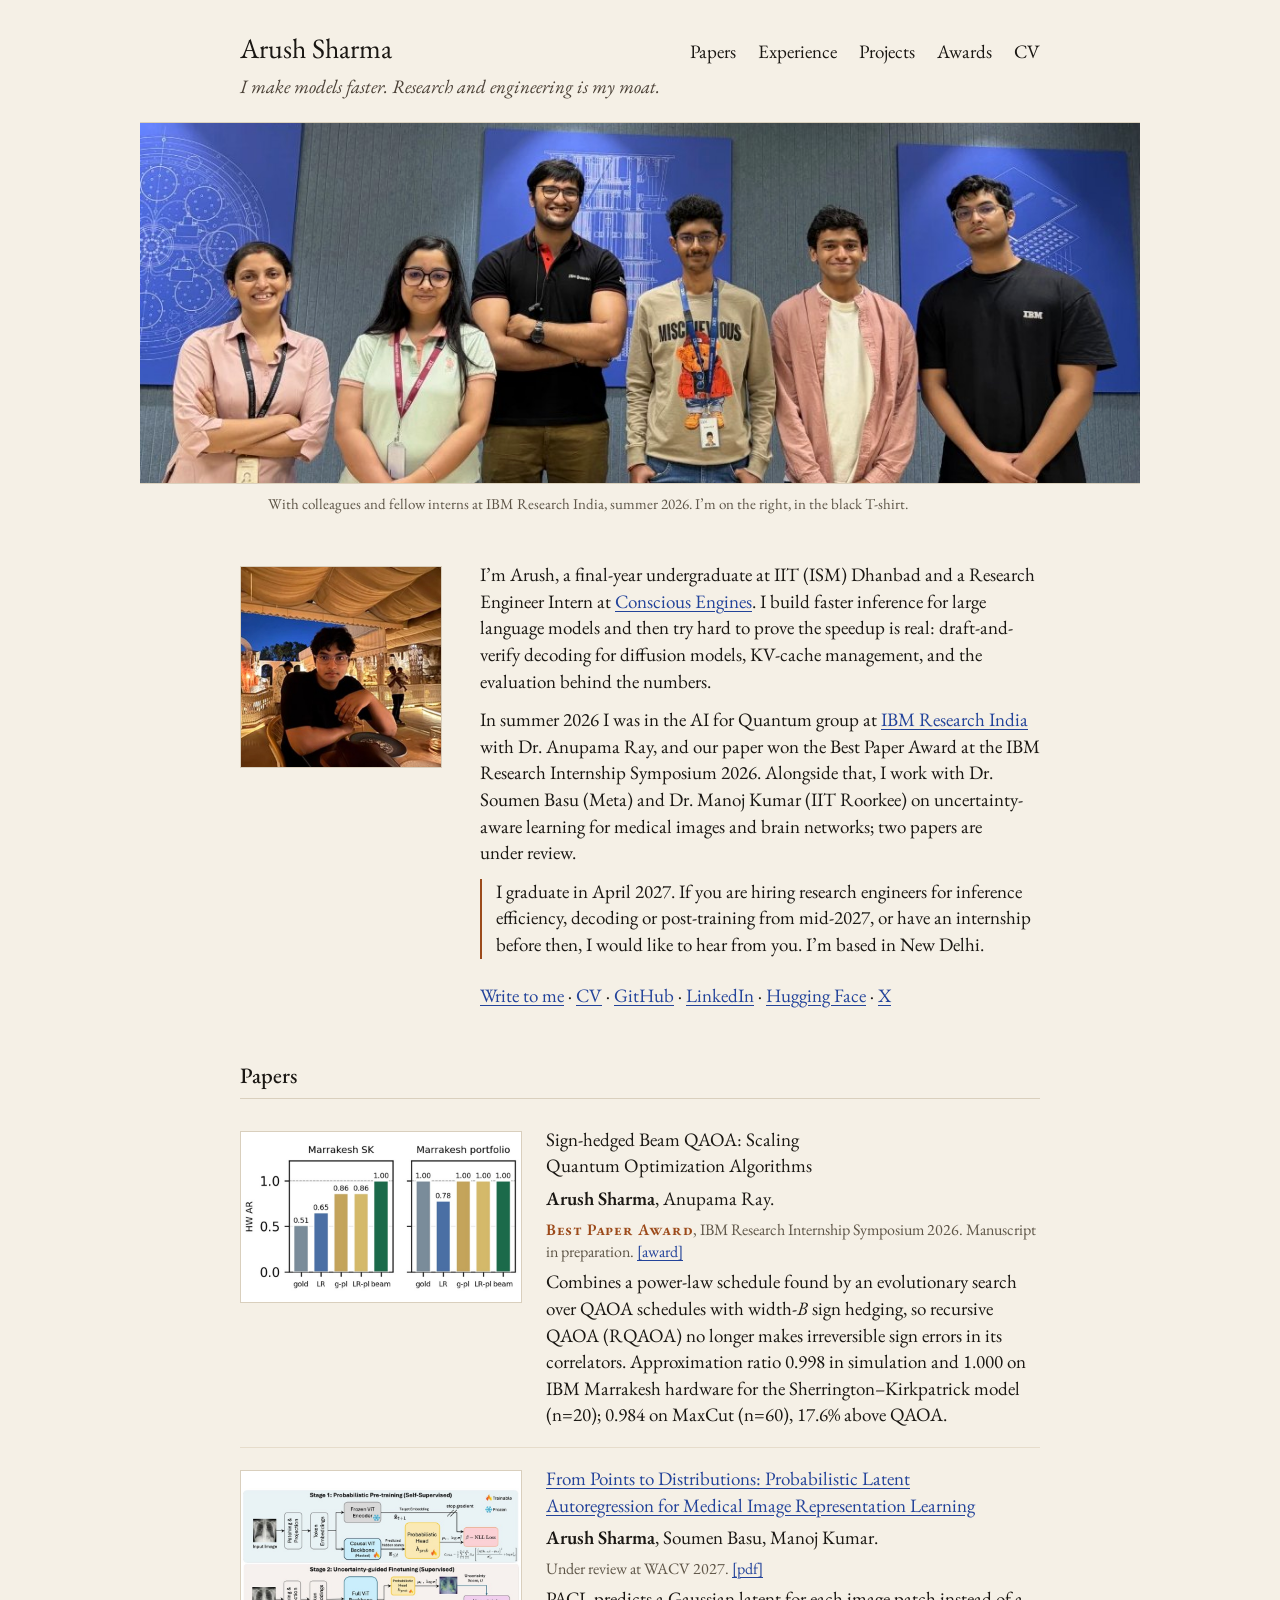
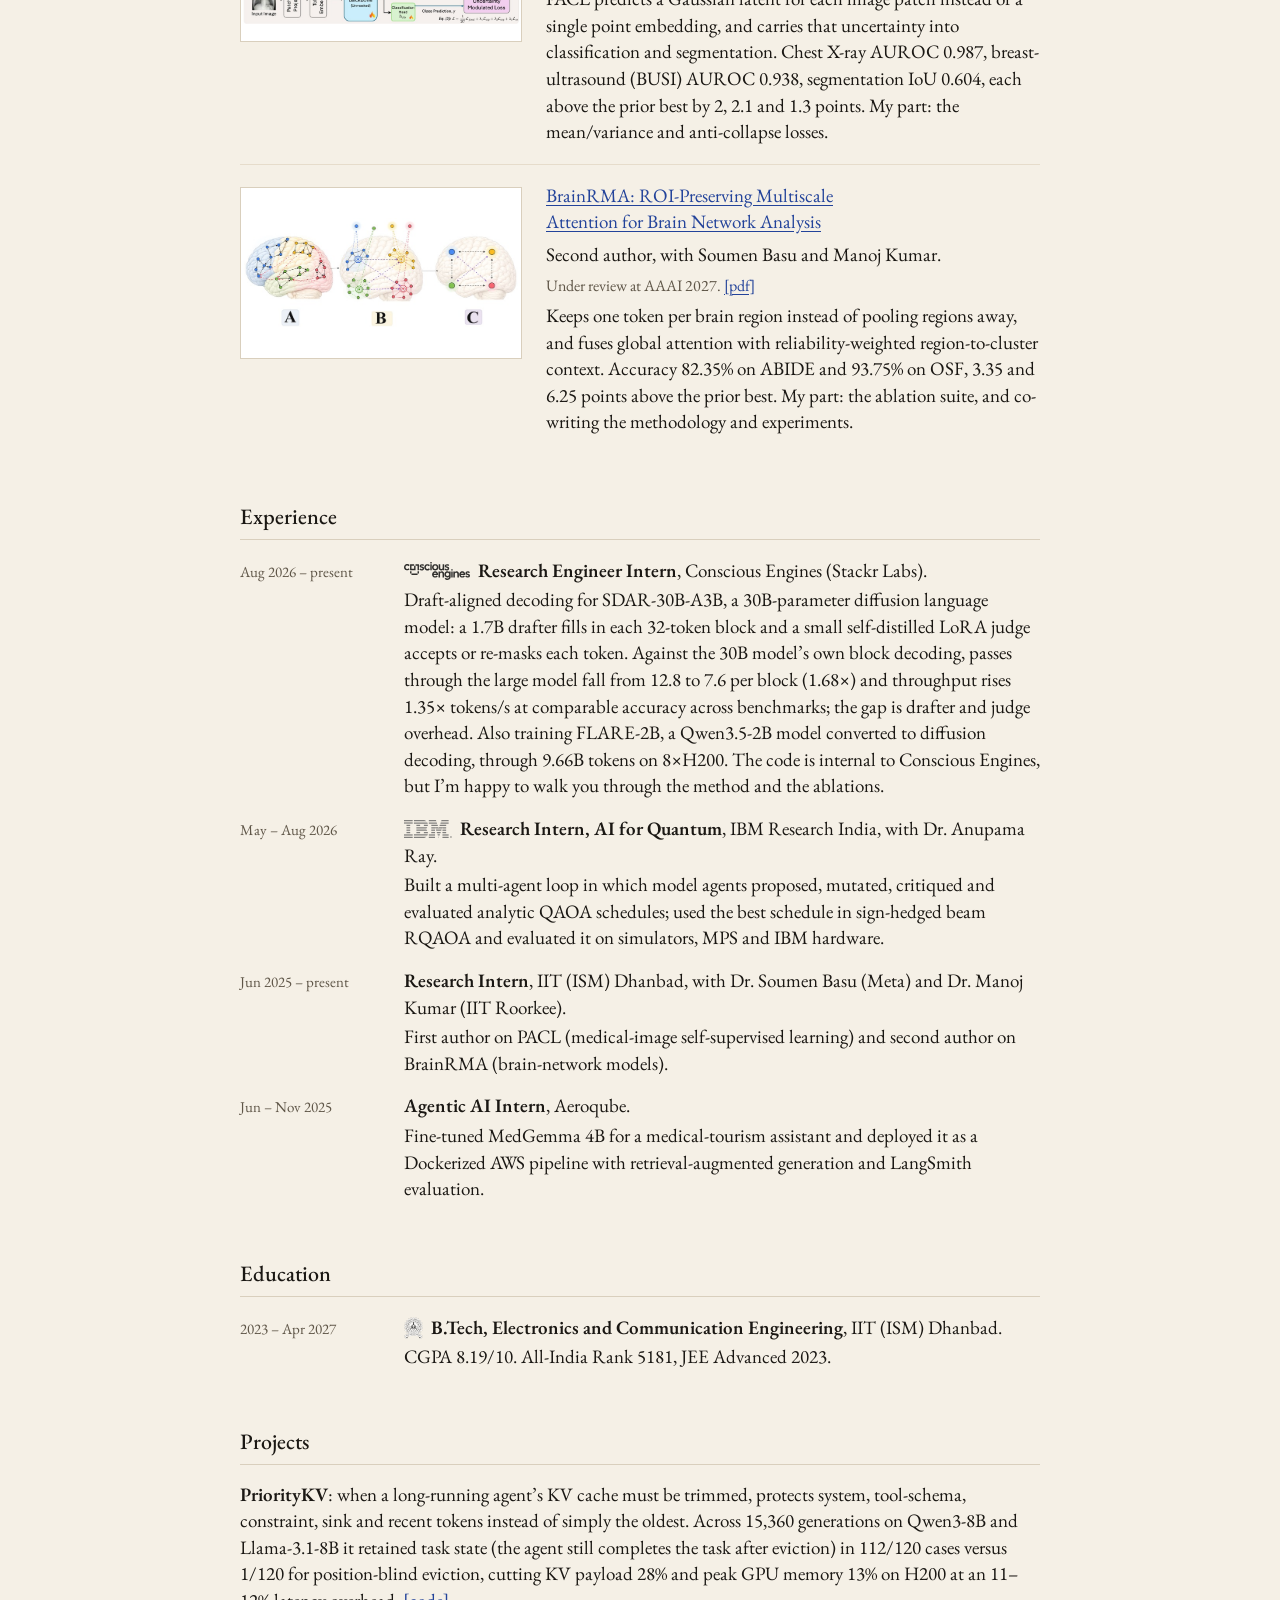
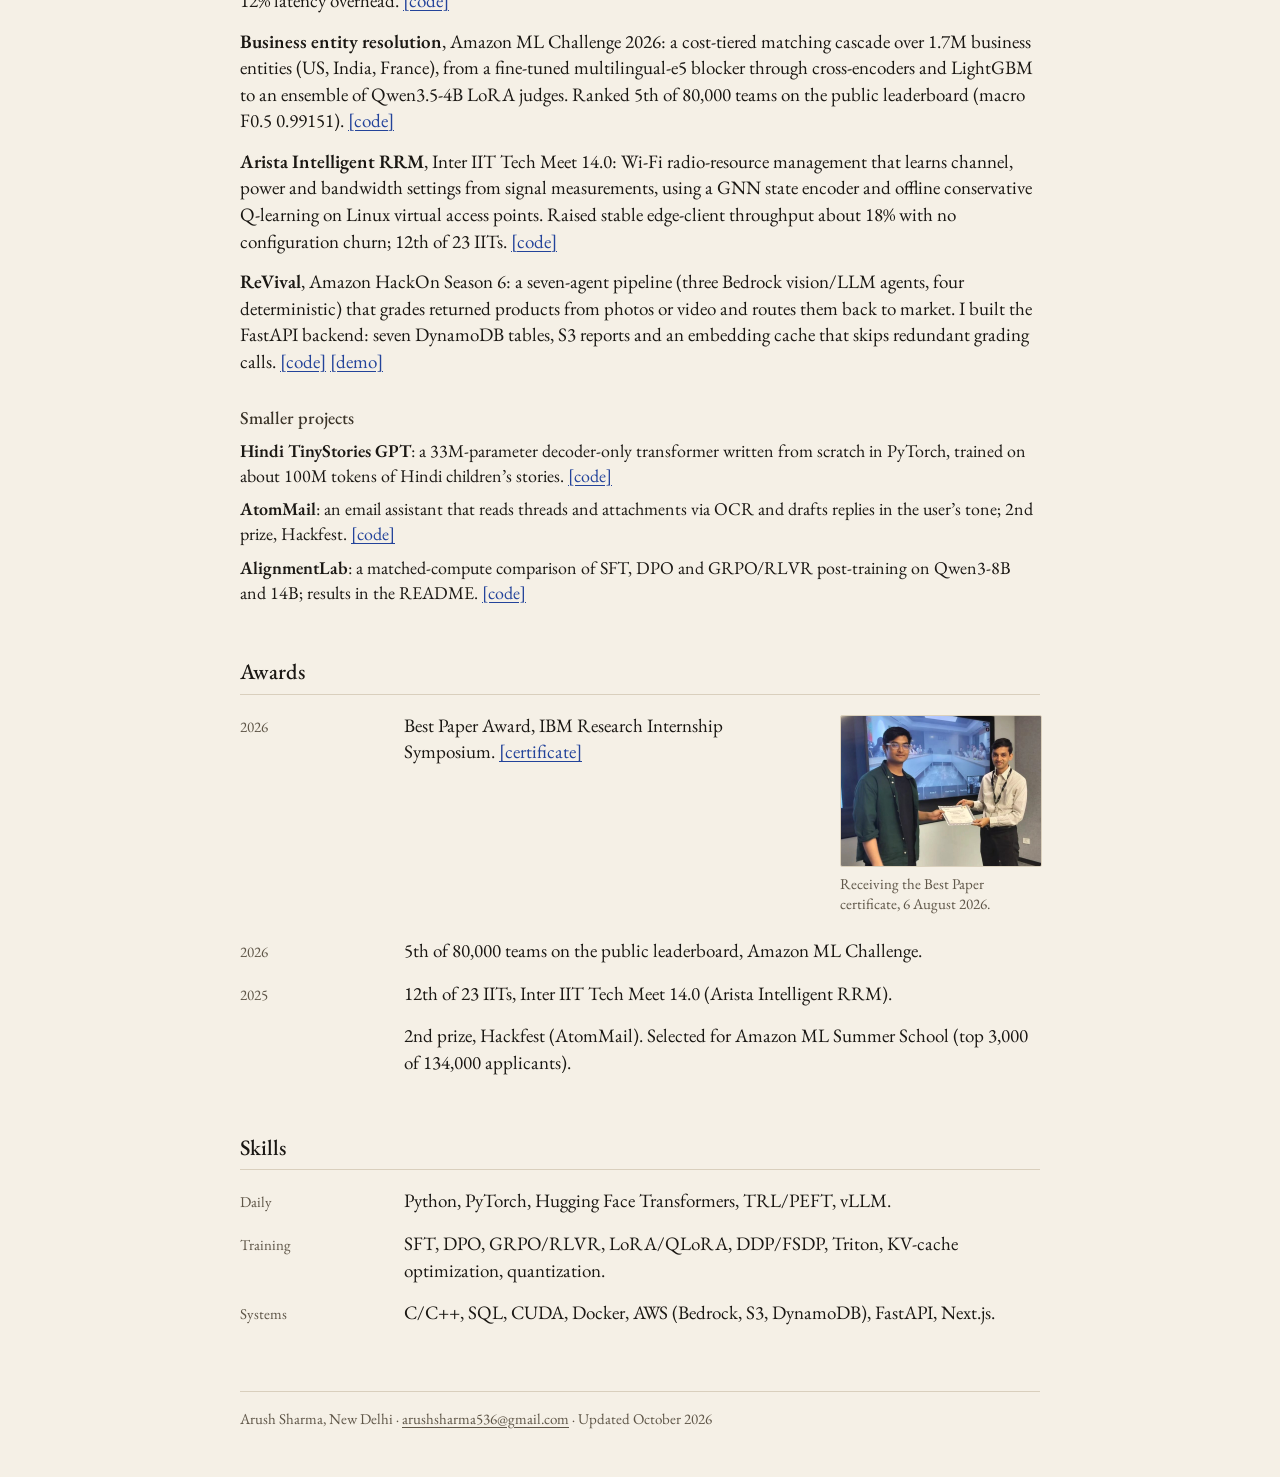
==== commit 51d0a729: "Caption and pull line in Arush's words" ====
--- a/index.html
+++ b/index.html
@@ -48,7 +48,7 @@
 <div class="page">
   <header class="site-header">
     <a class="site-title" href="/">Arush Sharma</a>
-    <span class="pull">Making language models faster, and checking that they really are.</span>
+    <span class="pull">I make models faster. Research and engineering is my moat.</span>
     <nav class="site-nav">
       <a href="#papers">Papers</a>
       <a href="#experience">Experience</a>
@@ -63,7 +63,7 @@
       <source media="(max-width: 720px)" srcset="assets/ibm-team-mobile.jpg">
       <img src="assets/ibm-team-wide.jpg" alt="Arush with colleagues at IBM Research India, standing in front of blue quantum-chip blueprint panels" width="1096" height="462" fetchpriority="high">
     </picture>
-    <figcaption>With colleagues and fellow interns at IBM Research India, summer 2026. I’m in the beige sweater.</figcaption>
+    <figcaption>With colleagues and fellow interns at IBM Research India, summer 2026. I’m on the right, in the black T-shirt.</figcaption>
   </figure>
 
   <main>
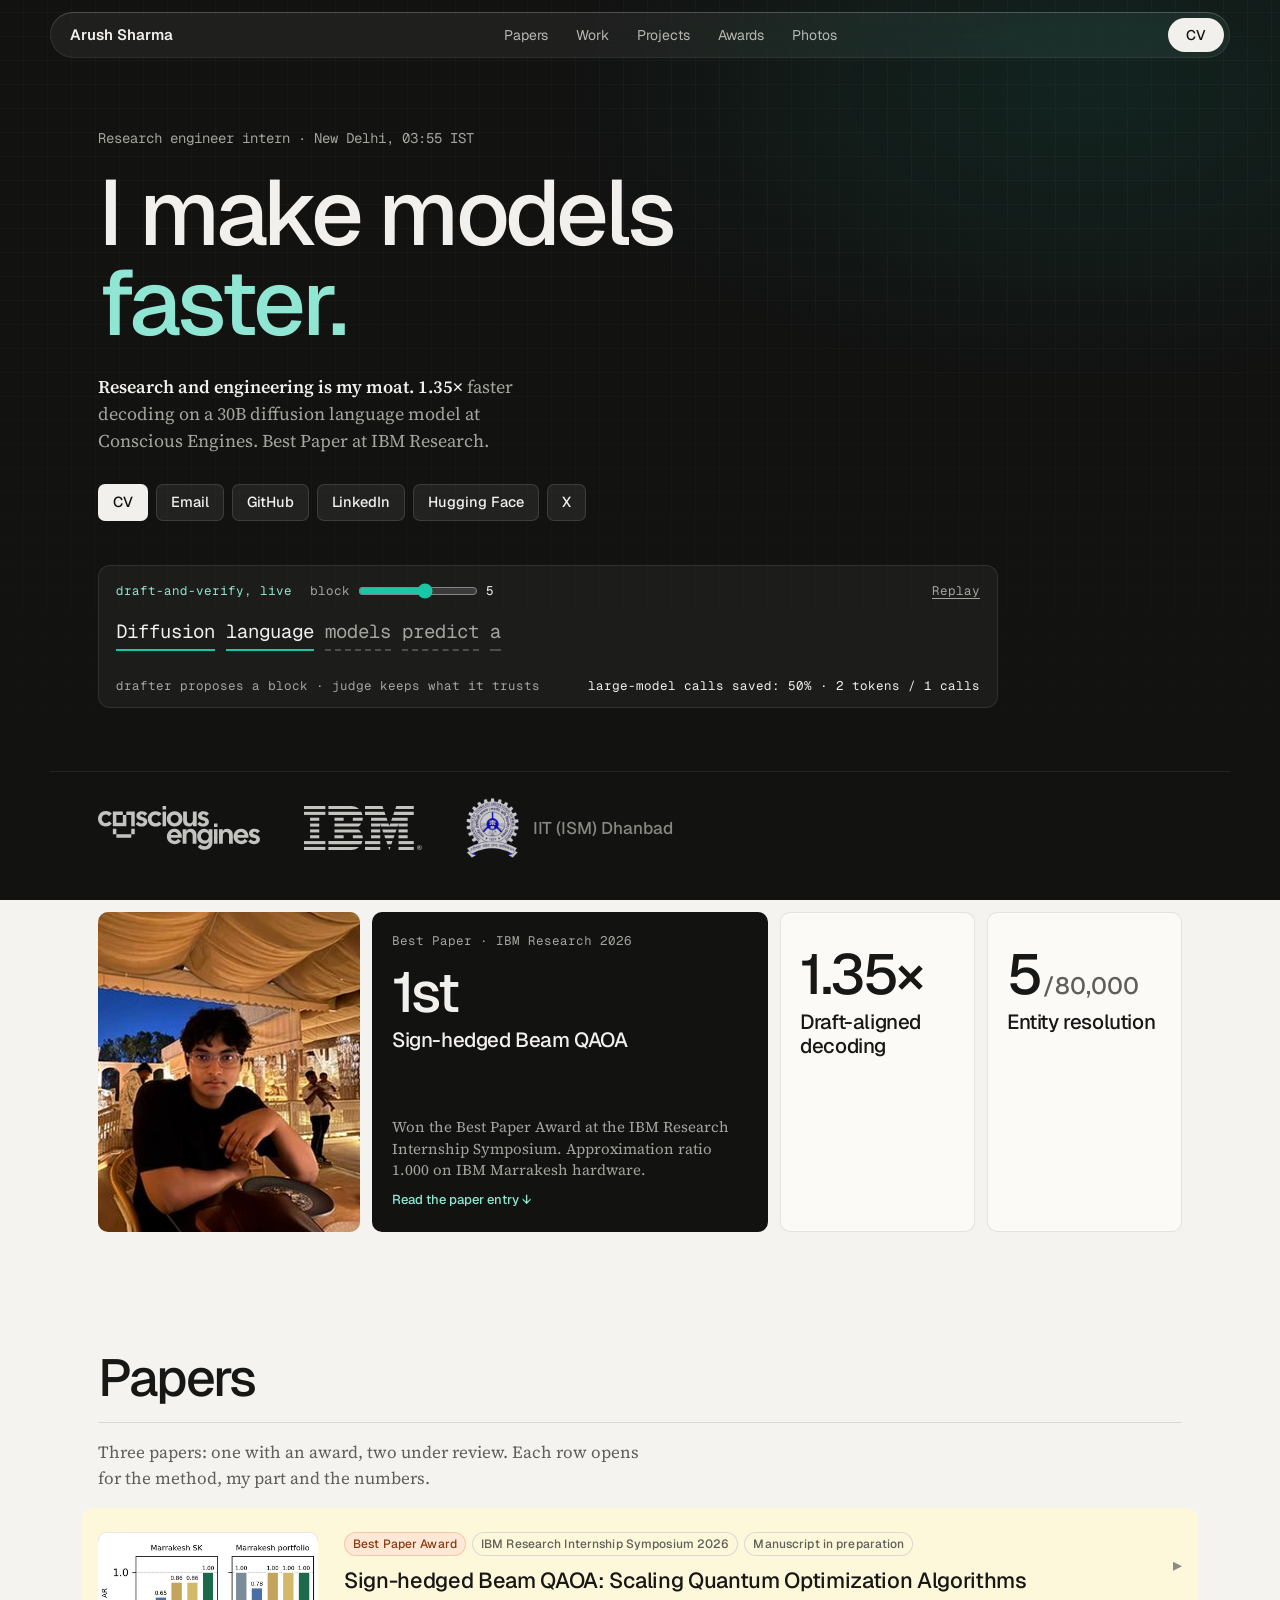
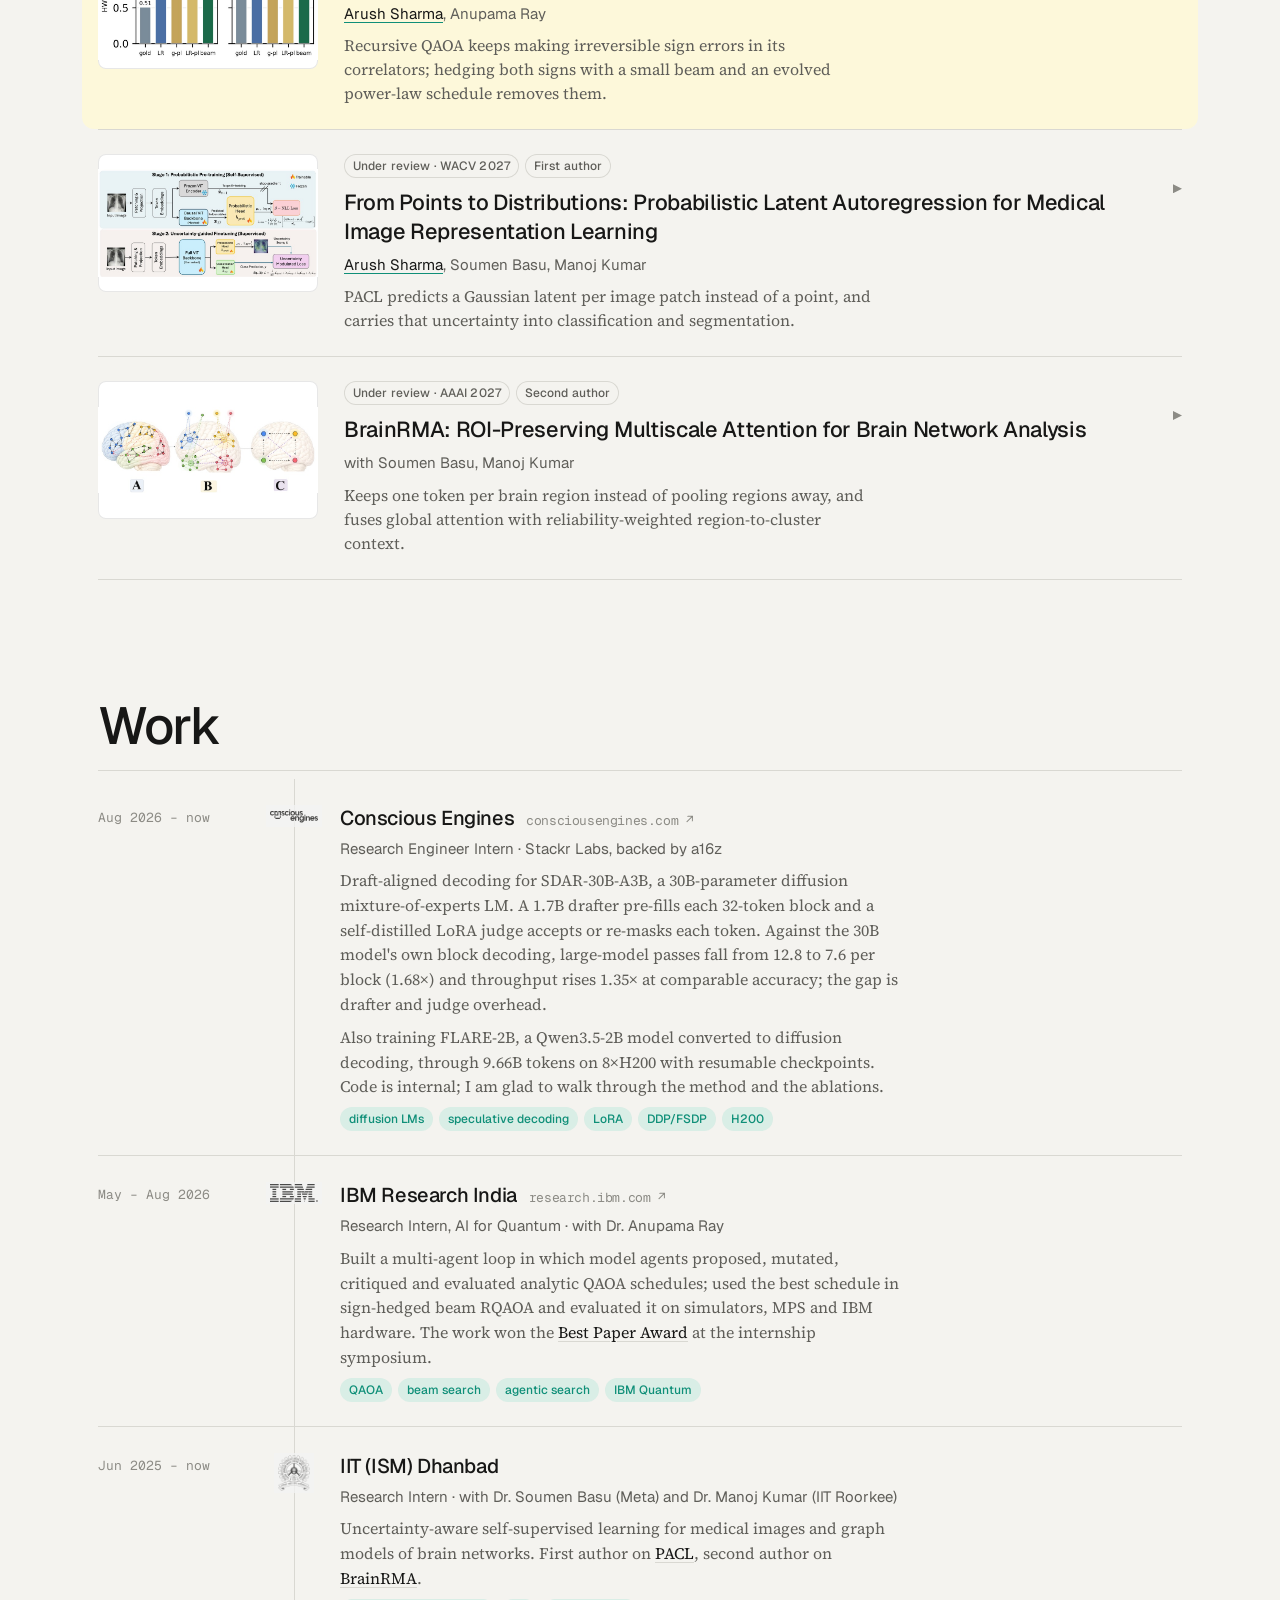
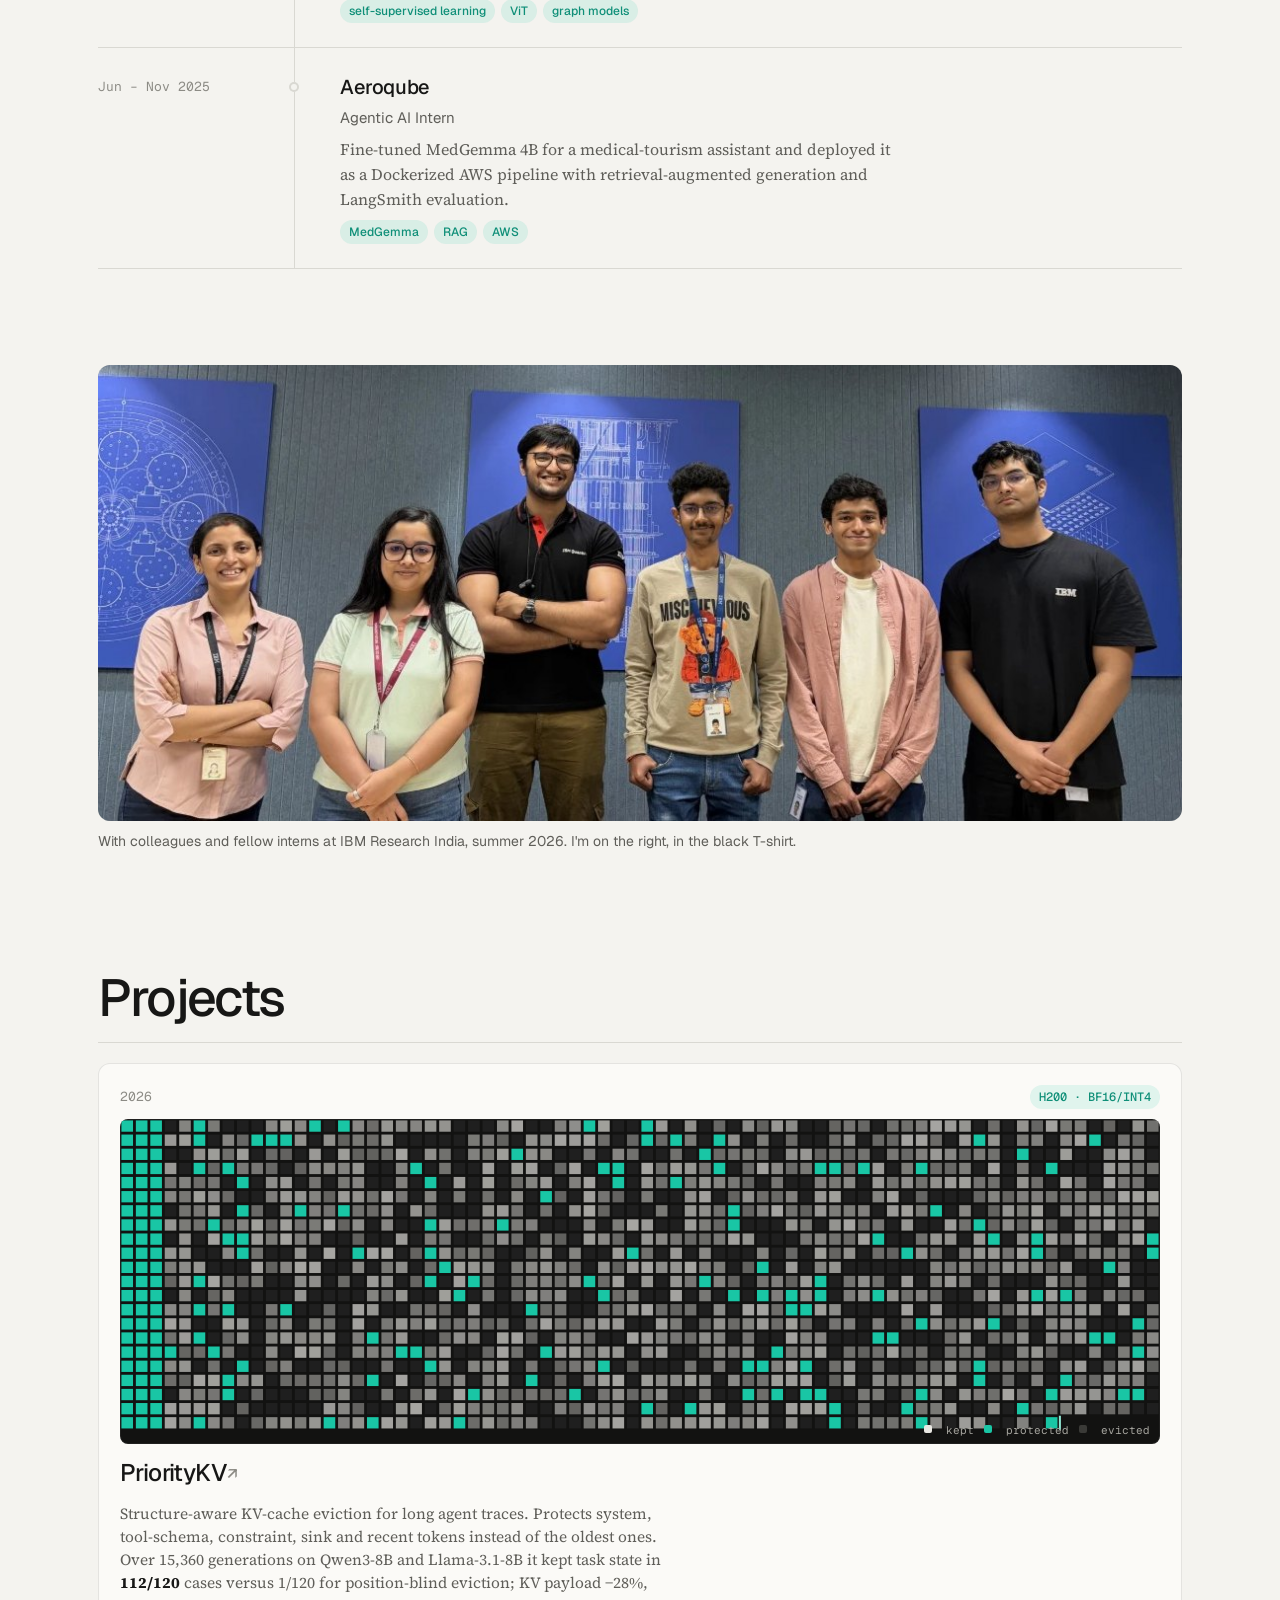
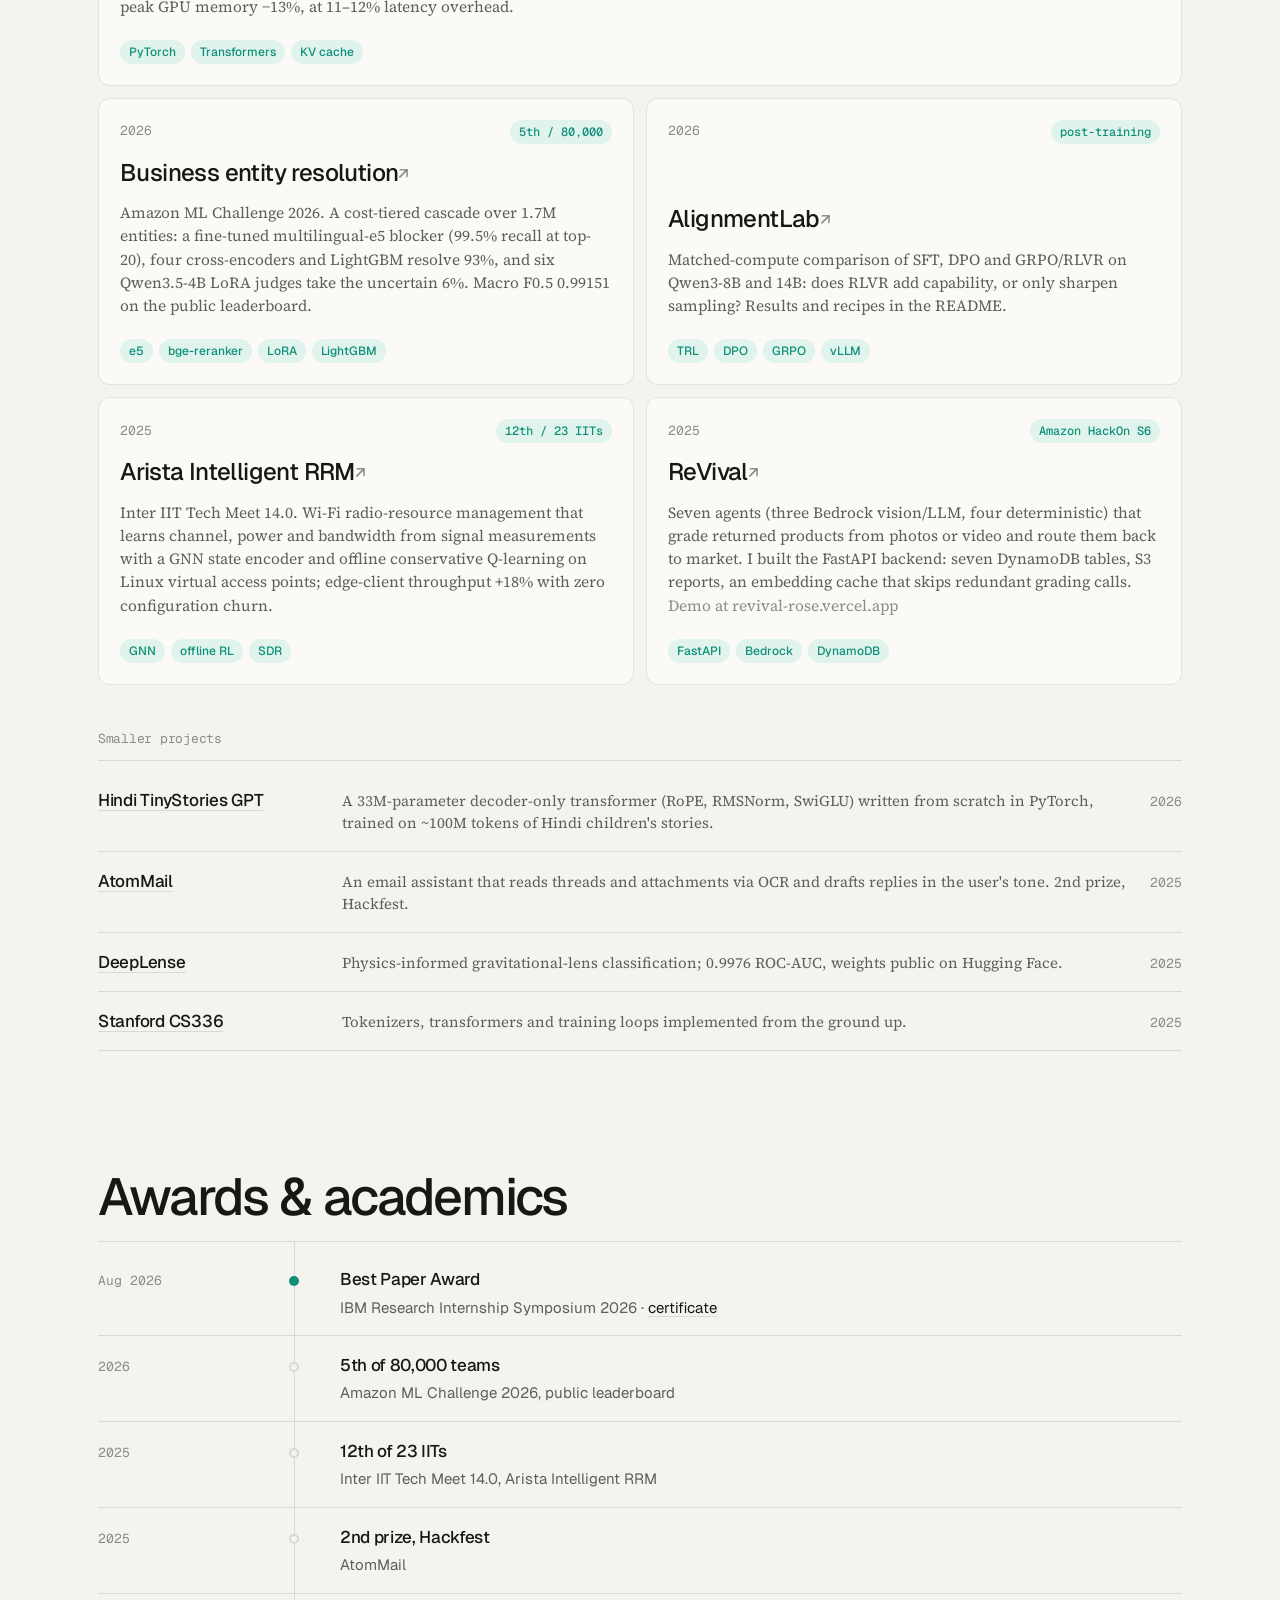
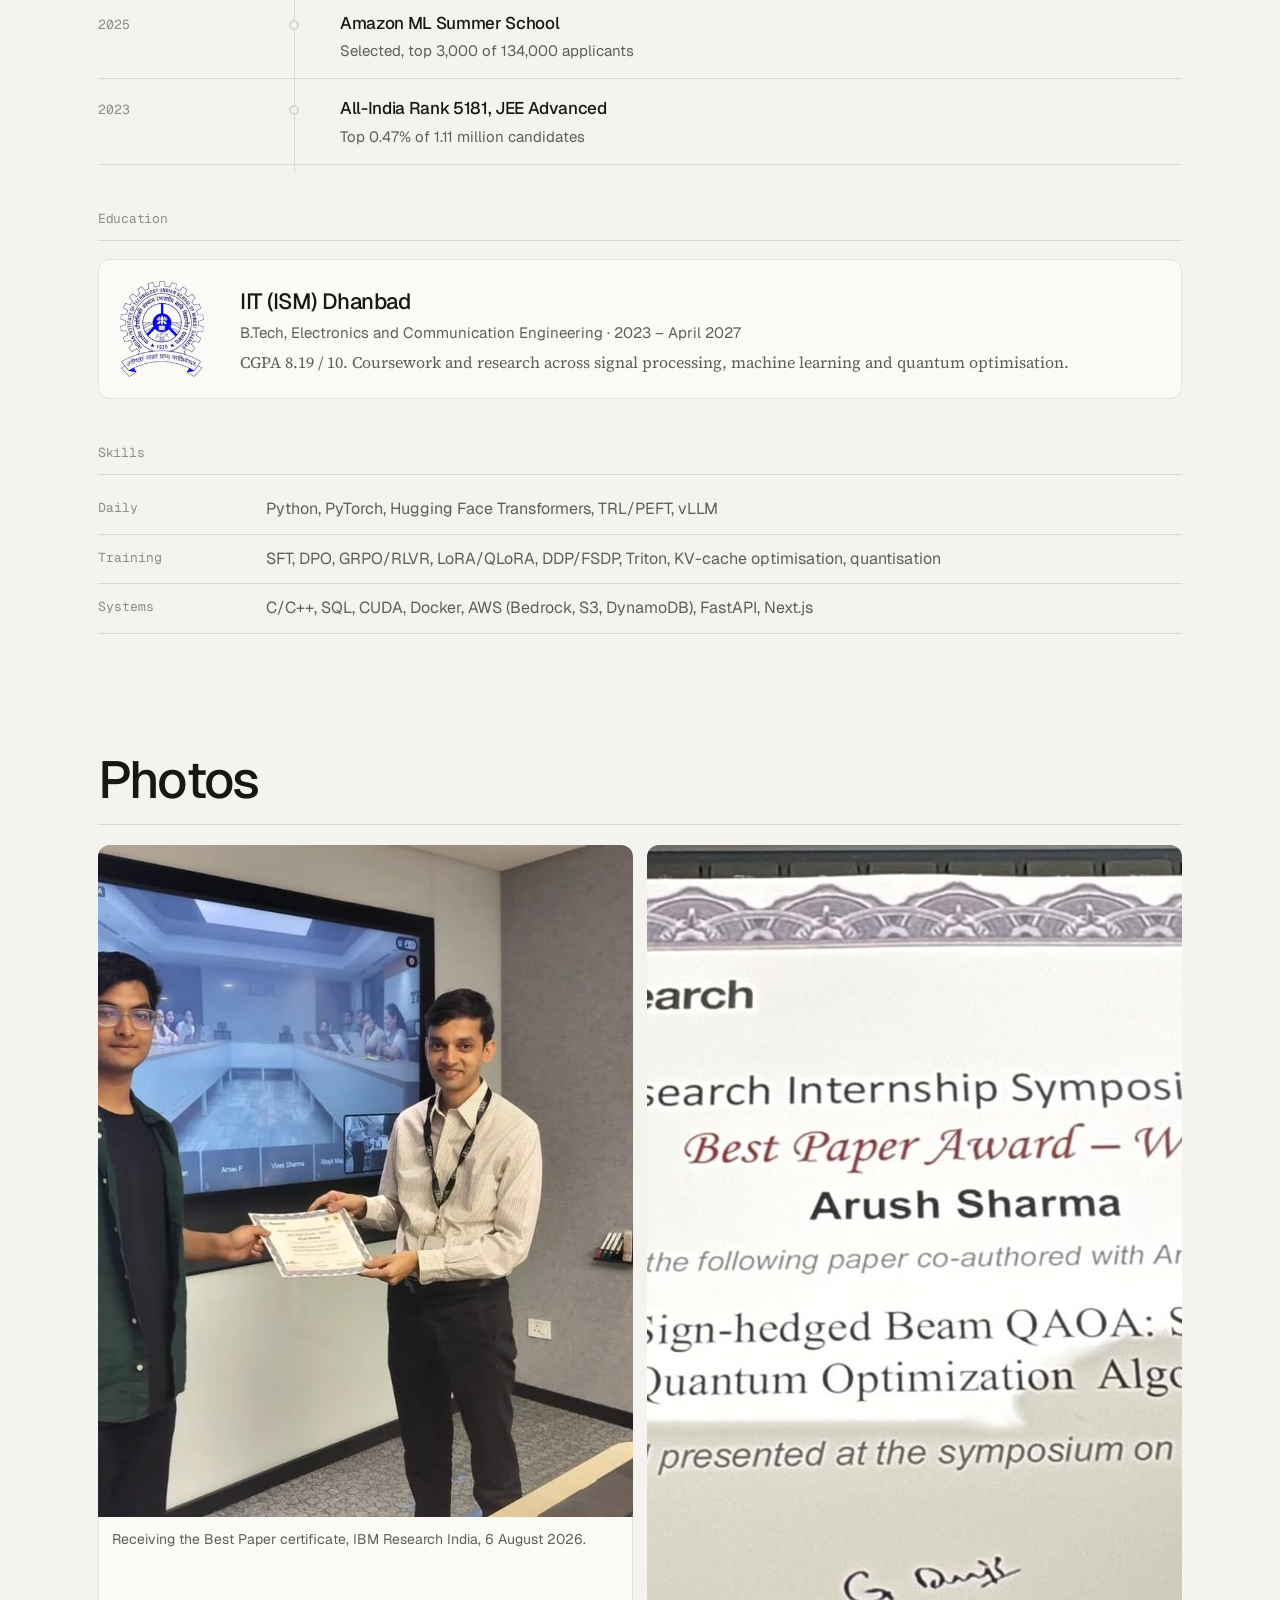
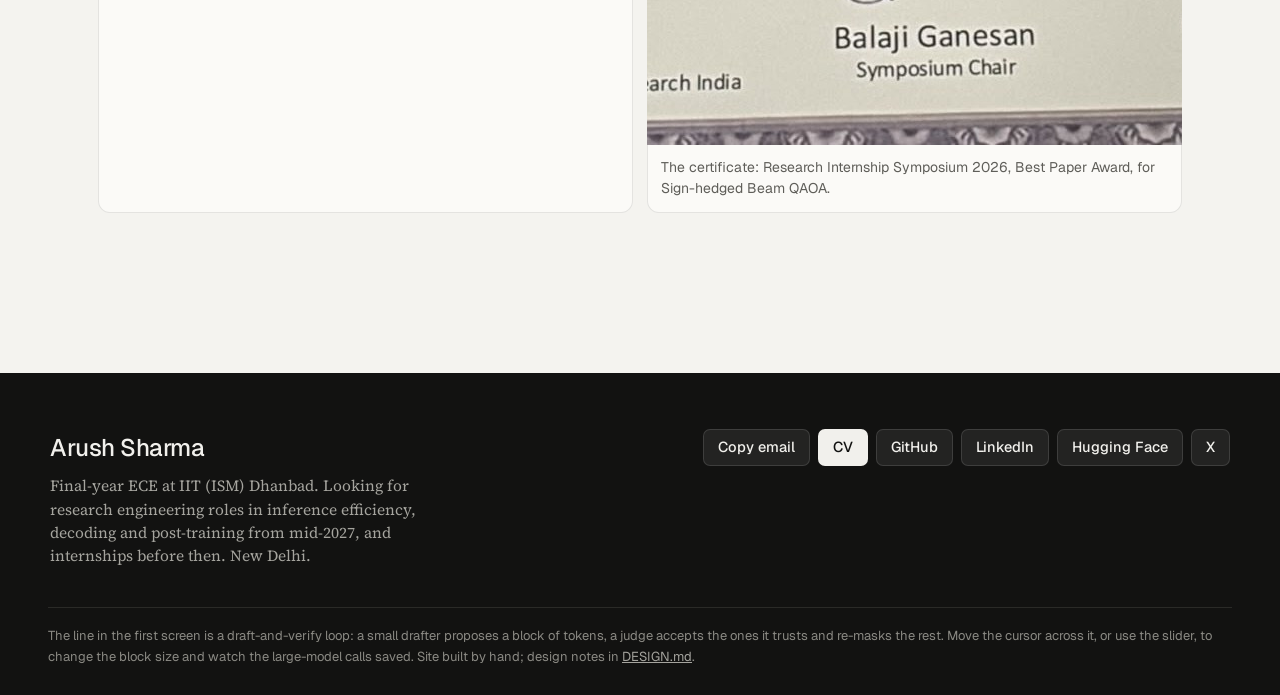
==== commit d0962c82: "Rebuild as an interactive site from a study of twelve personal sites Design map in DESIGN.md. Geist " ====
--- a/index.html
+++ b/index.html
@@ -4,26 +4,28 @@
   <meta charset="utf-8">
   <meta name="viewport" content="width=device-width, initial-scale=1">
   <title>Arush Sharma</title>
-  <meta name="description" content="Arush Sharma: final-year ECE undergraduate at IIT (ISM) Dhanbad and research engineer intern at Conscious Engines, working on faster decoding for large language models. Previously research intern at IBM Research India (Best Paper Award).">
+  <meta name="description" content="Arush Sharma makes models faster: draft-and-verify decoding for diffusion language models at Conscious Engines (1.35× tokens/s on a 30B MoE), KV-cache eviction, Best Paper at IBM Research. Final-year ECE at IIT (ISM) Dhanbad.">
   <meta name="author" content="Arush Sharma">
-  <meta name="theme-color" content="#f5f0e6">
+  <meta name="theme-color" content="#121211">
   <link rel="canonical" href="https://arushhh.com/">
   <meta property="og:type" content="website">
   <meta property="og:url" content="https://arushhh.com/">
   <meta property="og:title" content="Arush Sharma">
-  <meta property="og:description" content="Final-year ECE undergraduate at IIT (ISM) Dhanbad and research engineer intern working on faster decoding for large language models.">
-  <meta property="og:image" content="https://arushhh.com/assets/profile.jpg">
-  <meta property="og:image:width" content="600">
-  <meta property="og:image:height" content="600">
-  <meta name="twitter:card" content="summary">
+  <meta property="og:description" content="I make models faster. Research and engineering is my moat.">
+  <meta property="og:image" content="https://arushhh.com/og.png">
+  <meta property="og:image:width" content="1200">
+  <meta property="og:image:height" content="630">
+  <meta name="twitter:card" content="summary_large_image">
   <meta name="twitter:creator" content="@Arushhh_Sharma">
+  <meta name="twitter:image" content="https://arushhh.com/og.png">
   <link rel="icon" href="favicon.svg" type="image/svg+xml">
   <link rel="icon" href="favicon-32.png" sizes="32x32" type="image/png">
   <link rel="apple-touch-icon" href="apple-touch-icon.png">
+  <script>document.documentElement.classList.add('js')</script>
   <link rel="preconnect" href="https://fonts.googleapis.com">
   <link rel="preconnect" href="https://fonts.gstatic.com" crossorigin>
-  <link href="https://fonts.googleapis.com/css2?family=EB+Garamond:ital,wght@0,400;0,500;0,600;1,400&display=swap" rel="stylesheet">
-  <link rel="stylesheet" href="style.css?v=6">
+  <link href="https://fonts.googleapis.com/css2?family=Geist:wght@400;500;600&family=Geist+Mono:wght@400;500&family=Source+Serif+4:ital,opsz,wght@0,8..60,400;0,8..60,600;1,8..60,400&display=swap" rel="stylesheet">
+  <link rel="stylesheet" href="style.css?v=8">
   <script type="application/ld+json">
   {
     "@context": "https://schema.org",
@@ -35,139 +37,350 @@
     "jobTitle": "Research Engineer Intern",
     "worksFor": { "@type": "Organization", "name": "Conscious Engines" },
     "affiliation": { "@type": "CollegeOrUniversity", "name": "IIT (ISM) Dhanbad" },
-    "sameAs": [
-      "https://github.com/Arush777",
-      "https://www.linkedin.com/in/arush-sharma-44a796288",
-      "https://x.com/Arushhh_Sharma",
-      "https://huggingface.co/Arushhh"
-    ]
+    "sameAs": ["https://github.com/Arush777","https://www.linkedin.com/in/arush-sharma-44a796288","https://x.com/Arushhh_Sharma","https://huggingface.co/Arushhh"]
   }
   </script>
 </head>
 <body>
-<div class="page">
-  <header class="site-header">
-    <a class="site-title" href="/">Arush Sharma</a>
-    <span class="pull">I make models faster. Research and engineering is my moat.</span>
-    <nav class="site-nav">
-      <a href="#papers">Papers</a>
-      <a href="#experience">Experience</a>
-      <a href="#projects">Projects</a>
-      <a href="#awards">Awards</a>
-      <a href="assets/Arush_Sharma_CV.pdf" target="_blank" rel="noopener">CV</a>
-    </nav>
-  </header>
-
-  <figure class="band">
+<a class="skip" href="#papers">Skip to content</a>
+
+<header class="bar" data-lens>
+  <a class="mark" href="#top">Arush Sharma</a>
+  <nav class="nav" aria-label="Sections">
+    <a href="#papers">Papers</a>
+    <a href="#work">Work</a>
+    <a href="#projects">Projects</a>
+    <a href="#awards">Awards</a>
+    <a href="#photos">Photos</a>
+  </nav>
+  <a class="btn" href="assets/Arush_Sharma_CV.pdf" target="_blank" rel="noopener">CV</a>
+</header>
+
+<main id="top">
+  <!-- Hero -->
+  <section class="hero" data-surface="dark">
+    <div class="hero-inner">
+      <p class="kicker" data-animate style="--i:0">Research engineer intern · New Delhi, <time class="clock">IST</time></p>
+      <h1 data-animate style="--i:1"><span class="reveal"><span>I make models</span></span> <span class="reveal"><span><em>faster.</em></span></span></h1>
+      <p class="hero-sub" data-animate style="--i:2"><strong>Research and engineering is my moat.</strong> <span class="dim"><b>1.35×</b> faster decoding on a 30B diffusion language model at Conscious Engines. Best Paper at IBM Research.</span></p>
+      <ul class="links" aria-label="Links" data-animate style="--i:3">
+        <li><a class="primary" href="assets/Arush_Sharma_CV.pdf" target="_blank" rel="noopener">CV</a></li>
+        <li><a href="mailto:arushsharma536@gmail.com">Email</a></li>
+        <li><a href="https://github.com/Arush777" target="_blank" rel="noopener">GitHub</a></li>
+        <li><a href="https://www.linkedin.com/in/arush-sharma-44a796288" target="_blank" rel="noopener">LinkedIn</a></li>
+        <li><a href="https://huggingface.co/Arushhh" target="_blank" rel="noopener">Hugging Face</a></li>
+        <li><a href="https://x.com/Arushhh_Sharma" target="_blank" rel="noopener">X</a></li>
+      </ul>
+
+      <!-- Live draft-and-verify strip -->
+      <figure class="dv" data-animate style="--i:4" aria-label="Draft-and-verify decoding, animated">
+        <div class="dv-head">
+          <span class="dv-title">draft-and-verify, live</span>
+          <label class="dv-k">block <input id="dv-k" type="range" min="1" max="8" value="5" aria-label="Draft block size"> <output id="dv-kv">5</output></label>
+          <button type="button" class="dv-replay" id="dv-replay">Replay</button>
+        </div>
+        <p class="dv-line" id="dv-line"><span class="tok ok">Diffusion</span> <span class="tok ok">language</span> <span class="tok ok">models</span> <span class="tok ok">unmask</span> <span class="tok ok">a</span> <span class="tok ok">whole</span> <span class="tok rej">batch</span> <span class="tok fix">block</span> <span class="tok ok">of</span> <span class="tok ok">tokens</span> <span class="tok ok">at</span> <span class="tok ok">once,</span> <span class="tok draft">so</span> <span class="tok draft">a</span> <span class="tok draft">small</span> <span class="tok draft">drafter</span> <span class="tok draft">can</span></p>
+        <figcaption class="dv-read" id="dv-read"><span>drafter proposes a block · judge keeps what it trusts</span><span id="dv-stat">large-model calls saved: 0%</span></figcaption>
+      </figure>
+    </div>
+    <ul class="strip" aria-label="Affiliations" data-animate style="--i:5">
+      <li><a href="https://consciousengines.com" target="_blank" rel="noopener" title="Conscious Engines"><img src="assets/logos/conscious-engines-light.svg" alt="Conscious Engines" width="708" height="192"></a></li>
+      <li><a href="https://research.ibm.com/labs/india" target="_blank" rel="noopener" title="IBM Research India"><img src="assets/logos/ibm-light.svg" alt="IBM Research" width="1075" height="401"></a></li>
+      <li><a href="https://www.iitism.ac.in/" target="_blank" rel="noopener" title="IIT (ISM) Dhanbad"><img class="crest" src="assets/logos/iit-ism.png" alt="IIT (ISM) Dhanbad" width="140" height="160"><span>IIT (ISM) Dhanbad</span></a></li>
+    </ul>
+  </section>
+
+  <!-- Highlights -->
+  <section class="highlights" data-surface="light" aria-label="Photo and highlights">
+    <figure class="photo"><img src="assets/profile.jpg" alt="Arush Sharma" width="600" height="600"></figure>
+    <a class="hl" href="#paper-qaoa">
+      <span class="hl-kind">Best Paper · IBM Research 2026</span>
+      <b class="hl-num">1st</b>
+      <h3>Sign-hedged Beam QAOA</h3>
+      <div class="hl-more"><p>Won the Best Paper Award at the IBM Research Internship Symposium. Approximation ratio 1.000 on IBM Marrakesh hardware.</p><span class="hl-go">Read the paper entry ↓</span></div>
+    </a>
+    <a class="hl" href="#work">
+      <span class="hl-kind">Decoding · Conscious Engines</span>
+      <b class="hl-num">1.35×</b>
+      <h3>Draft-aligned decoding</h3>
+      <div class="hl-more"><p>A 1.7B drafter fills each 32-token block and a LoRA judge keeps the tokens it trusts. Passes through the 30B model fall from 12.8 to 7.6 per block.</p><span class="hl-go">See the work ↓</span></div>
+    </a>
+    <a class="hl" href="#projects">
+      <span class="hl-kind">Amazon ML Challenge 2026</span>
+      <b class="hl-num">5<small>/80,000</small></b>
+      <h3>Entity resolution</h3>
+      <div class="hl-more"><p>A cost-tiered cascade over 1.7M business records: e5 blocker, cross-encoders, LightGBM, then Qwen LoRA judges. 5th on the public leaderboard.</p><span class="hl-go">See the project ↓</span></div>
+    </a>
+  </section>
+
+  <!-- Papers -->
+  <section id="papers" class="block" data-surface="light">
+    <h2>Papers</h2>
+    <p class="lede">Three papers: one with an award, two under review. Each row opens for the method, my part and the numbers.</p>
+    <ol class="papers" id="paper-list">
+      <li class="paper featured" id="paper-qaoa">
+        <button class="paper-head" type="button" aria-expanded="false" aria-controls="paper-qaoa-more">
+          <figure class="thumb"><img src="assets/fig-qaoa.jpg" alt="Approximation ratio on IBM Marrakesh hardware: sign-hedged beam reaches 1.00" width="840" height="456" loading="lazy"></figure>
+          <div class="meta">
+            <p class="tags"><span class="tag award">Best Paper Award</span><span class="tag">IBM Research Internship Symposium 2026</span><span class="tag">Manuscript in preparation</span></p>
+            <h3>Sign-hedged Beam QAOA: Scaling Quantum Optimization Algorithms</h3>
+            <p class="authors"><u>Arush Sharma</u>, Anupama Ray</p>
+            <p class="gist">Recursive QAOA keeps making irreversible sign errors in its correlators; hedging both signs with a small beam and an evolved power-law schedule removes them.</p>
+          </div>
+          <span class="chev" aria-hidden="true"></span>
+        </button>
+        <div class="more" id="paper-qaoa-more"><div class="more-inner">
+          <div class="more-grid">
+            <div>
+              <h4>Method</h4>
+              <p>A multi-agent loop proposed, mutated, critiqued and evaluated analytic QAOA schedules, evolving the linear ramp into a fixed power-law schedule. The schedule then drives a width-<i>B</i> sign-hedged beam over the recursive eliminations, evaluated on simulators, MPS and IBM hardware.</p>
+              <h4>My part</h4>
+              <p>The algorithm-discovery loop, the beam-hedged recursion, and the simulator, MPS and hardware evaluations.</p>
+            </div>
+            <div>
+              <h4>Numbers</h4>
+              <ul class="nums">
+                <li><b>0.998</b><span>approximation ratio, SK model n=20, simulation (2.1× over baseline)</span></li>
+                <li><b>1.000</b><span>on IBM Marrakesh hardware</span></li>
+                <li><b>0.984</b><span>MaxCut n=60, 17.6% above QAOA</span></li>
+                <li><b>0.983</b><span>20-asset portfolio, 26% above RQAOA</span></li>
+              </ul>
+              <p class="plinks"><a href="assets/ibm-best-paper-award.jpg" target="_blank" rel="noopener">Certificate</a><a href="https://research.ibm.com/labs/india" target="_blank" rel="noopener">IBM Research India</a></p>
+            </div>
+          </div>
+        </div></div>
+      </li>
+
+      <li class="paper" id="paper-pacl">
+        <button class="paper-head" type="button" aria-expanded="false" aria-controls="paper-pacl-more">
+          <figure class="thumb"><img src="assets/fig-pacl.jpg" alt="PACL overview: probabilistic pre-training then uncertainty-guided fine-tuning" width="840" height="410" loading="lazy"></figure>
+          <div class="meta">
+            <p class="tags"><span class="tag">Under review · WACV 2027</span><span class="tag">First author</span></p>
+            <h3>From Points to Distributions: Probabilistic Latent Autoregression for Medical Image Representation Learning</h3>
+            <p class="authors"><u>Arush Sharma</u>, Soumen Basu, Manoj Kumar</p>
+            <p class="gist">PACL predicts a Gaussian latent per image patch instead of a point, and carries that uncertainty into classification and segmentation.</p>
+          </div>
+          <span class="chev" aria-hidden="true"></span>
+        </button>
+        <div class="more" id="paper-pacl-more"><div class="more-inner">
+          <div class="more-grid">
+            <div>
+              <h4>Method</h4>
+              <p>A masked causal ViT with a distributional head predicts the latent distribution of future patches, trained with a β-NLL against frozen target embeddings. At fine-tuning time the predicted variance becomes an uncertainty score that modulates the classification and segmentation losses.</p>
+              <h4>My part</h4>
+              <p>The mean/variance and anti-collapse losses, and the chest X-ray and ultrasound experiments.</p>
+            </div>
+            <div>
+              <h4>Numbers</h4>
+              <ul class="nums">
+                <li><b>0.987</b><span>chest X-ray AUROC (+2.0 pts over prior best)</span></li>
+                <li><b>0.938</b><span>BUSI breast-ultrasound AUROC (+2.1 pts)</span></li>
+                <li><b>0.604</b><span>segmentation IoU (+1.3 pts)</span></li>
+              </ul>
+              <p class="plinks"><a href="assets/papers/pacl-wacv2027.pdf" target="_blank" rel="noopener">PDF</a></p>
+            </div>
+          </div>
+        </div></div>
+      </li>
+
+      <li class="paper" id="paper-brainrma">
+        <button class="paper-head" type="button" aria-expanded="false" aria-controls="paper-brainrma-more">
+          <figure class="thumb"><img src="assets/fig-brainrma.jpg" alt="Multiscale communication in BrainRMA" width="720" height="281" loading="lazy"></figure>
+          <div class="meta">
+            <p class="tags"><span class="tag">Under review · AAAI 2027</span><span class="tag">Second author</span></p>
+            <h3>BrainRMA: ROI-Preserving Multiscale Attention for Brain Network Analysis</h3>
+            <p class="authors">with Soumen Basu, Manoj Kumar</p>
+            <p class="gist">Keeps one token per brain region instead of pooling regions away, and fuses global attention with reliability-weighted region-to-cluster context.</p>
+          </div>
+          <span class="chev" aria-hidden="true"></span>
+        </button>
+        <div class="more" id="paper-brainrma-more"><div class="more-inner">
+          <div class="more-grid">
+            <div>
+              <h4>Method</h4>
+              <p>A subject-specific brain graph is built from functional connectivity. A position-aware long-range encoder keeps every region's token, while a module-aware branch learns cluster context and fuses it back through a reliability-weighted gate, so regional identity survives to the readout.</p>
+              <h4>My part</h4>
+              <p>The ablation suite, and co-writing the methodology and experiments.</p>
+            </div>
+            <div>
+              <h4>Numbers</h4>
+              <ul class="nums">
+                <li><b>82.35%</b><span>accuracy on ABIDE (+3.35 pts over prior best)</span></li>
+                <li><b>93.75%</b><span>accuracy on OSF (+6.25 pts)</span></li>
+              </ul>
+              <p class="plinks"><a href="assets/papers/brainrma-aaai2027.pdf" target="_blank" rel="noopener">PDF</a></p>
+            </div>
+          </div>
+        </div></div>
+      </li>
+    </ol>
+  </section>
+
+  <!-- Work -->
+  <section id="work" class="block" data-surface="light">
+    <h2>Work</h2>
+    <ol class="tl">
+      <li class="row">
+        <span class="when">Aug 2026 – now</span>
+        <span class="spine"><img src="assets/logos/conscious-engines-dark.svg" alt="" width="708" height="192"></span>
+        <div class="body">
+          <h3>Conscious Engines <a class="org" href="https://consciousengines.com" target="_blank" rel="noopener">consciousengines.com ↗</a></h3>
+          <p class="role">Research Engineer Intern · Stackr Labs, backed by a16z</p>
+          <p>Draft-aligned decoding for SDAR-30B-A3B, a 30B-parameter diffusion mixture-of-experts LM. A 1.7B drafter pre-fills each 32-token block and a self-distilled LoRA judge accepts or re-masks each token. Against the 30B model's own block decoding, large-model passes fall from 12.8 to 7.6 per block (1.68×) and throughput rises 1.35× at comparable accuracy; the gap is drafter and judge overhead.</p>
+          <p>Also training FLARE-2B, a Qwen3.5-2B model converted to diffusion decoding, through 9.66B tokens on 8×H200 with resumable checkpoints. Code is internal; I am glad to walk through the method and the ablations.</p>
+          <p class="pills"><span>diffusion LMs</span><span>speculative decoding</span><span>LoRA</span><span>DDP/FSDP</span><span>H200</span></p>
+        </div>
+      </li>
+      <li class="row">
+        <span class="when">May – Aug 2026</span>
+        <span class="spine"><img src="assets/logos/ibm-dark.svg" alt="" width="1075" height="401"></span>
+        <div class="body">
+          <h3>IBM Research India <a class="org" href="https://research.ibm.com/labs/india" target="_blank" rel="noopener">research.ibm.com ↗</a></h3>
+          <p class="role">Research Intern, AI for Quantum · with Dr. Anupama Ray</p>
+          <p>Built a multi-agent loop in which model agents proposed, mutated, critiqued and evaluated analytic QAOA schedules; used the best schedule in sign-hedged beam RQAOA and evaluated it on simulators, MPS and IBM hardware. The work won the <a href="#paper-qaoa">Best Paper Award</a> at the internship symposium.</p>
+          <p class="pills"><span>QAOA</span><span>beam search</span><span>agentic search</span><span>IBM Quantum</span></p>
+        </div>
+      </li>
+      <li class="row">
+        <span class="when">Jun 2025 – now</span>
+        <span class="spine"><img class="crest" src="assets/logos/iit-ism.png" alt="" width="140" height="160"></span>
+        <div class="body">
+          <h3>IIT (ISM) Dhanbad</h3>
+          <p class="role">Research Intern · with Dr. Soumen Basu (Meta) and Dr. Manoj Kumar (IIT Roorkee)</p>
+          <p>Uncertainty-aware self-supervised learning for medical images and graph models of brain networks. First author on <a href="#paper-pacl">PACL</a>, second author on <a href="#paper-brainrma">BrainRMA</a>.</p>
+          <p class="pills"><span>self-supervised learning</span><span>ViT</span><span>graph models</span></p>
+        </div>
+      </li>
+      <li class="row">
+        <span class="when">Jun – Nov 2025</span>
+        <span class="spine"><i class="dot" aria-hidden="true"></i></span>
+        <div class="body">
+          <h3>Aeroqube</h3>
+          <p class="role">Agentic AI Intern</p>
+          <p>Fine-tuned MedGemma 4B for a medical-tourism assistant and deployed it as a Dockerized AWS pipeline with retrieval-augmented generation and LangSmith evaluation.</p>
+          <p class="pills"><span>MedGemma</span><span>RAG</span><span>AWS</span></p>
+        </div>
+      </li>
+    </ol>
+  </section>
+
+  <!-- Team photo band -->
+  <section class="band" data-surface="light" aria-label="Team photo">
     <picture>
       <source media="(max-width: 720px)" srcset="assets/ibm-team-mobile.jpg">
-      <img src="assets/ibm-team-wide.jpg" alt="Arush with colleagues at IBM Research India, standing in front of blue quantum-chip blueprint panels" width="1096" height="462" fetchpriority="high">
+      <img src="assets/ibm-team-wide.jpg" alt="Arush with colleagues at IBM Research India, standing in front of blue quantum-chip blueprint panels" width="1096" height="462" loading="lazy">
     </picture>
-    <figcaption>With colleagues and fellow interns at IBM Research India, summer 2026. I’m on the right, in the black T-shirt.</figcaption>
-  </figure>
-
-  <main>
-    <section class="intro">
-      <img class="portrait" src="assets/profile.jpg" alt="Arush Sharma" width="600" height="600">
-      <div class="bio">
-        <p>I’m Arush, a final-year undergraduate at IIT (ISM) Dhanbad and a Research Engineer Intern at <a href="https://consciousengines.com">Conscious Engines</a>. I build faster inference for large language models and then try hard to prove the speedup is real: draft-and-verify decoding for diffusion models, KV-cache management, and the evaluation behind the numbers.</p>
-        <p>In summer 2026 I was in the AI for Quantum group at <a href="https://research.ibm.com/labs/india">IBM Research India</a> with Dr. Anupama Ray, and our paper won the Best Paper Award at the IBM Research Internship Symposium 2026. Alongside that, I work with Dr. Soumen Basu (Meta) and Dr. Manoj Kumar (IIT Roorkee) on uncertainty-aware learning for medical images and brain networks; two papers are under review.</p>
-        <p class="ask">I graduate in April 2027. If you are hiring research engineers for inference efficiency, decoding or post-training from mid-2027, or have an internship before then, I would like to hear from you. I’m based in New Delhi.</p>
-        <p class="links"><a href="mailto:arushsharma536@gmail.com">Write to me</a> · <a href="assets/Arush_Sharma_CV.pdf" target="_blank" rel="noopener">CV</a> · <a href="https://github.com/Arush777">GitHub</a> · <a href="https://www.linkedin.com/in/arush-sharma-44a796288">LinkedIn</a> · <a href="https://huggingface.co/Arushhh">Hugging Face</a> · <a href="https://x.com/Arushhh_Sharma">X</a></p>
+    <p class="band-cap">With colleagues and fellow interns at IBM Research India, summer 2026. I'm on the right, in the black T-shirt.</p>
+  </section>
+
+  <!-- Projects -->
+  <section id="projects" class="block" data-surface="light">
+    <h2>Projects</h2>
+    <div class="cards">
+      <a class="card wide" data-lens href="https://github.com/Arush777/Priority_KV" target="_blank" rel="noopener">
+        <div class="card-top"><span class="when">2026</span><span class="status">H200 · BF16/INT4</span></div>
+        <div class="viz" aria-hidden="true"><canvas id="kv" width="640" height="200"></canvas><span class="viz-legend"><i class="k-keep"></i>kept <i class="k-prot"></i>protected <i class="k-ev"></i>evicted</span></div>
+        <h3>PriorityKV</h3>
+        <p>Structure-aware KV-cache eviction for long agent traces. Protects system, tool-schema, constraint, sink and recent tokens instead of the oldest ones. Over 15,360 generations on Qwen3-8B and Llama-3.1-8B it kept task state in <b>112/120</b> cases versus 1/120 for position-blind eviction; KV payload −28%, peak GPU memory −13%, at 11–12% latency overhead.</p>
+        <p class="pills"><span>PyTorch</span><span>Transformers</span><span>KV cache</span></p>
+      </a>
+      <a class="card" data-lens href="https://github.com/NoviceCoderInfinity/clauders" target="_blank" rel="noopener">
+        <div class="card-top"><span class="when">2026</span><span class="status">5th / 80,000</span></div>
+        <h3>Business entity resolution</h3>
+        <p>Amazon ML Challenge 2026. A cost-tiered cascade over 1.7M entities: a fine-tuned multilingual-e5 blocker (99.5% recall at top-20), four cross-encoders and LightGBM resolve 93%, and six Qwen3.5-4B LoRA judges take the uncertain 6%. Macro F0.5 0.99151 on the public leaderboard.</p>
+        <p class="pills"><span>e5</span><span>bge-reranker</span><span>LoRA</span><span>LightGBM</span></p>
+      </a>
+      <a class="card" data-lens href="https://github.com/Arush777/AlignmentLab" target="_blank" rel="noopener">
+        <div class="card-top"><span class="when">2026</span><span class="status">post-training</span></div>
+        <h3>AlignmentLab</h3>
+        <p>Matched-compute comparison of SFT, DPO and GRPO/RLVR on Qwen3-8B and 14B: does RLVR add capability, or only sharpen sampling? Results and recipes in the README.</p>
+        <p class="pills"><span>TRL</span><span>DPO</span><span>GRPO</span><span>vLLM</span></p>
+      </a>
+      <a class="card" data-lens href="https://github.com/HappySaxena/Arista_High_Prep_InterIIT_14.0" target="_blank" rel="noopener">
+        <div class="card-top"><span class="when">2025</span><span class="status">12th / 23 IITs</span></div>
+        <h3>Arista Intelligent RRM</h3>
+        <p>Inter IIT Tech Meet 14.0. Wi-Fi radio-resource management that learns channel, power and bandwidth from signal measurements with a GNN state encoder and offline conservative Q-learning on Linux virtual access points; edge-client throughput +18% with zero configuration churn.</p>
+        <p class="pills"><span>GNN</span><span>offline RL</span><span>SDR</span></p>
+      </a>
+      <a class="card" data-lens href="https://github.com/Arush777/ReVival" target="_blank" rel="noopener">
+        <div class="card-top"><span class="when">2025</span><span class="status">Amazon HackOn S6</span></div>
+        <h3>ReVival</h3>
+        <p>Seven agents (three Bedrock vision/LLM, four deterministic) that grade returned products from photos or video and route them back to market. I built the FastAPI backend: seven DynamoDB tables, S3 reports, an embedding cache that skips redundant grading calls. <span class="inl">Demo at revival-rose.vercel.app</span></p>
+        <p class="pills"><span>FastAPI</span><span>Bedrock</span><span>DynamoDB</span></p>
+      </a>
+    </div>
+    <h3 class="sub">Smaller projects</h3>
+    <ol class="rows">
+      <li class="row"><h3><a href="https://github.com/Arush777/hindi-tinystories-gpt" target="_blank" rel="noopener">Hindi TinyStories GPT</a></h3><p>A 33M-parameter decoder-only transformer (RoPE, RMSNorm, SwiGLU) written from scratch in PyTorch, trained on ~100M tokens of Hindi children's stories.</p><span class="when">2026</span></li>
+      <li class="row"><h3><a href="https://github.com/Arush777/my-hackfest-atom-mail" target="_blank" rel="noopener">AtomMail</a></h3><p>An email assistant that reads threads and attachments via OCR and drafts replies in the user's tone. 2nd prize, Hackfest.</p><span class="when">2025</span></li>
+      <li class="row"><h3><a href="https://github.com/Arush777/Deeplense_GSoC" target="_blank" rel="noopener">DeepLense</a></h3><p>Physics-informed gravitational-lens classification; 0.9976 ROC-AUC, weights public on Hugging Face.</p><span class="when">2025</span></li>
+      <li class="row"><h3><a href="https://github.com/Arush777/Language_Modeling-stanford-cs336" target="_blank" rel="noopener">Stanford CS336</a></h3><p>Tokenizers, transformers and training loops implemented from the ground up.</p><span class="when">2025</span></li>
+    </ol>
+  </section>
+
+  <!-- Awards and academics -->
+  <section id="awards" class="block" data-surface="light">
+    <h2>Awards &amp; academics</h2>
+    <ol class="tl compact">
+      <li class="row"><span class="when">Aug 2026</span><span class="spine"><i class="dot on" aria-hidden="true"></i></span><div class="body"><h3>Best Paper Award</h3><p class="role">IBM Research Internship Symposium 2026 · <a href="assets/ibm-best-paper-award.jpg" target="_blank" rel="noopener">certificate</a></p></div></li>
+      <li class="row"><span class="when">2026</span><span class="spine"><i class="dot" aria-hidden="true"></i></span><div class="body"><h3>5th of 80,000 teams</h3><p class="role">Amazon ML Challenge 2026, public leaderboard</p></div></li>
+      <li class="row"><span class="when">2025</span><span class="spine"><i class="dot" aria-hidden="true"></i></span><div class="body"><h3>12th of 23 IITs</h3><p class="role">Inter IIT Tech Meet 14.0, Arista Intelligent RRM</p></div></li>
+      <li class="row"><span class="when">2025</span><span class="spine"><i class="dot" aria-hidden="true"></i></span><div class="body"><h3>2nd prize, Hackfest</h3><p class="role">AtomMail</p></div></li>
+      <li class="row"><span class="when">2025</span><span class="spine"><i class="dot" aria-hidden="true"></i></span><div class="body"><h3>Amazon ML Summer School</h3><p class="role">Selected, top 3,000 of 134,000 applicants</p></div></li>
+      <li class="row"><span class="when">2023</span><span class="spine"><i class="dot" aria-hidden="true"></i></span><div class="body"><h3>All-India Rank 5181, JEE Advanced</h3><p class="role">Top 0.47% of 1.11 million candidates</p></div></li>
+    </ol>
+    <h3 class="sub">Education</h3>
+    <div class="edu" data-lens>
+      <img class="edu-crest" src="assets/logos/iit-ism.png" alt="IIT (ISM) Dhanbad crest" width="140" height="160">
+      <div>
+        <h3>IIT (ISM) Dhanbad</h3>
+        <p class="role">B.Tech, Electronics and Communication Engineering · 2023 – April 2027</p>
+        <p>CGPA 8.19 / 10. Coursework and research across signal processing, machine learning and quantum optimisation.</p>
       </div>
-    </section>
-
-    <section id="papers">
-      <h2>Papers</h2>
-      <div class="paper">
-        <span class="thumb"><img src="assets/fig-qaoa.jpg" alt="Hardware approximation ratio on IBM Marrakesh: sign-hedged beam reaches 1.00 on SK and portfolio instances" width="840" height="456" loading="lazy"></span>
-        <div>
-          <span class="title">Sign-hedged Beam QAOA: Scaling Quantum Optimization Algorithms</span>
-          <p class="authors"><b>Arush Sharma</b>, Anupama Ray.</p>
-          <p class="venue"><span class="tag">Best Paper Award</span>, IBM Research Internship Symposium 2026. Manuscript in preparation. <a href="assets/ibm-best-paper-award.jpg">[award]</a></p>
-          <p>Combines a power-law schedule found by an evolutionary search over QAOA schedules with width-<i>B</i> sign hedging, so recursive QAOA (RQAOA) no longer makes irreversible sign errors in its correlators. Approximation ratio 0.998 in simulation and 1.000 on IBM Marrakesh hardware for the Sherrington–Kirkpatrick model (n=20); 0.984 on MaxCut (n=60), 17.6% above QAOA.</p>
-        </div>
-      </div>
-      <div class="paper">
-        <a class="thumb" href="assets/papers/pacl-wacv2027.pdf"><img src="assets/fig-pacl.jpg" alt="Overview of PACL: probabilistic pre-training and uncertainty-guided fine-tuning" width="840" height="410" loading="lazy"></a>
-        <div>
-          <a class="title" href="assets/papers/pacl-wacv2027.pdf">From Points to Distributions: Probabilistic Latent Autoregression for Medical Image Representation Learning</a>
-          <p class="authors"><b>Arush Sharma</b>, Soumen Basu, Manoj Kumar.</p>
-          <p class="venue">Under review at WACV 2027. <a href="assets/papers/pacl-wacv2027.pdf">[pdf]</a></p>
-          <p>PACL predicts a Gaussian latent for each image patch instead of a single point embedding, and carries that uncertainty into classification and segmentation. Chest X-ray AUROC 0.987, breast-ultrasound (BUSI) AUROC 0.938, segmentation IoU 0.604, each above the prior best by 2, 2.1 and 1.3 points. My part: the mean/variance and anti-collapse losses.</p>
-        </div>
-      </div>
-      <div class="paper">
-        <a class="thumb" href="assets/papers/brainrma-aaai2027.pdf"><img src="assets/fig-brainrma.jpg" alt="Multiscale communication in BrainRMA" width="720" height="281" loading="lazy"></a>
-        <div>
-          <a class="title" href="assets/papers/brainrma-aaai2027.pdf">BrainRMA: ROI-Preserving Multiscale Attention for Brain Network Analysis</a>
-          <p class="authors">Second author, with Soumen Basu and Manoj Kumar.</p>
-          <p class="venue">Under review at AAAI 2027. <a href="assets/papers/brainrma-aaai2027.pdf">[pdf]</a></p>
-          <p>Keeps one token per brain region instead of pooling regions away, and fuses global attention with reliability-weighted region-to-cluster context. Accuracy 82.35% on ABIDE and 93.75% on OSF, 3.35 and 6.25 points above the prior best. My part: the ablation suite, and co-writing the methodology and experiments.</p>
-        </div>
-      </div>
-    </section>
-
-    <section id="experience">
-      <h2>Experience</h2>
-      <table class="dated">
-        <tr><td>Aug 2026 – present</td><td><img class="org" src="assets/logos/conscious-engines.svg" alt="" width="708" height="192"><b>Research Engineer Intern</b>, Conscious Engines (Stackr Labs).<span class="desc">Draft-aligned decoding for SDAR-30B-A3B, a 30B-parameter diffusion language model: a 1.7B drafter fills in each 32-token block and a small self-distilled LoRA judge accepts or re-masks each token. Against the 30B model’s own block decoding, passes through the large model fall from 12.8 to 7.6 per block (1.68×) and throughput rises 1.35× tokens/s at comparable accuracy across benchmarks; the gap is drafter and judge overhead. Also training FLARE-2B, a Qwen3.5-2B model converted to diffusion decoding, through 9.66B tokens on 8×H200. The code is internal to Conscious Engines, but I’m happy to walk you through the method and the ablations.</span></td></tr>
-        <tr><td>May – Aug 2026</td><td><img class="org" src="assets/logos/ibm.svg" alt="" width="1000" height="400"><b>Research Intern, AI for Quantum</b>, IBM Research India, with Dr. Anupama Ray.<span class="desc">Built a multi-agent loop in which model agents proposed, mutated, critiqued and evaluated analytic QAOA schedules; used the best schedule in sign-hedged beam RQAOA and evaluated it on simulators, MPS and IBM hardware.</span></td></tr>
-        <tr><td>Jun 2025 – present</td><td><b>Research Intern</b>, IIT (ISM) Dhanbad, with Dr. Soumen Basu (Meta) and Dr. Manoj Kumar (IIT Roorkee).<span class="desc">First author on PACL (medical-image self-supervised learning) and second author on BrainRMA (brain-network models).</span></td></tr>
-        <tr><td>Jun – Nov 2025</td><td><b>Agentic AI Intern</b>, Aeroqube.<span class="desc">Fine-tuned MedGemma 4B for a medical-tourism assistant and deployed it as a Dockerized AWS pipeline with retrieval-augmented generation and LangSmith evaluation.</span></td></tr>
-      </table>
-    </section>
-
-    <section id="education">
-      <h2>Education</h2>
-      <table class="dated">
-        <tr><td>2023 – Apr 2027</td><td><img class="org crest" src="assets/logos/iit-ism.png" alt="" width="140" height="160"><b>B.Tech, Electronics and Communication Engineering</b>, IIT (ISM) Dhanbad.<span class="desc">CGPA 8.19/10. All-India Rank 5181, JEE Advanced 2023.</span></td></tr>
-      </table>
-    </section>
-
-    <section id="projects">
-      <h2>Projects</h2>
-      <ul class="plain">
-        <li><b>PriorityKV</b>: when a long-running agent’s KV cache must be trimmed, protects system, tool-schema, constraint, sink and recent tokens instead of simply the oldest. Across 15,360 generations on Qwen3-8B and Llama-3.1-8B it retained task state (the agent still completes the task after eviction) in 112/120 cases versus 1/120 for position-blind eviction, cutting KV payload 28% and peak GPU memory 13% on H200 at an 11–12% latency overhead. <a href="https://github.com/Arush777/Priority_KV">[code]</a></li>
-        <li><b>Business entity resolution</b>, Amazon ML Challenge 2026: a cost-tiered matching cascade over 1.7M business entities (US, India, France), from a fine-tuned multilingual-e5 blocker through cross-encoders and LightGBM to an ensemble of Qwen3.5-4B LoRA judges. Ranked 5th of 80,000 teams on the public leaderboard (macro F0.5 0.99151). <a href="https://github.com/NoviceCoderInfinity/clauders">[code]</a></li>
-        <li><b>Arista Intelligent RRM</b>, Inter IIT Tech Meet 14.0: Wi-Fi radio-resource management that learns channel, power and bandwidth settings from signal measurements, using a GNN state encoder and offline conservative Q-learning on Linux virtual access points. Raised stable edge-client throughput about 18% with no configuration churn; 12th of 23 IITs. <a href="https://github.com/HappySaxena/Arista_High_Prep_InterIIT_14.0">[code]</a></li>
-        <li><b>ReVival</b>, Amazon HackOn Season 6: a seven-agent pipeline (three Bedrock vision/LLM agents, four deterministic) that grades returned products from photos or video and routes them back to market. I built the FastAPI backend: seven DynamoDB tables, S3 reports and an embedding cache that skips redundant grading calls. <a href="https://github.com/Arush777/ReVival">[code]</a> <a href="https://revival-rose.vercel.app">[demo]</a></li>
-      </ul>
-      <h3>Smaller projects</h3>
-      <ul class="plain compact">
-        <li><b>Hindi TinyStories GPT</b>: a 33M-parameter decoder-only transformer written from scratch in PyTorch, trained on about 100M tokens of Hindi children’s stories. <a href="https://github.com/Arush777/hindi-tinystories-gpt">[code]</a></li>
-        <li><b>AtomMail</b>: an email assistant that reads threads and attachments via OCR and drafts replies in the user’s tone; 2nd prize, Hackfest. <a href="https://github.com/Arush777/my-hackfest-atom-mail">[code]</a></li>
-        <li><b>AlignmentLab</b>: a matched-compute comparison of SFT, DPO and GRPO/RLVR post-training on Qwen3-8B and 14B; results in the README. <a href="https://github.com/Arush777/AlignmentLab">[code]</a></li>
-      </ul>
-    </section>
-
-    <section id="awards">
-      <h2>Awards</h2>
-      <table class="dated">
-        <tr><td>2026</td><td>
-          <figure class="fig award">
-            <a href="assets/ibm-best-paper.jpg"><img src="assets/ibm-award-crop.jpg" alt="Receiving the Best Paper certificate at the IBM Research Internship Symposium" width="800" height="600" loading="lazy"></a>
-            <figcaption>Receiving the Best Paper certificate, 6 August 2026.</figcaption>
-          </figure>
-          Best Paper Award, IBM Research Internship Symposium. <a href="assets/ibm-best-paper-award.jpg">[certificate]</a></td></tr>
-        <tr><td>2026</td><td>5th of 80,000 teams on the public leaderboard, Amazon ML Challenge.</td></tr>
-        <tr><td>2025</td><td>12th of 23 IITs, Inter IIT Tech Meet 14.0 (Arista Intelligent RRM).</td></tr>
-        <tr><td></td><td>2nd prize, Hackfest (AtomMail). Selected for Amazon ML Summer School (top 3,000 of 134,000 applicants).</td></tr>
-      </table>
-    </section>
-
-    <section id="skills">
-      <h2>Skills</h2>
-      <table class="dated">
-        <tr><td>Daily</td><td>Python, PyTorch, Hugging Face Transformers, TRL/PEFT, vLLM.</td></tr>
-        <tr><td>Training</td><td>SFT, DPO, GRPO/RLVR, LoRA/QLoRA, DDP/FSDP, Triton, KV-cache optimization, quantization.</td></tr>
-        <tr><td>Systems</td><td>C/C++, SQL, CUDA, Docker, AWS (Bedrock, S3, DynamoDB), FastAPI, Next.js.</td></tr>
-      </table>
-    </section>
-
-  </main>
-
-  <footer>Arush Sharma, New Delhi · <a href="mailto:arushsharma536@gmail.com">arushsharma536@gmail.com</a> · Updated October 2026</footer>
-</div>
+    </div>
+    <h3 class="sub">Skills</h3>
+    <dl class="skills">
+      <div><dt>Daily</dt><dd>Python, PyTorch, Hugging Face Transformers, TRL/PEFT, vLLM</dd></div>
+      <div><dt>Training</dt><dd>SFT, DPO, GRPO/RLVR, LoRA/QLoRA, DDP/FSDP, Triton, KV-cache optimisation, quantisation</dd></div>
+      <div><dt>Systems</dt><dd>C/C++, SQL, CUDA, Docker, AWS (Bedrock, S3, DynamoDB), FastAPI, Next.js</dd></div>
+    </dl>
+  </section>
+
+  <!-- Photos -->
+  <section id="photos" class="block" data-surface="light">
+    <h2>Photos</h2>
+    <div class="gallery">
+      <figure class="shot" data-lens>
+        <img src="assets/ibm-best-paper.jpg" alt="Receiving the Best Paper certificate at the IBM Research Internship Symposium" width="900" height="672" loading="lazy">
+        <figcaption>Receiving the Best Paper certificate, IBM Research India, 6 August 2026.</figcaption>
+      </figure>
+      <figure class="shot" data-lens>
+        <img src="assets/ibm-best-paper-award.jpg" alt="The Best Paper Award certificate" width="1600" height="900" loading="lazy">
+        <figcaption>The certificate: Research Internship Symposium 2026, Best Paper Award, for Sign-hedged Beam QAOA.</figcaption>
+      </figure>
+    </div>
+  </section>
+</main>
+
+<footer class="foot" data-surface="dark">
+  <div class="foot-row">
+    <div>
+      <p class="sign">Arush Sharma</p>
+      <p class="foot-sub">Final-year ECE at IIT (ISM) Dhanbad. Looking for research engineering roles in inference efficiency, decoding and post-training from mid-2027, and internships before then. New Delhi.</p>
+    </div>
+    <ul class="links" aria-label="Links">
+      <li><button type="button" class="copy" id="copy-email" data-email="arushsharma536@gmail.com"><span class="copy-a">Copy email</span><span class="copy-b" aria-hidden="true">Copied</span></button></li>
+      <li><a class="primary" href="assets/Arush_Sharma_CV.pdf" target="_blank" rel="noopener">CV</a></li>
+      <li><a href="https://github.com/Arush777" target="_blank" rel="noopener">GitHub</a></li>
+      <li><a href="https://www.linkedin.com/in/arush-sharma-44a796288" target="_blank" rel="noopener">LinkedIn</a></li>
+      <li><a href="https://huggingface.co/Arushhh" target="_blank" rel="noopener">Hugging Face</a></li>
+      <li><a href="https://x.com/Arushhh_Sharma" target="_blank" rel="noopener">X</a></li>
+    </ul>
+  </div>
+  <p class="note" aria-live="polite" id="live"></p>
+  <p class="note">The line in the first screen is a draft-and-verify loop: a small drafter proposes a block of tokens, a judge accepts the ones it trusts and re-masks the rest. Move the cursor across it, or use the slider, to change the block size and watch the large-model calls saved. Site built by hand; design notes in <a href="DESIGN.md">DESIGN.md</a>.</p>
+</footer>
+
+<script src="main.js?v=8" defer></script>
 </body>
 </html>
--- a/style.css
+++ b/style.css
@@ -1,105 +1,326 @@
-html { -webkit-text-size-adjust: 100%; scroll-behavior: smooth; }
-body {
-  margin: 0;
-  background: #f5f0e6;
-  color: #1a1713;
-  font-family: "EB Garamond", "Adobe Garamond Pro", Garamond, "Times New Roman", serif;
-  font-size: 19px;
-  line-height: 1.4;
-  font-variant-numeric: lining-nums;
-  overflow-x: hidden;
-}
-a { color: #23439a; text-decoration: underline; text-underline-offset: 3px; text-decoration-thickness: 1px; }
-a:hover { color: #1a1713; text-decoration-thickness: 2px; }
-a:focus-visible { outline: 2px solid #23439a; outline-offset: 2px; }
-p { margin: 0 0 12px; text-wrap: pretty; }
-b { font-weight: 600; }
-img { display: block; max-width: 100%; }
-section { margin-top: 48px; scroll-margin-top: 16px; }
-h2 { font-size: 22px; font-weight: 500; margin: 0 0 10px; padding-bottom: 6px; border-bottom: 1px solid #d9cfbd; }
-h3 { font-size: 18px; font-weight: 500; margin: 22px 0 4px; color: #3a3328; }
-
-.page { max-width: 800px; margin: 0 auto; padding: 0 28px 48px; }
-
-.site-header { display: flex; flex-wrap: wrap; justify-content: space-between; align-items: baseline; padding: 32px 0 22px; }
-.pull { order: 3; flex-basis: 100%; font-style: italic; font-size: 19px; color: #4a4036; margin-top: 2px; }
-.site-title { font-size: 28px; line-height: 1.2; color: #1a1713; text-decoration: none; }
-.site-nav a { margin-left: 18px; color: #1a1713; text-decoration: none; display: inline-block; padding: 6px 0; }
-.site-nav a:hover { text-decoration: underline; text-underline-offset: 4px; }
-
-.intro { display: grid; grid-template-columns: 200px minmax(0, 1fr); gap: 40px; align-items: start; }
-.portrait { width: 200px; height: 200px; object-fit: cover; object-position: center 30%; border: 1px solid #d9cfbd; margin-top: 4px; }
-.bio { min-width: 0; }
-.bio p:last-child { margin-bottom: 0; }
-.links { margin-top: 20px; }
-.links a { display: inline-block; padding: 4px 0; }
-
-table.dated { border-collapse: collapse; width: 100%; table-layout: fixed; }
-table.dated td { vertical-align: top; padding: 8px 0; overflow-wrap: anywhere; }
-table.dated td:first-child { width: 150px; padding-right: 14px; padding-top: 11px; font-size: 15px; color: #5e5547; }
-.desc { display: block; margin-top: 3px; }
-.org { display: inline-block; height: 18px; width: auto; vertical-align: -3px; margin-right: 8px; filter: grayscale(1); opacity: .8; }
-.org.crest { height: 22px; vertical-align: -5px; }
-
-ul.plain { list-style: none; margin: 0; padding: 0; }
-ul.plain li { padding: 7px 0; }
-ul.plain.compact li { padding: 4px 0; font-size: 18px; }
-ul.plain li a { white-space: nowrap; }
-
-.paper { display: grid; grid-template-columns: 280px minmax(0, 1fr); gap: 26px; align-items: start; padding: 18px 0; border-bottom: 1px solid #e6dccb; }
-.paper:last-child { border-bottom: 0; }
-.paper > div { min-width: 0; }
-.paper .thumb { display: block; margin-top: 4px; }
-.paper .thumb img { width: 280px; height: 170px; object-fit: contain; border: 1px solid #d9cfbd; background: #fff; }
-.paper .title { display: block; color: #23439a; text-decoration: underline; text-underline-offset: 3px; text-wrap: balance; }
-.paper span.title { color: #1a1713; text-decoration: none; }
-.paper p { margin: 6px 0 0; }
-.paper .venue { font-size: 16px; color: #5e5547; }
-.tag { font-variant: small-caps; letter-spacing: .04em; font-weight: 600; color: #9c4a1a; }
-
-
-.band { margin: 0 0 40px; width: 1000px; max-width: 100vw; position: relative; left: 50%; transform: translateX(-50%); }
-.band img { display: block; width: 100%; height: 360px; object-fit: cover; object-position: 50% 30%; filter: saturate(1.06) contrast(1.02); border-top: 1px solid #d9cfbd; border-bottom: 1px solid #d9cfbd; }
-.band figcaption { max-width: 744px; margin: 9px auto 0; font-size: 15px; color: #5e5547; }
-.ask { border-left: 2px solid #9c4a1a; padding-left: 14px; }
-.fig { margin: 12px 0 4px; }
-.fig img { width: 100%; height: auto; border: 1px solid #d9cfbd; border-radius: 2px; filter: saturate(1.06) contrast(1.02); }
-.fig figcaption { font-size: 15px; color: #5e5547; margin-top: 7px; line-height: 1.35; }
-.fig.award { float: right; width: 200px; margin: 2px 0 8px 24px; }
-.fig.award img { aspect-ratio: 4 / 3; object-fit: cover; }
-
-footer { margin-top: 56px; padding-top: 16px; border-top: 1px solid #d9cfbd; font-size: 15px; color: #5e5547; }
-footer a { color: #5e5547; }
-
-@media (max-width: 1028px) { .band { width: 100vw; } }
-
-@media (max-width: 720px) {
-  body { font-size: 18px; }
-  .page { padding: 0 20px 40px; }
-  .site-header { flex-direction: column; align-items: flex-start; gap: 2px; padding: 20px 0 14px; }
-  .pull { font-size: 17px; }
-  .band { width: 100vw; margin-bottom: 28px; }
-  .band img { height: auto; aspect-ratio: 1096 / 609; }
-  .band figcaption { margin-left: 20px; margin-right: 20px; }
-  .fig.award { float: none; width: 100%; max-width: 320px; margin: 10px 0 4px; }
-  .site-nav { display: flex; flex-wrap: wrap; gap: 0 14px; }
-  .site-nav a { margin: 0; padding: 4px 0; font-size: 17px; }
-  .intro { grid-template-columns: minmax(0, 1fr); gap: 16px; }
-  .portrait { width: 130px; height: 130px; }
-  section { margin-top: 36px; }
-  table.dated, table.dated tbody, table.dated tr, table.dated td { display: block; width: auto; }
-  table.dated td { padding: 4px 0; }
-  table.dated td:first-child { padding: 10px 0 0; font-size: 14px; }
-  table.dated tr + tr td:first-child { border-top: 1px solid #e6dccb; }
-  .paper { grid-template-columns: minmax(0, 1fr); gap: 10px; }
-  .paper .thumb img { width: 100%; max-width: 320px; height: auto; aspect-ratio: 280 / 170; }
-}
-
-@media print {
-  body { background: #fff; color: #000; font-size: 11pt; }
-  .site-nav, .band, .fig, .paper .thumb { display: none; }
-  .page { max-width: none; padding: 0; }
-  a { color: #000; text-decoration: none; }
-  .links a::after { content: " (" attr(href) ")"; font-size: 9pt; color: #5e5547; }
-  section { margin-top: 18pt; }
-}
+:root{
+  --ink:#121211; --ink-2:#1b1b19; --paper:#f4f3ef; --tile:#fbfaf7; --fg:#171716; --muted:#5f5e59; --faint:#8c8b85;
+  --line:#d9d8d2; --hair:color-mix(in srgb,#171716 10%,transparent); --on-ink:#f1f0ec; --on-ink-muted:#a5a49e;
+  --accent:#19c6a5; --accent-deep:#0f8f78; --accent-soft:#8fe6d3; --accent-tint:color-mix(in srgb,#19c6a5 12%,transparent);
+  --hl:#fff6c2;
+  --sans:"Geist",ui-sans-serif,system-ui,-apple-system,"Segoe UI",sans-serif;
+  --serif:"Source Serif 4","Iowan Old Style","Palatino Linotype",Georgia,serif;
+  --mono:"Geist Mono",ui-monospace,"SF Mono",Menlo,monospace;
+  --pad:clamp(16px,4vw,48px); --max:1180px; --ease:cubic-bezier(.23,1,.32,1);
+}
+*,*::before,*::after{box-sizing:border-box}
+html{-webkit-text-size-adjust:100%;-webkit-font-smoothing:antialiased;scroll-behavior:smooth;scroll-padding-top:84px}
+body{margin:0;background:var(--paper);color:var(--fg);font:400 16px/1.55 var(--sans)}
+::selection{background:var(--accent);color:#06211b}
+a{color:inherit}
+:focus-visible{outline:2px solid var(--accent-deep);outline-offset:3px;border-radius:4px}
+h1,h2,h3,h4{margin:0;font-weight:500;letter-spacing:-.02em}
+p{margin:0}
+img{display:block;max-width:100%}
+button{font:inherit;color:inherit}
+.skip{position:absolute;left:-9999px;top:8px;z-index:100;background:var(--tile);padding:8px 12px}
+.skip:focus{left:8px}
+
+/* ---------- pill nav ---------- */
+.bar{position:fixed;z-index:20;top:12px;left:50%;translate:-50% 0;width:min(calc(100% - 24px),var(--max));
+  display:flex;align-items:center;gap:20px;padding:6px 6px 6px 20px;border-radius:999px;color:var(--on-ink);
+  background:rgb(255 255 255/.06);backdrop-filter:blur(16px) saturate(160%);-webkit-backdrop-filter:blur(16px) saturate(160%);
+  box-shadow:inset 0 1px rgb(255 255 255/.14),inset 0 0 0 1px rgb(255 255 255/.07);
+  transition:background .35s var(--ease),color .35s var(--ease),box-shadow .35s var(--ease)}
+.bar.on-light{color:var(--fg);background:rgb(251 250 247/.72);box-shadow:inset 0 1px rgb(255 255 255/.9),inset 0 0 0 1px rgb(0 0 0/.07),0 10px 30px -18px rgb(0 0 0/.3)}
+.mark{font-weight:600;font-size:15px;text-decoration:none;white-space:nowrap}
+.nav{display:flex;gap:2px;margin:0 auto}
+.nav a{font-size:14px;line-height:1;text-decoration:none;padding:9px 13px;border-radius:999px;opacity:.72;transition:opacity .2s,background .2s}
+.nav a:hover,.nav a.active{opacity:1;background:rgb(127 127 127/.16)}
+.btn{font-size:14px;font-weight:500;line-height:1;text-decoration:none;padding:10px 18px;border-radius:999px;background:var(--on-ink);color:var(--ink);transition:background .25s,color .25s}
+.bar.on-light .btn{background:var(--ink);color:var(--on-ink)}
+.btn:hover,.bar.on-light .btn:hover{background:var(--accent);color:#06211b}
+
+/* lens glow */
+:where([data-lens]){position:relative;isolation:isolate}
+[data-lens]::after{content:"";position:absolute;inset:0;z-index:-1;border-radius:inherit;pointer-events:none;opacity:0;
+  background:radial-gradient(220px circle at var(--mx,50%) var(--my,50%),rgb(255 255 255/.16),transparent 70%);transition:opacity .3s var(--ease)}
+[data-lens]:hover::after{opacity:1}
+.bar.on-light::after,.cards [data-lens]::after,.edu[data-lens]::after,.shot[data-lens]::after{background:radial-gradient(260px circle at var(--mx,50%) var(--my,50%),rgb(255 255 255/.9),transparent 70%)}
+
+/* entrance */
+.js [data-animate]{opacity:0;translate:0 10px;animation:enter .7s var(--ease) both;animation-delay:calc(var(--i,0)*.1s + .15s)}
+@keyframes enter{to{opacity:1;translate:0 0}}
+.reveal{display:inline-block;overflow:hidden;vertical-align:bottom;padding-bottom:.08em;margin-bottom:-.08em}
+.js .reveal>span{display:inline-block;translate:0 110%;animation:up .8s var(--ease) forwards;animation-delay:.25s}
+.js .reveal:nth-child(2)>span{animation-delay:.38s}
+@keyframes up{to{translate:0 0}}
+
+/* ---------- hero ---------- */
+.hero{position:relative;min-height:min(100svh,920px);background:var(--ink);color:var(--on-ink);display:flex;flex-direction:column;justify-content:flex-end;overflow:hidden}
+.hero::before{content:"";position:absolute;inset:0;background:
+  radial-gradient(900px 500px at 85% 10%,rgb(25 198 165/.10),transparent 60%),
+  repeating-linear-gradient(0deg,transparent 0 23px,rgb(255 255 255/.025) 23px 24px),
+  repeating-linear-gradient(90deg,transparent 0 23px,rgb(255 255 255/.025) 23px 24px);
+  mask-image:linear-gradient(to bottom,#000 30%,transparent 95%);pointer-events:none}
+.hero-inner,.strip{position:relative;width:min(100%,var(--max));margin:0 auto;padding:0 var(--pad)}
+.hero-inner{padding-top:110px}
+.kicker{margin:0 0 18px;font:400 14px/1.4 var(--mono);color:var(--on-ink-muted)}
+h1{font-size:clamp(46px,7.2vw,104px);line-height:.98;letter-spacing:-.04em;max-width:12ch}
+h1 em{font-style:normal;color:var(--accent-soft)}
+.hero-sub{max-width:52ch;margin:26px 0 0;font:400 18px/1.5 var(--serif)}
+.hero-sub strong{font-weight:600;color:var(--on-ink)}
+.hero-sub .dim{color:var(--on-ink-muted)}
+.hero-sub .dim b{color:var(--on-ink);font-weight:600}
+.links{list-style:none;margin:30px 0 0;padding:0;display:flex;flex-wrap:wrap;gap:8px}
+.links a,.links button{display:block;font-size:14.5px;line-height:1;font-weight:500;text-decoration:none;padding:11px 15px;border-radius:7px;color:var(--on-ink);
+  background:rgb(255 255 255/.07);box-shadow:inset 0 0 0 1px rgb(255 255 255/.12);cursor:pointer;border:0;transition:background .2s,color .2s,box-shadow .2s}
+.links a:hover,.links button:hover{background:rgb(255 255 255/.16);box-shadow:inset 0 0 0 1px rgb(255 255 255/.28)}
+.links a.primary{background:var(--on-ink);color:var(--ink);box-shadow:none}
+.links a.primary:hover{background:var(--accent);color:#06211b}
+
+/* draft-and-verify strip */
+.dv{margin:44px 0 0;padding:16px 18px 14px;border-radius:12px;background:rgb(255 255 255/.045);box-shadow:inset 0 0 0 1px rgb(255 255 255/.09);max-width:900px}
+.dv-head{display:flex;flex-wrap:wrap;align-items:center;gap:10px 18px;font:400 12.5px/1 var(--mono);color:var(--on-ink-muted)}
+.dv-title{color:var(--accent-soft)}
+.dv-k{display:inline-flex;align-items:center;gap:8px}
+.dv-k input{width:120px;accent-color:var(--accent);margin:0}
+.dv-k output{min-width:1ch;color:var(--on-ink)}
+.dv-replay{margin-left:auto;background:none;border:0;padding:4px 0;cursor:pointer;color:var(--on-ink-muted);text-decoration:underline;text-underline-offset:3px}
+.dv-replay:hover{color:var(--on-ink)}
+.dv-line{margin:14px 0 0;min-height:2.6em;font:400 clamp(15px,1.6vw,19px)/1.75 var(--mono);color:var(--on-ink);text-wrap:pretty}
+.tok{display:inline-block;border-bottom:2px solid transparent;transition:color .25s var(--ease),opacity .3s var(--ease),border-color .25s var(--ease)}
+.tok.draft{color:var(--on-ink-muted);border-bottom:2px dashed rgb(255 255 255/.22)}
+.tok.ok{color:var(--on-ink);border-bottom-color:var(--accent)}
+.tok.ok.settle{border-bottom-color:transparent}
+.tok.rej{color:#ff8e7a;text-decoration:line-through;text-decoration-thickness:2px;opacity:.9}
+.tok.drop{opacity:0}
+.tok.fix{color:var(--accent-soft);border-bottom-color:var(--accent)}
+.dv-read{display:flex;flex-wrap:wrap;justify-content:space-between;gap:6px 20px;margin:12px 0 0;font:400 12.5px/1.4 var(--mono);color:var(--on-ink-muted)}
+#dv-stat{color:var(--on-ink)}
+
+/* affiliation strip */
+.strip{list-style:none;display:flex;flex-wrap:wrap;align-items:center;gap:18px 44px;margin:clamp(40px,7vh,80px) auto 0;padding-bottom:34px;padding-top:26px;border-top:1px solid rgb(255 255 255/.08)}
+.strip li a{display:inline-flex;align-items:center;gap:14px;text-decoration:none;color:var(--on-ink-muted);font:500 17px/1 var(--sans);opacity:.8;transition:opacity .25s}
+.strip li a:hover{opacity:1}
+.strip img{height:44px;width:auto}
+.strip img.crest{height:60px}
+
+/* ---------- highlights ---------- */
+.highlights{width:min(100%,var(--max));margin:12px auto 0;padding:0 var(--pad);display:flex;gap:12px;height:320px}
+.photo{flex:0 0 calc(25% - 9px);margin:0;border-radius:10px;overflow:hidden;background:#d8d7d2}
+.photo img{width:100%;height:100%;object-fit:cover;object-position:50% 30%;transition:scale .8s var(--ease)}
+.photo:hover img{scale:1.04}
+.hl{position:relative;flex:1 1 0;min-width:0;padding:20px;border-radius:10px;background:var(--tile);box-shadow:inset 0 0 0 1px var(--hair);text-decoration:none;overflow:hidden;display:flex;flex-direction:column;
+  transition:flex-grow .55s var(--ease),background .4s var(--ease),color .4s var(--ease)}
+.hl-kind{font:400 12.5px/1.4 var(--mono);color:var(--muted);white-space:nowrap;overflow:hidden;text-overflow:ellipsis;transition:color .4s}
+.hl-num{display:block;margin-top:14px;font-weight:500;font-size:clamp(40px,4.4vw,60px);line-height:1;letter-spacing:-.045em}
+.hl-num small{font-size:.42em;color:var(--muted);letter-spacing:0;margin-left:2px;transition:color .4s}
+.hl h3{font-size:clamp(18px,1.6vw,22px);letter-spacing:-.02em;margin-top:8px;line-height:1.15}
+.hl-more{margin-top:auto;width:32ch;max-width:100%;opacity:0;translate:0 10px;transition:opacity .35s var(--ease),translate .45s var(--ease)}
+.hl-more p{margin:0;font:400 15px/1.45 var(--serif);color:var(--on-ink-muted)}
+.hl-go{display:inline-block;margin-top:12px;font:500 13px/1 var(--sans);color:var(--accent-soft)}
+.hl.open,.hl:focus-visible{flex-grow:2.3;background:var(--ink);color:var(--on-ink);box-shadow:none}
+.hl.open .hl-kind,.hl.open .hl-num small{color:var(--on-ink-muted)}
+.hl.open .hl-more{opacity:1;translate:0 0;transition-delay:.1s}
+
+/* ---------- blocks ---------- */
+.block{width:min(100%,var(--max));margin:0 auto;padding:clamp(72px,10vw,120px) var(--pad) 0}
+h2{font-size:clamp(32px,4.2vw,52px);line-height:1;letter-spacing:-.035em;padding-bottom:18px;border-bottom:1px solid var(--line)}
+.lede{margin:16px 0 4px;font:400 17px/1.55 var(--serif);color:var(--muted);max-width:62ch}
+.sub{font:400 13px/1.6 var(--mono);color:var(--faint);margin:44px 0 0;padding-bottom:10px;border-bottom:1px solid var(--line)}
+.when{font:400 13px/1.6 var(--mono);color:var(--faint);font-variant-numeric:tabular-nums}
+.role{font:400 15px/1.5 var(--sans);color:var(--muted)}
+.pills{display:flex;flex-wrap:wrap;gap:6px;margin-top:12px}
+.pills span{font:500 12px/1 var(--sans);padding:6px 9px;border-radius:999px;color:var(--accent-deep);background:var(--accent-tint)}
+
+/* papers */
+.papers{list-style:none;margin:16px 0 0;padding:0}
+.paper{position:relative;isolation:isolate;border-bottom:1px solid var(--line)}
+.paper::before{content:"";position:absolute;z-index:-1;top:0;bottom:0;left:-16px;right:-16px;border-radius:12px;background:var(--tile);opacity:0;transition:opacity .3s var(--ease)}
+.paper::after{content:"";position:absolute;left:0;right:0;bottom:-1px;height:1px;background:var(--accent-deep);transform:scaleX(0);transform-origin:left;transition:transform .5s var(--ease)}
+.paper.featured::before{background:color-mix(in srgb,var(--hl) 55%,var(--tile));opacity:1}
+.paper-head{display:grid;grid-template-columns:220px minmax(0,1fr) 20px;gap:12px 26px;align-items:start;width:100%;text-align:left;padding:24px 0;background:none;border:0;cursor:pointer}
+.thumb{margin:0;aspect-ratio:16/10;border-radius:8px;overflow:hidden;background:#fff;box-shadow:inset 0 0 0 1px var(--hair)}
+.thumb img{width:100%;height:100%;object-fit:contain;transition:scale .6s var(--ease)}
+.tags{display:flex;flex-wrap:wrap;gap:6px;margin:0 0 10px}
+.tag{font:500 12px/1 var(--sans);letter-spacing:.01em;padding:6px 9px;border-radius:999px;color:var(--muted);box-shadow:inset 0 0 0 1px var(--line)}
+.tag.award{color:#8a3a12;background:#ffe9d6;box-shadow:inset 0 0 0 1px #f3c7a4}
+.paper h3{font-size:clamp(18px,1.7vw,22px);line-height:1.3;letter-spacing:-.015em;text-decoration:underline;text-decoration-color:transparent;text-underline-offset:4px;transition:text-decoration-color .2s}
+.paper:hover h3{text-decoration-color:var(--accent-deep)}
+.authors{margin:8px 0 0;font-size:15px;color:var(--muted)}
+.authors u{color:var(--fg);text-decoration-color:var(--accent-deep);text-underline-offset:3px}
+.gist{margin:8px 0 0;font:400 16px/1.5 var(--serif);color:var(--muted);max-width:66ch}
+.chev{margin-top:30px;width:9px;height:9px;justify-self:end;background:var(--faint);clip-path:polygon(0 0,100% 50%,0 100%);transition:transform .3s var(--ease),background .2s}
+.paper.open .chev{transform:rotate(90deg);background:var(--accent-deep)}
+.more{display:grid;grid-template-rows:0fr;transition:grid-template-rows .45s var(--ease)}
+.more-inner{overflow:hidden;min-height:0}
+.paper.open .more{grid-template-rows:1fr}
+.more-grid{display:grid;grid-template-columns:minmax(0,1.3fr) minmax(0,1fr);gap:28px;padding:4px 0 28px 246px}
+.more h4{font:500 12.5px/1.6 var(--mono);color:var(--faint);margin:0 0 6px;text-transform:uppercase;letter-spacing:.06em}
+.more h4+p{font:400 16px/1.55 var(--serif);color:var(--fg);margin:0 0 18px}
+.nums{list-style:none;margin:0;padding:0;display:grid;gap:8px}
+.nums li{display:grid;grid-template-columns:86px 1fr;gap:12px;align-items:baseline;font-size:14.5px;color:var(--muted)}
+.nums b{font:500 22px/1.1 var(--sans);letter-spacing:-.03em;color:var(--fg)}
+.plinks{margin:16px 0 0;display:flex;flex-wrap:wrap;gap:6px}
+.plinks a{font:500 13.5px/1 var(--sans);text-decoration:none;padding:9px 12px;border-radius:7px;background:var(--tile);box-shadow:inset 0 0 0 1px var(--line);transition:background .2s,color .2s,box-shadow .2s}
+.plinks a:hover{background:var(--ink);color:var(--on-ink);box-shadow:none}
+@media(hover:hover){
+  .paper:hover::before{opacity:1}
+  .paper:hover::after,.paper.open::after{transform:scaleX(1)}
+  .paper:hover .thumb img{scale:1.03}
+  .papers:hover .paper:not(:hover):not(.open){opacity:.55}
+  .paper{transition:opacity .25s var(--ease)}
+}
+
+/* timeline */
+.tl{list-style:none;margin:8px 0 0;padding:0}
+.tl .row{position:relative;isolation:isolate;display:grid;grid-template-columns:150px 56px minmax(0,1fr);gap:0 18px;padding:24px 0;border-bottom:1px solid var(--line);transition:opacity .25s var(--ease)}
+.tl .row::before{content:"";position:absolute;z-index:-1;inset:0 -16px;border-radius:12px;background:var(--tile);opacity:0;transition:opacity .3s var(--ease)}
+.tl .row::after{content:"";position:absolute;left:0;right:0;bottom:-1px;height:1px;background:var(--accent-deep);transform:scaleX(0);transform-origin:left;transition:transform .5s var(--ease)}
+.tl .when{padding-top:5px}
+.tl .spine{position:relative;display:flex;align-items:flex-start;justify-content:center;padding-top:2px}
+.tl .spine::before{content:"";position:absolute;top:-24px;bottom:-24px;left:50%;width:1px;background:var(--line)}
+.tl .spine img{position:relative;z-index:1;height:22px;width:auto;background:var(--paper);padding:0 4px;filter:grayscale(1);opacity:.75;transition:filter .3s,opacity .3s}
+.tl .spine img.crest{height:40px;padding:2px 4px}
+.tl .row:hover .spine img{filter:none;opacity:1}
+.dot{position:relative;z-index:1;display:block;width:10px;height:10px;margin-top:8px;border-radius:50%;background:var(--paper);box-shadow:inset 0 0 0 2px var(--line);transition:box-shadow .25s}
+.dot.on{box-shadow:inset 0 0 0 5px var(--accent-deep)}
+.tl .row:hover .dot{box-shadow:inset 0 0 0 5px var(--accent-deep)}
+.tl h3{font-size:20px;letter-spacing:-.02em;display:flex;flex-wrap:wrap;align-items:baseline;gap:4px 12px}
+.org{font:400 13px/1 var(--mono);color:var(--faint);text-decoration:none;transition:color .2s}
+.org:hover{color:var(--accent-deep)}
+.tl .body p{margin-top:8px;font:400 16px/1.55 var(--serif);color:var(--muted);max-width:70ch}
+.tl .body p.role{margin-top:4px;font:400 15px/1.5 var(--sans)}
+.tl .body p a{color:var(--fg);text-underline-offset:3px;text-decoration-color:var(--line)}
+.tl .body p a:hover{text-decoration-color:var(--accent-deep)}
+.tl.compact .row{padding:16px 0}
+.tl.compact h3{font-size:17px}
+@media(hover:hover){
+  .tl .row:hover::before{opacity:1}
+  .tl .row:hover::after{transform:scaleX(1)}
+  .tl:hover .row:not(:hover){opacity:.5}
+  .tl .row:hover .when{color:var(--accent-deep)}
+}
+
+/* team band */
+.band{width:min(100%,var(--max));margin:clamp(56px,8vw,96px) auto 0;padding:0 var(--pad)}
+.band img{width:100%;height:auto;border-radius:12px;box-shadow:inset 0 0 0 1px var(--hair)}
+.band-cap{margin:10px 0 0;font:400 14px/1.5 var(--sans);color:var(--muted)}
+
+/* cards */
+.cards{display:grid;grid-template-columns:repeat(2,1fr);gap:12px;margin-top:20px}
+.card{min-height:220px;padding:22px;border-radius:12px;background:var(--tile);box-shadow:inset 0 0 0 1px var(--hair);text-decoration:none;display:flex;flex-direction:column;gap:10px;transition:box-shadow .3s var(--ease),translate .3s var(--ease)}
+.card:hover{box-shadow:inset 0 0 0 1px color-mix(in srgb,var(--accent-deep) 45%,var(--line));translate:0 -2px}
+.card.wide{grid-column:span 2}
+.card-top{display:flex;justify-content:space-between;align-items:center;gap:8px}
+.status{font:500 12px/1 var(--mono);padding:6px 9px;border-radius:999px;color:var(--accent-deep);background:var(--accent-tint)}
+.card h3{margin-top:auto;font-size:24px;letter-spacing:-.025em}
+a.card h3::after{content:" ↗";font-size:.7em;color:var(--faint);display:inline-block;transition:translate .25s var(--ease),color .2s}
+a.card:hover h3::after{color:var(--accent-deep);translate:2px -2px}
+.card p{font:400 15.5px/1.5 var(--serif);color:var(--muted);max-width:70ch}
+.card p b{color:var(--fg)}
+.card .inl{color:var(--faint)}
+.viz{position:relative;aspect-ratio:16/5;border-radius:8px;overflow:hidden;background:var(--ink);box-shadow:inset 0 0 0 1px rgb(255 255 255/.06)}
+.viz canvas{position:absolute;inset:0;width:100%;height:100%;display:block}
+.viz-legend{position:absolute;right:10px;bottom:8px;display:flex;gap:10px;font:400 11px/1 var(--mono);color:var(--on-ink-muted)}
+.viz-legend i{display:inline-block;width:8px;height:8px;border-radius:2px;margin-right:4px;vertical-align:-1px}
+.k-keep{background:#e9e8e3}.k-prot{background:var(--accent)}.k-ev{background:#3a3a37}
+
+/* smaller rows */
+.rows{list-style:none;margin:10px 0 0;padding:0}
+.rows .row{position:relative;isolation:isolate;display:grid;grid-template-columns:220px minmax(0,1fr) auto;gap:0 24px;align-items:baseline;padding:16px 0;border-bottom:1px solid var(--line);transition:opacity .25s var(--ease)}
+.rows .row::before{content:"";position:absolute;z-index:-1;inset:0 -16px;border-radius:10px;background:var(--tile);opacity:0;transition:opacity .3s var(--ease)}
+.rows h3{font-size:17px;letter-spacing:-.015em}
+.rows h3 a{text-decoration:underline;text-decoration-color:var(--line);text-underline-offset:4px}
+.rows h3 a:hover{text-decoration-color:var(--accent-deep)}
+.rows p{font:400 15px/1.5 var(--serif);color:var(--muted)}
+@media(hover:hover){.rows .row:hover::before{opacity:1}.rows:hover .row:not(:hover){opacity:.5}}
+
+/* education, skills */
+.edu{display:grid;grid-template-columns:96px minmax(0,1fr);gap:24px;align-items:center;margin-top:18px;padding:22px;border-radius:12px;background:var(--tile);box-shadow:inset 0 0 0 1px var(--hair)}
+.edu-crest{height:96px;width:auto}
+.edu h3{font-size:22px;letter-spacing:-.02em}
+.edu p{margin-top:6px;font:400 16px/1.5 var(--serif);color:var(--muted)}
+.edu p.role{margin-top:4px;font:400 15px/1.5 var(--sans)}
+.skills{margin:10px 0 0;display:grid}
+.skills div{display:grid;grid-template-columns:150px 1fr;gap:18px;padding:12px 0;border-bottom:1px solid var(--line)}
+.skills dt{font:400 13px/1.7 var(--mono);color:var(--faint)}
+.skills dd{margin:0;color:var(--muted)}
+
+/* gallery */
+.gallery{display:grid;grid-template-columns:repeat(2,minmax(0,1fr));gap:14px;margin-top:20px}
+.shot{margin:0;border-radius:12px;overflow:hidden;background:var(--tile);box-shadow:inset 0 0 0 1px var(--hair)}
+.shot img{width:100%;aspect-ratio:3/2;object-fit:cover;transition:scale .8s var(--ease)}
+.shot:hover img{scale:1.03}
+.shot figcaption{padding:12px 14px 14px;font:400 14px/1.5 var(--sans);color:var(--muted)}
+
+/* ---------- footer ---------- */
+.foot{margin-top:clamp(96px,13vw,160px);background:var(--ink);color:var(--on-ink);padding:56px var(--pad) 28px}
+.foot>*{max-width:var(--max);margin-left:auto;margin-right:auto}
+.foot-row{display:flex;flex-wrap:wrap;align-items:flex-start;justify-content:space-between;gap:24px}
+.sign{margin:0;font-size:24px;font-weight:500;letter-spacing:-.02em}
+.foot-sub{margin:8px 0 0;max-width:52ch;font:400 15.5px/1.5 var(--serif);color:var(--on-ink-muted)}
+.foot .links{margin:0}
+.copy{position:relative;overflow:hidden}
+.copy span{display:block;transition:translate .35s var(--ease),opacity .25s}
+.copy-b{position:absolute;inset:11px 15px;translate:0 120%;opacity:0;color:var(--accent-soft)}
+.copy.done .copy-a{translate:0 -120%;opacity:0}
+.copy.done .copy-b{translate:0 0;opacity:1}
+.note{margin:40px 0 0;padding-top:18px;border-top:1px solid #2a2a27;font-size:13px;color:#8a8983;max-width:none}
+.note:empty{display:none}
+.note a{color:var(--on-ink-muted)}
+
+/* ---------- responsive ---------- */
+@media(max-width:960px),(hover:none){
+  .hl{background:var(--ink);color:var(--on-ink);box-shadow:none}
+  .hl .hl-kind,.hl .hl-num small{color:var(--on-ink-muted)}
+  .hl-more{opacity:1;translate:none;width:auto;margin-top:14px}
+}
+@media(max-width:960px){
+  .highlights{flex-wrap:wrap;height:auto}
+  .photo{flex:0 0 100%;aspect-ratio:16/10}
+  .photo img{object-position:50% 25%}
+  .hl{flex:1 1 calc(33% - 12px);min-height:260px}
+  .paper-head{grid-template-columns:160px minmax(0,1fr) 16px}
+  .more-grid{padding-left:0;grid-template-columns:1fr}
+  .tl .row{grid-template-columns:110px 44px minmax(0,1fr)}
+  .rows .row{grid-template-columns:minmax(0,1fr) auto;row-gap:4px}
+  .rows .row p{grid-column:1/-1}
+}
+@media(max-width:640px){
+  .nav{display:none}
+  .bar{justify-content:space-between;padding-left:14px}
+  .hero{min-height:0;justify-content:flex-start}
+  .hero-inner{padding-top:88px}
+  .strip{margin-top:36px}
+  .links a,.links button{padding:10px 13px;font-size:14px}
+  .dv{padding:14px}
+  .dv-replay{margin-left:0}
+  .strip{gap:16px 26px}
+  .strip img{height:26px}.strip img.crest{height:40px}
+  .strip li a span{display:none}
+  .photo{aspect-ratio:4/5}
+  .hl{flex-basis:100%;min-height:0}
+  .paper-head{grid-template-columns:1fr;gap:12px}
+  .thumb{max-width:320px}
+  .chev{display:none}
+  .cards{grid-template-columns:1fr}
+  .card.wide{grid-column:auto}
+  .card{min-height:0}
+  .tl .row{grid-template-columns:minmax(0,1fr);gap:4px}
+  .tl .spine{display:none}
+  .tl .when{padding-top:0}
+  .edu{grid-template-columns:72px 1fr;gap:16px;padding:16px}
+  .edu-crest{height:72px}
+  .skills div{grid-template-columns:1fr;gap:2px}
+  .gallery{grid-template-columns:1fr}
+  .nums li{grid-template-columns:72px 1fr}
+}
+@media(prefers-reduced-motion:reduce){
+  html{scroll-behavior:auto}
+  *,*::before,*::after{animation:none!important;transition:none!important}
+  .js [data-animate]{opacity:1;translate:none}
+  .js .reveal>span{translate:none}
+}
+@media print{
+  .bar,.dv,.band,.foot .note,.viz{display:none}
+  .hero{min-height:0;background:#fff;color:#000}
+  .hl{background:#fff;color:#000}
+  .more{grid-template-rows:1fr}
+}
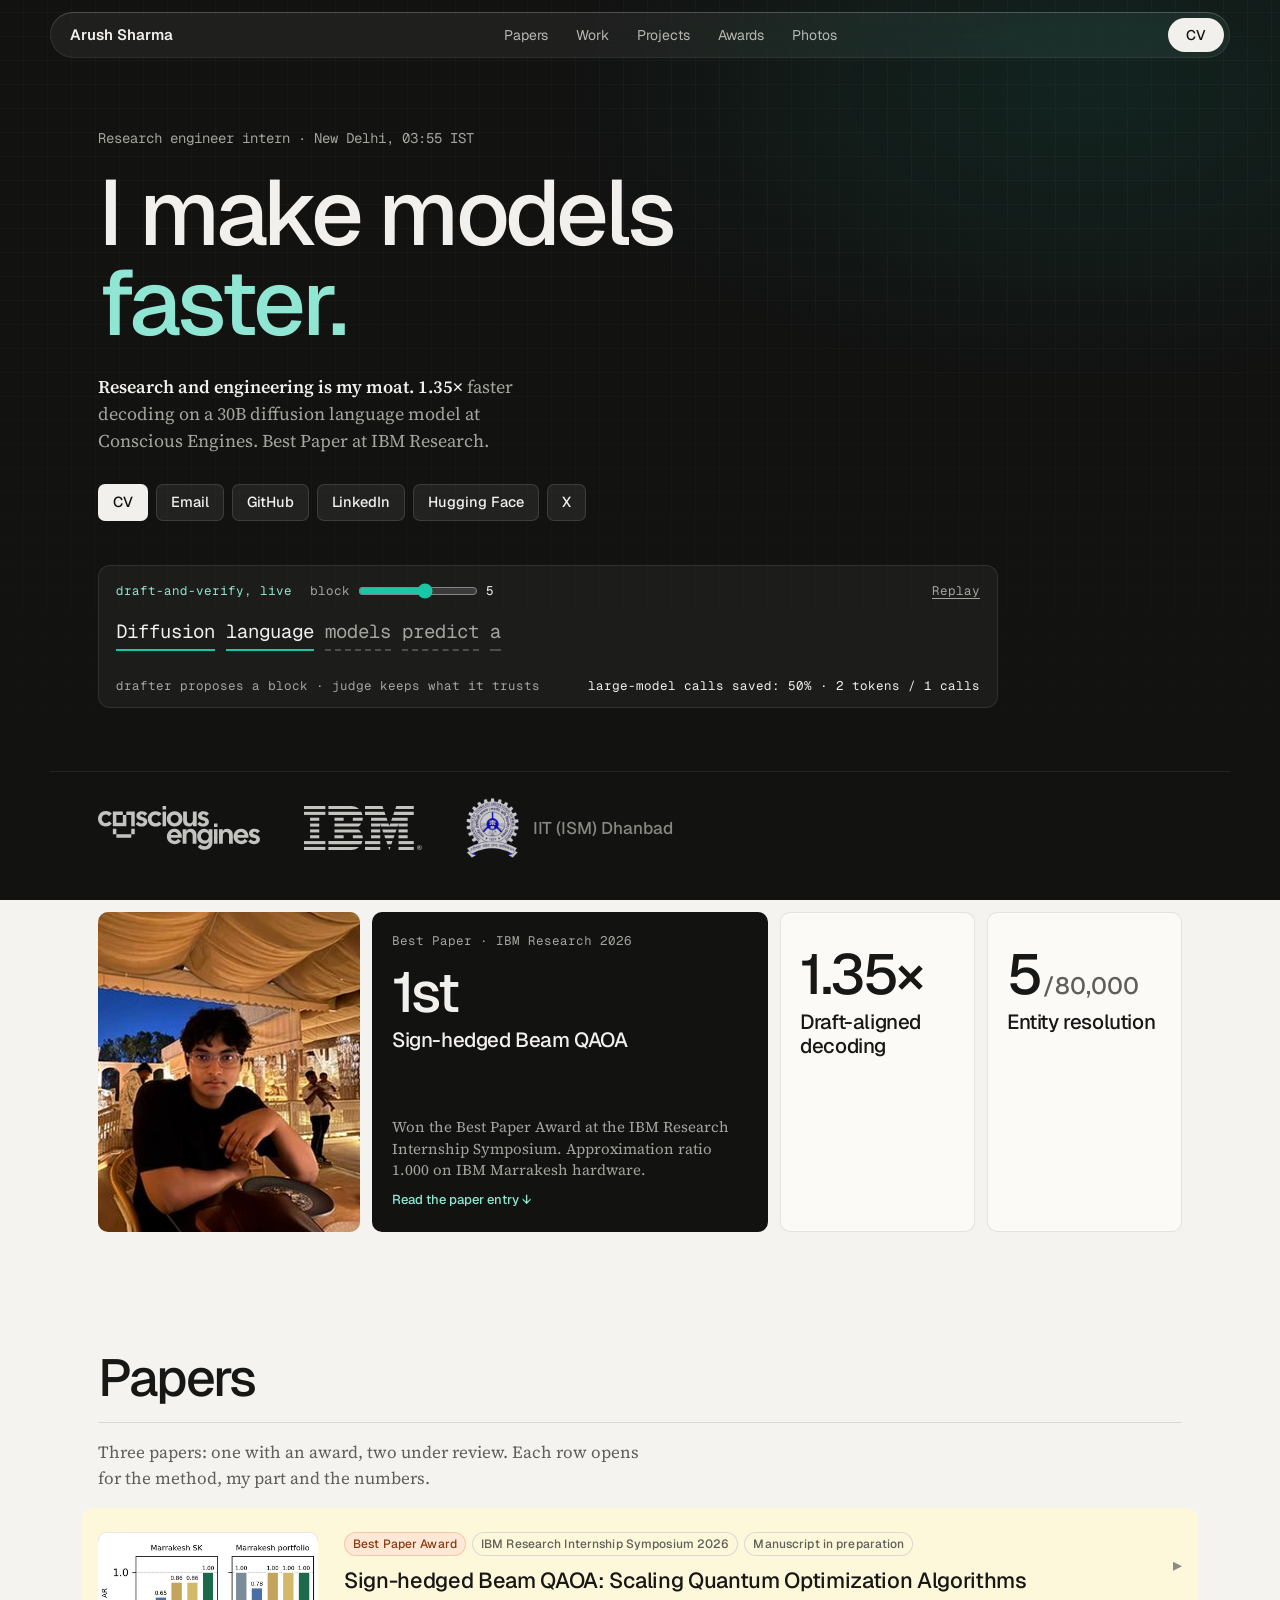
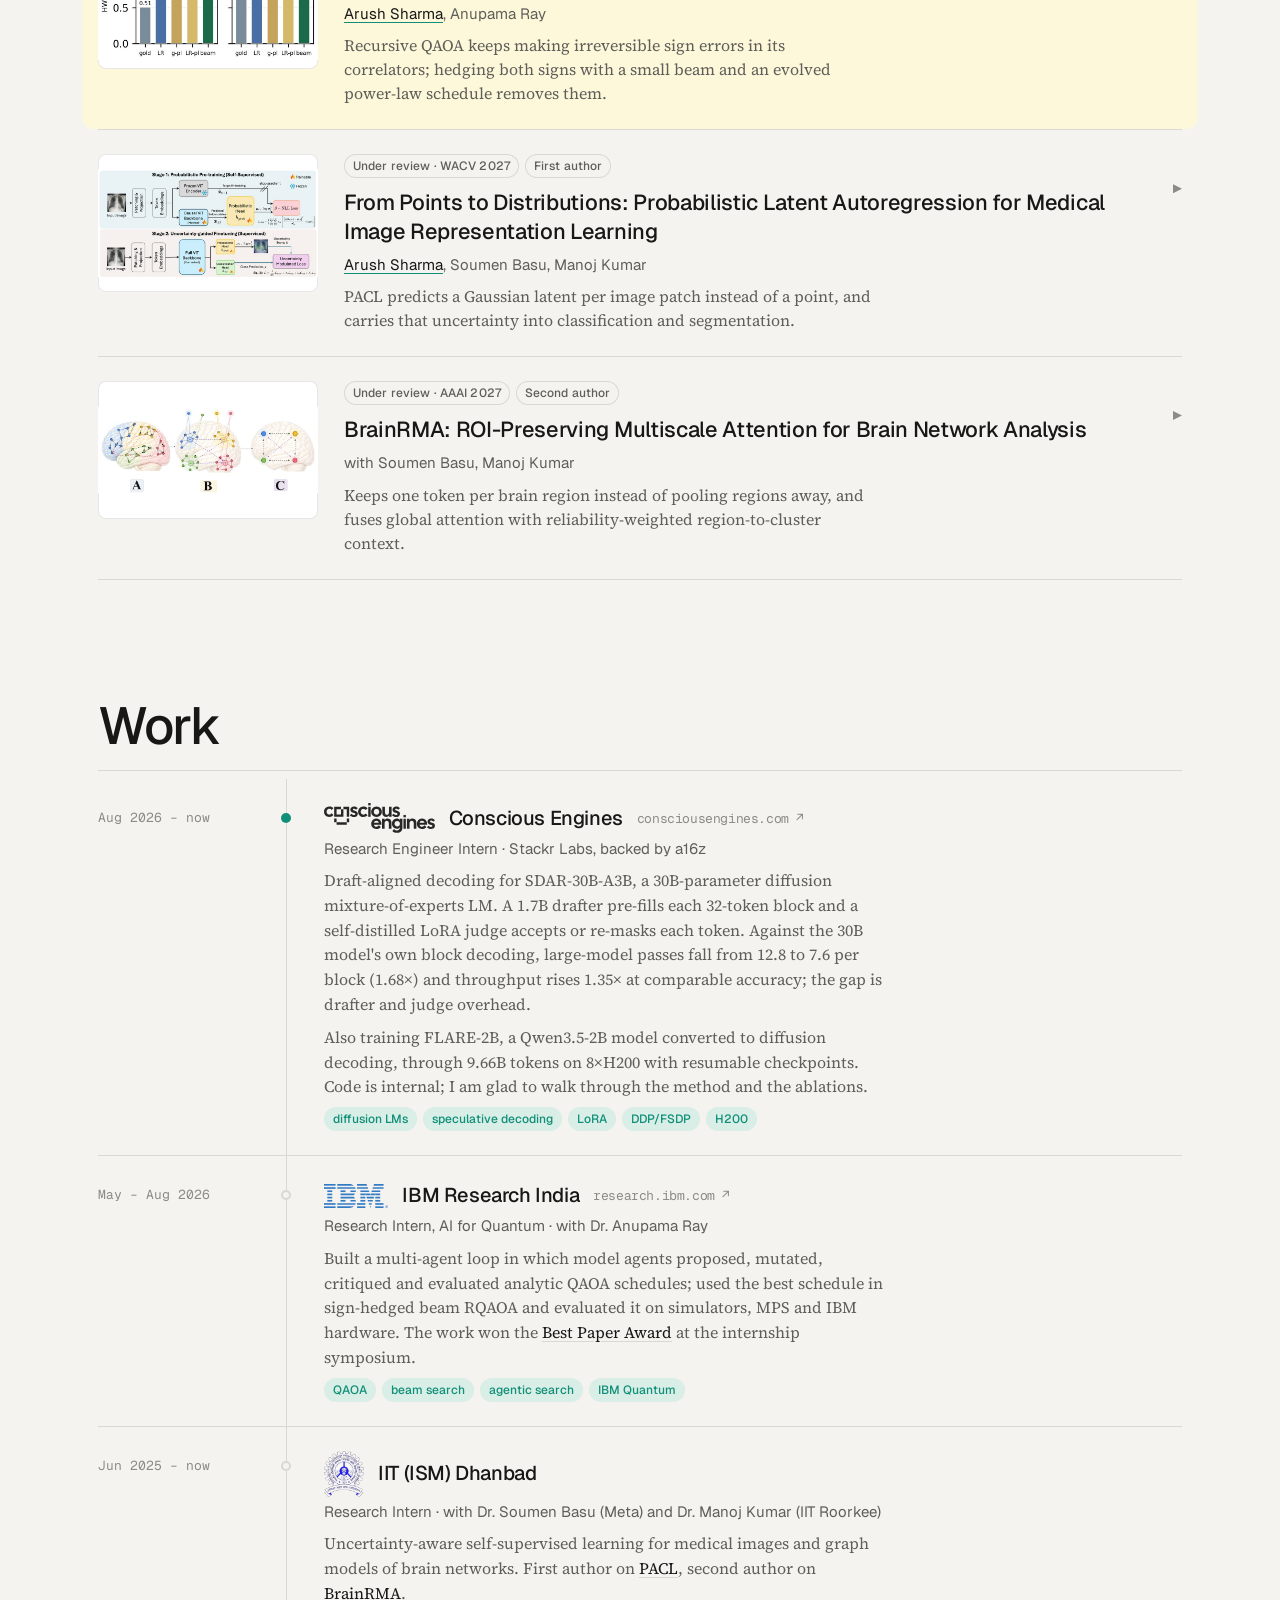
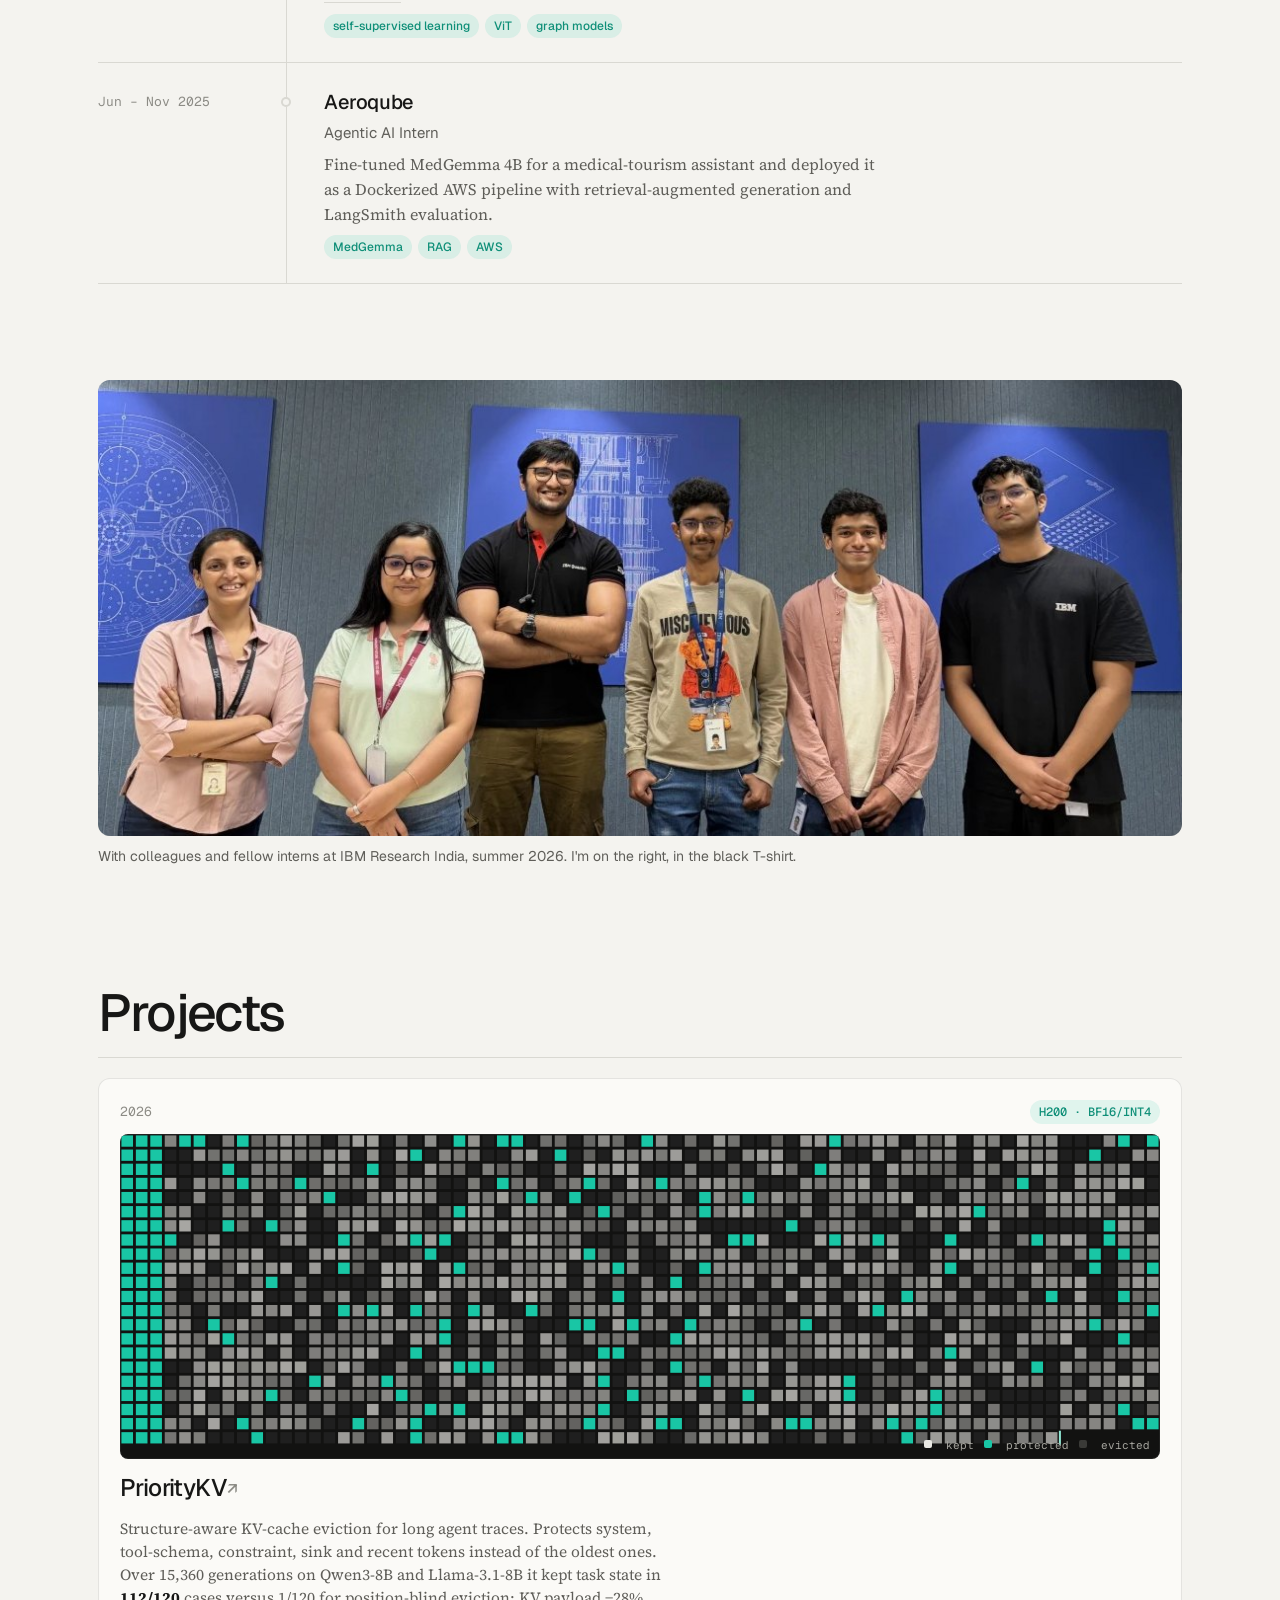
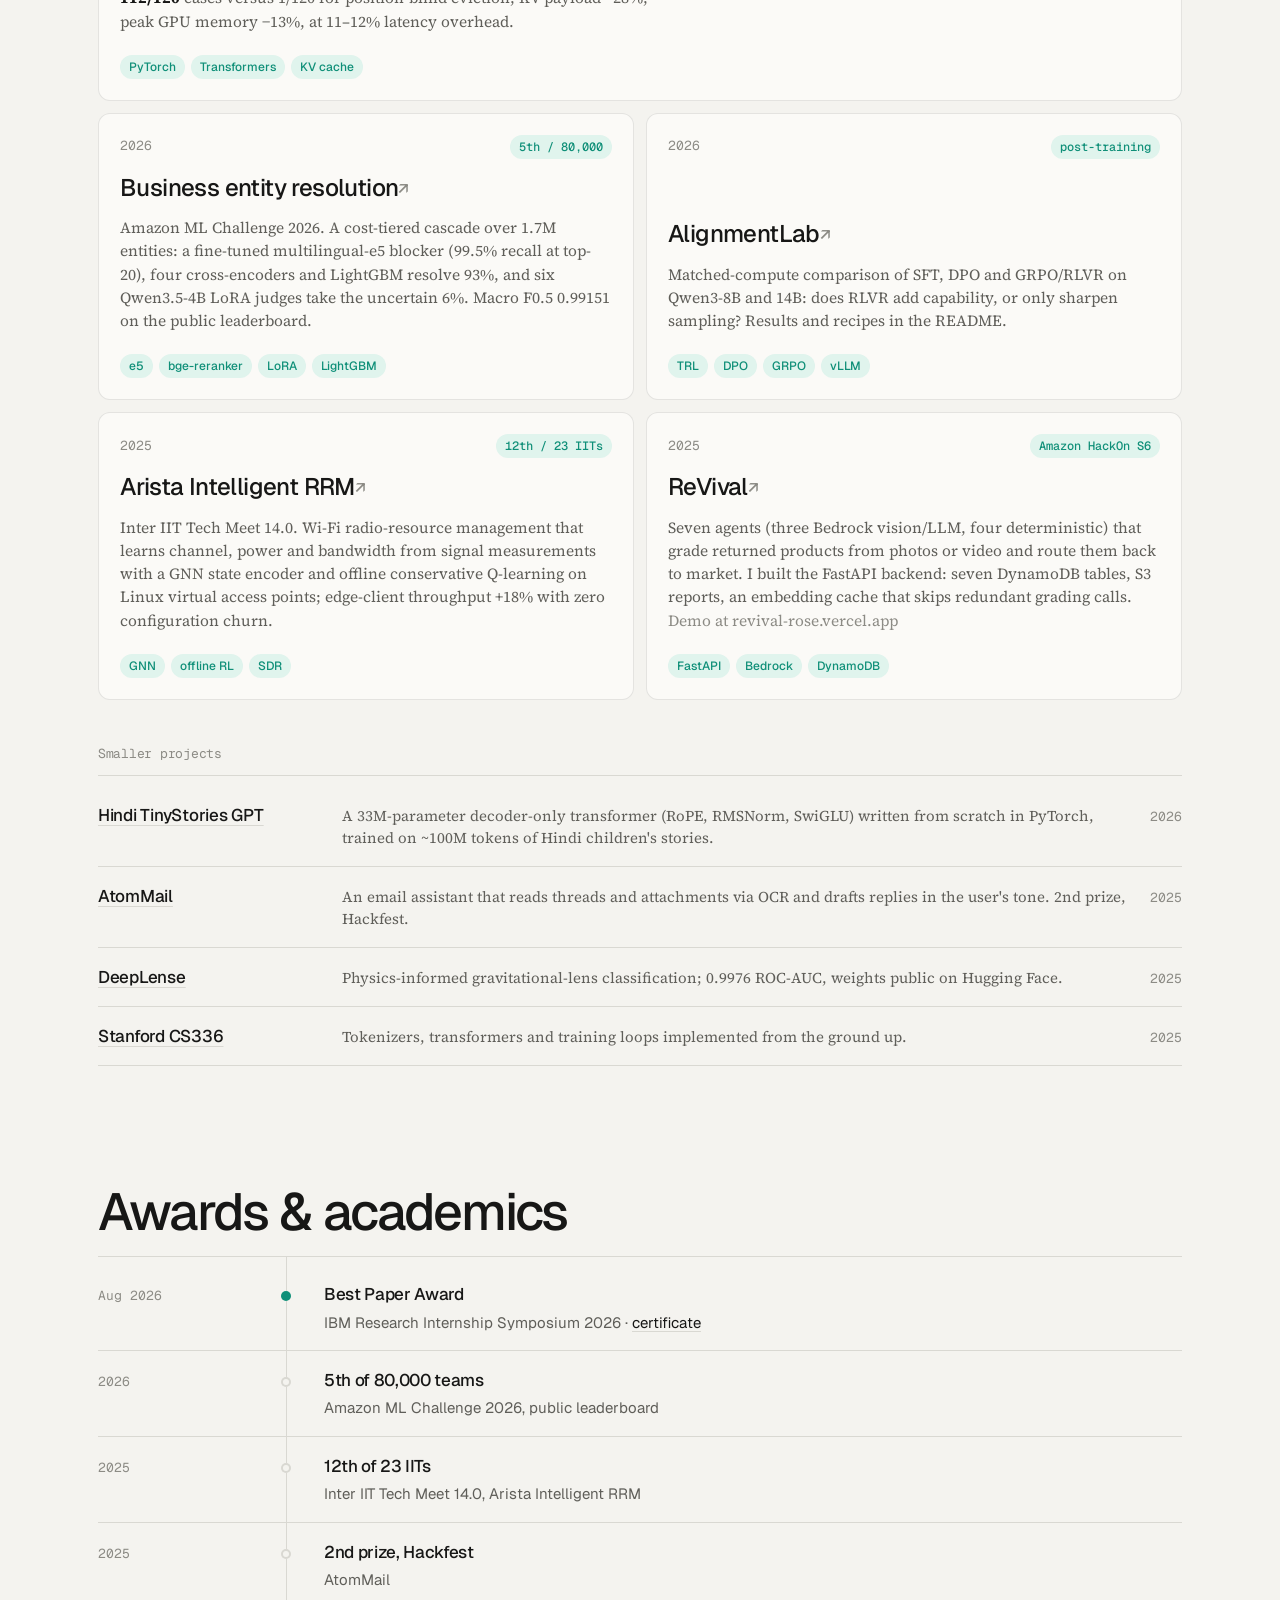
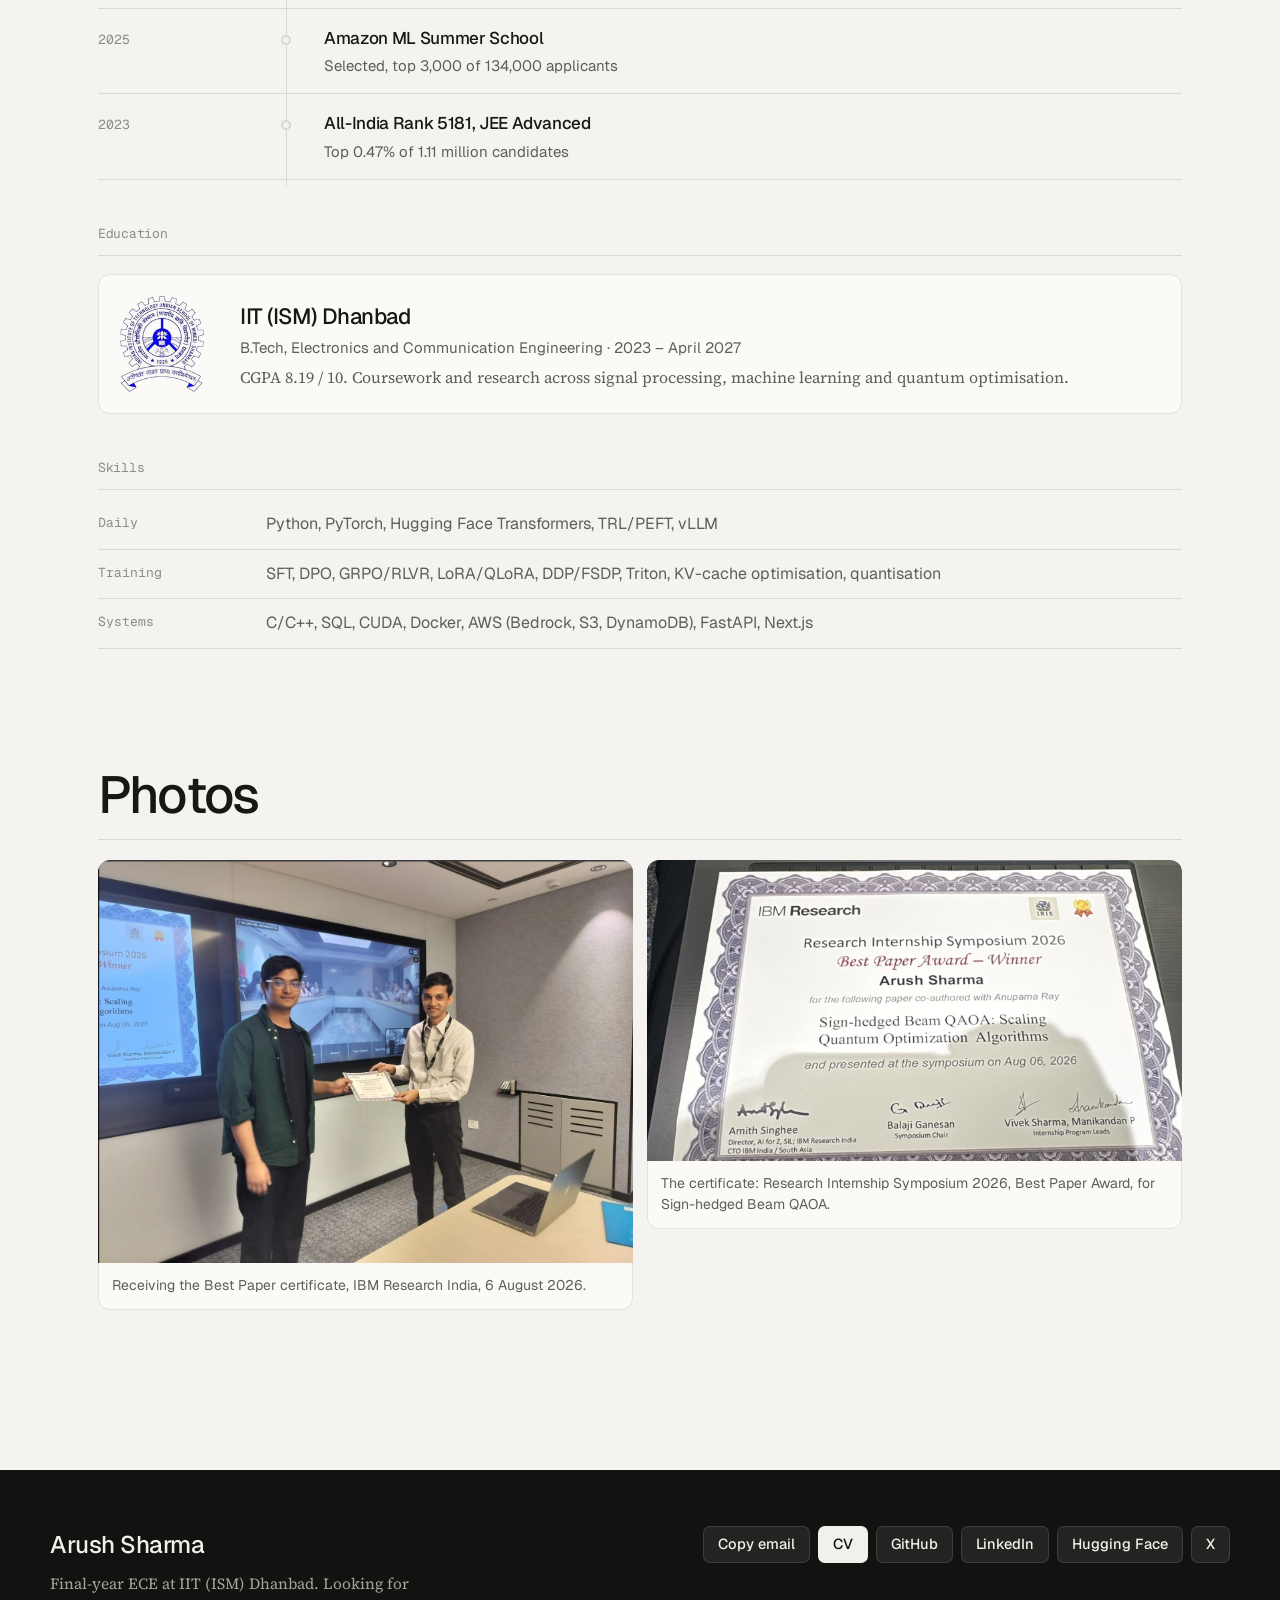
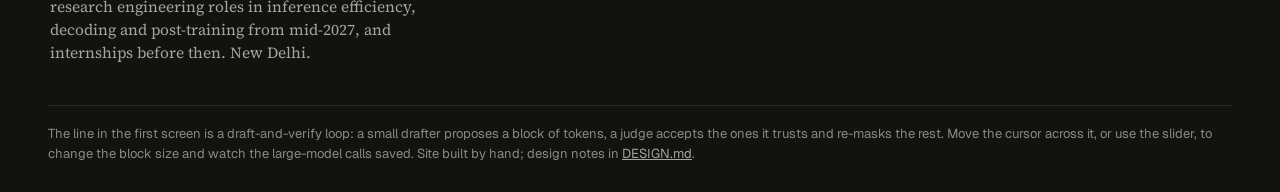
==== commit 7d75f61d: "Show photos uncropped; larger colour logos beside organisation names in Work" ====
--- a/index.html
+++ b/index.html
@@ -25,7 +25,7 @@
   <link rel="preconnect" href="https://fonts.googleapis.com">
   <link rel="preconnect" href="https://fonts.gstatic.com" crossorigin>
   <link href="https://fonts.googleapis.com/css2?family=Geist:wght@400;500;600&family=Geist+Mono:wght@400;500&family=Source+Serif+4:ital,opsz,wght@0,8..60,400;0,8..60,600;1,8..60,400&display=swap" rel="stylesheet">
-  <link rel="stylesheet" href="style.css?v=8">
+  <link rel="stylesheet" href="style.css?v=9">
   <script type="application/ld+json">
   {
     "@context": "https://schema.org",
@@ -222,9 +222,9 @@
     <ol class="tl">
       <li class="row">
         <span class="when">Aug 2026 – now</span>
-        <span class="spine"><img src="assets/logos/conscious-engines-dark.svg" alt="" width="708" height="192"></span>
+        <span class="spine"><i class="dot on" aria-hidden="true"></i></span>
         <div class="body">
-          <h3>Conscious Engines <a class="org" href="https://consciousengines.com" target="_blank" rel="noopener">consciousengines.com ↗</a></h3>
+          <h3><img class="org-logo" src="assets/logos/conscious-engines-dark.svg" alt="" width="708" height="192">Conscious Engines <a class="org" href="https://consciousengines.com" target="_blank" rel="noopener">consciousengines.com ↗</a></h3>
           <p class="role">Research Engineer Intern · Stackr Labs, backed by a16z</p>
           <p>Draft-aligned decoding for SDAR-30B-A3B, a 30B-parameter diffusion mixture-of-experts LM. A 1.7B drafter pre-fills each 32-token block and a self-distilled LoRA judge accepts or re-masks each token. Against the 30B model's own block decoding, large-model passes fall from 12.8 to 7.6 per block (1.68×) and throughput rises 1.35× at comparable accuracy; the gap is drafter and judge overhead.</p>
           <p>Also training FLARE-2B, a Qwen3.5-2B model converted to diffusion decoding, through 9.66B tokens on 8×H200 with resumable checkpoints. Code is internal; I am glad to walk through the method and the ablations.</p>
@@ -233,9 +233,9 @@
       </li>
       <li class="row">
         <span class="when">May – Aug 2026</span>
-        <span class="spine"><img src="assets/logos/ibm-dark.svg" alt="" width="1075" height="401"></span>
+        <span class="spine"><i class="dot" aria-hidden="true"></i></span>
         <div class="body">
-          <h3>IBM Research India <a class="org" href="https://research.ibm.com/labs/india" target="_blank" rel="noopener">research.ibm.com ↗</a></h3>
+          <h3><img class="org-logo ibm" src="assets/logos/ibm.svg" alt="" width="1075" height="401">IBM Research India <a class="org" href="https://research.ibm.com/labs/india" target="_blank" rel="noopener">research.ibm.com ↗</a></h3>
           <p class="role">Research Intern, AI for Quantum · with Dr. Anupama Ray</p>
           <p>Built a multi-agent loop in which model agents proposed, mutated, critiqued and evaluated analytic QAOA schedules; used the best schedule in sign-hedged beam RQAOA and evaluated it on simulators, MPS and IBM hardware. The work won the <a href="#paper-qaoa">Best Paper Award</a> at the internship symposium.</p>
           <p class="pills"><span>QAOA</span><span>beam search</span><span>agentic search</span><span>IBM Quantum</span></p>
@@ -243,9 +243,9 @@
       </li>
       <li class="row">
         <span class="when">Jun 2025 – now</span>
-        <span class="spine"><img class="crest" src="assets/logos/iit-ism.png" alt="" width="140" height="160"></span>
+        <span class="spine"><i class="dot" aria-hidden="true"></i></span>
         <div class="body">
-          <h3>IIT (ISM) Dhanbad</h3>
+          <h3><img class="org-logo crest" src="assets/logos/iit-ism.png" alt="" width="140" height="160">IIT (ISM) Dhanbad</h3>
           <p class="role">Research Intern · with Dr. Soumen Basu (Meta) and Dr. Manoj Kumar (IIT Roorkee)</p>
           <p>Uncertainty-aware self-supervised learning for medical images and graph models of brain networks. First author on <a href="#paper-pacl">PACL</a>, second author on <a href="#paper-brainrma">BrainRMA</a>.</p>
           <p class="pills"><span>self-supervised learning</span><span>ViT</span><span>graph models</span></p>
@@ -351,7 +351,7 @@
     <h2>Photos</h2>
     <div class="gallery">
       <figure class="shot" data-lens>
-        <img src="assets/ibm-best-paper.jpg" alt="Receiving the Best Paper certificate at the IBM Research Internship Symposium" width="900" height="672" loading="lazy">
+        <img src="assets/ibm-best-paper.jpg" alt="Receiving the Best Paper certificate at the IBM Research Internship Symposium" width="1400" height="1055" loading="lazy">
         <figcaption>Receiving the Best Paper certificate, IBM Research India, 6 August 2026.</figcaption>
       </figure>
       <figure class="shot" data-lens>
@@ -381,6 +381,6 @@
   <p class="note">The line in the first screen is a draft-and-verify loop: a small drafter proposes a block of tokens, a judge accepts the ones it trusts and re-masks the rest. Move the cursor across it, or use the slider, to change the block size and watch the large-model calls saved. Site built by hand; design notes in <a href="DESIGN.md">DESIGN.md</a>.</p>
 </footer>
 
-<script src="main.js?v=8" defer></script>
+<script src="main.js?v=9" defer></script>
 </body>
 </html>
--- a/style.css
+++ b/style.css
@@ -170,7 +170,7 @@
 
 /* timeline */
 .tl{list-style:none;margin:8px 0 0;padding:0}
-.tl .row{position:relative;isolation:isolate;display:grid;grid-template-columns:150px 56px minmax(0,1fr);gap:0 18px;padding:24px 0;border-bottom:1px solid var(--line);transition:opacity .25s var(--ease)}
+.tl .row{position:relative;isolation:isolate;display:grid;grid-template-columns:150px 40px minmax(0,1fr);gap:0 18px;padding:24px 0;border-bottom:1px solid var(--line);transition:opacity .25s var(--ease)}
 .tl .row::before{content:"";position:absolute;z-index:-1;inset:0 -16px;border-radius:12px;background:var(--tile);opacity:0;transition:opacity .3s var(--ease)}
 .tl .row::after{content:"";position:absolute;left:0;right:0;bottom:-1px;height:1px;background:var(--accent-deep);transform:scaleX(0);transform-origin:left;transition:transform .5s var(--ease)}
 .tl .when{padding-top:5px}
@@ -182,7 +182,11 @@
 .dot{position:relative;z-index:1;display:block;width:10px;height:10px;margin-top:8px;border-radius:50%;background:var(--paper);box-shadow:inset 0 0 0 2px var(--line);transition:box-shadow .25s}
 .dot.on{box-shadow:inset 0 0 0 5px var(--accent-deep)}
 .tl .row:hover .dot{box-shadow:inset 0 0 0 5px var(--accent-deep)}
-.tl h3{font-size:20px;letter-spacing:-.02em;display:flex;flex-wrap:wrap;align-items:baseline;gap:4px 12px}
+.tl h3{font-size:20px;letter-spacing:-.02em;display:flex;flex-wrap:wrap;align-items:center;gap:6px 14px}
+.org-logo{height:30px;width:auto;opacity:.9;transition:opacity .25s}
+.org-logo.ibm{height:24px}
+.org-logo.crest{height:46px}
+.tl .row:hover .org-logo{opacity:1}
 .org{font:400 13px/1 var(--mono);color:var(--faint);text-decoration:none;transition:color .2s}
 .org:hover{color:var(--accent-deep)}
 .tl .body p{margin-top:8px;font:400 16px/1.55 var(--serif);color:var(--muted);max-width:70ch}
@@ -244,9 +248,9 @@
 .skills dd{margin:0;color:var(--muted)}
 
 /* gallery */
-.gallery{display:grid;grid-template-columns:repeat(2,minmax(0,1fr));gap:14px;margin-top:20px}
+.gallery{display:grid;grid-template-columns:repeat(2,minmax(0,1fr));gap:14px;margin-top:20px;align-items:start}
 .shot{margin:0;border-radius:12px;overflow:hidden;background:var(--tile);box-shadow:inset 0 0 0 1px var(--hair)}
-.shot img{width:100%;aspect-ratio:3/2;object-fit:cover;transition:scale .8s var(--ease)}
+.shot img{width:100%;height:auto;transition:scale .8s var(--ease)}
 .shot:hover img{scale:1.03}
 .shot figcaption{padding:12px 14px 14px;font:400 14px/1.5 var(--sans);color:var(--muted)}
 
@@ -279,7 +283,7 @@
   .hl{flex:1 1 calc(33% - 12px);min-height:260px}
   .paper-head{grid-template-columns:160px minmax(0,1fr) 16px}
   .more-grid{padding-left:0;grid-template-columns:1fr}
-  .tl .row{grid-template-columns:110px 44px minmax(0,1fr)}
+  .tl .row{grid-template-columns:110px 36px minmax(0,1fr)}
   .rows .row{grid-template-columns:minmax(0,1fr) auto;row-gap:4px}
   .rows .row p{grid-column:1/-1}
 }
@@ -305,6 +309,7 @@
   .card{min-height:0}
   .tl .row{grid-template-columns:minmax(0,1fr);gap:4px}
   .tl .spine{display:none}
+  .org-logo{height:24px}.org-logo.ibm{height:20px}.org-logo.crest{height:38px}
   .tl .when{padding-top:0}
   .edu{grid-template-columns:72px 1fr;gap:16px;padding:16px}
   .edu-crest{height:72px}
